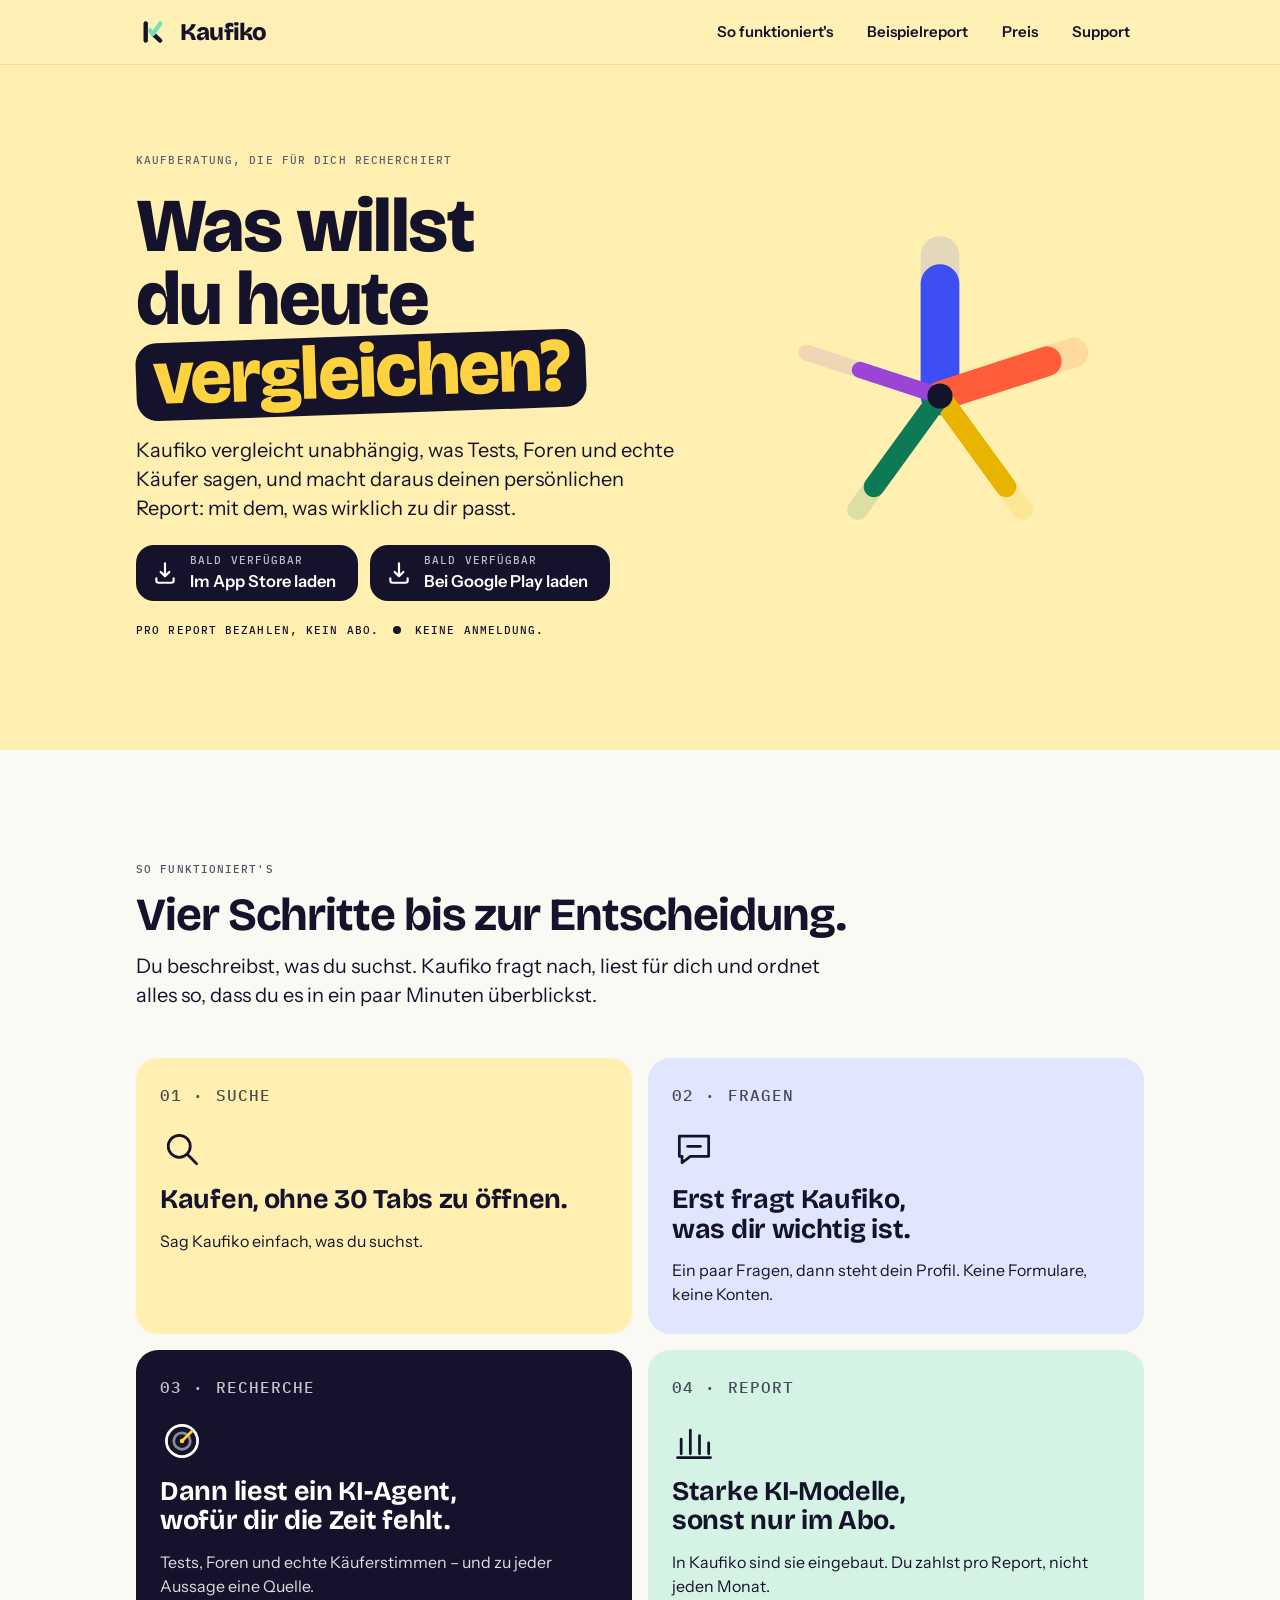
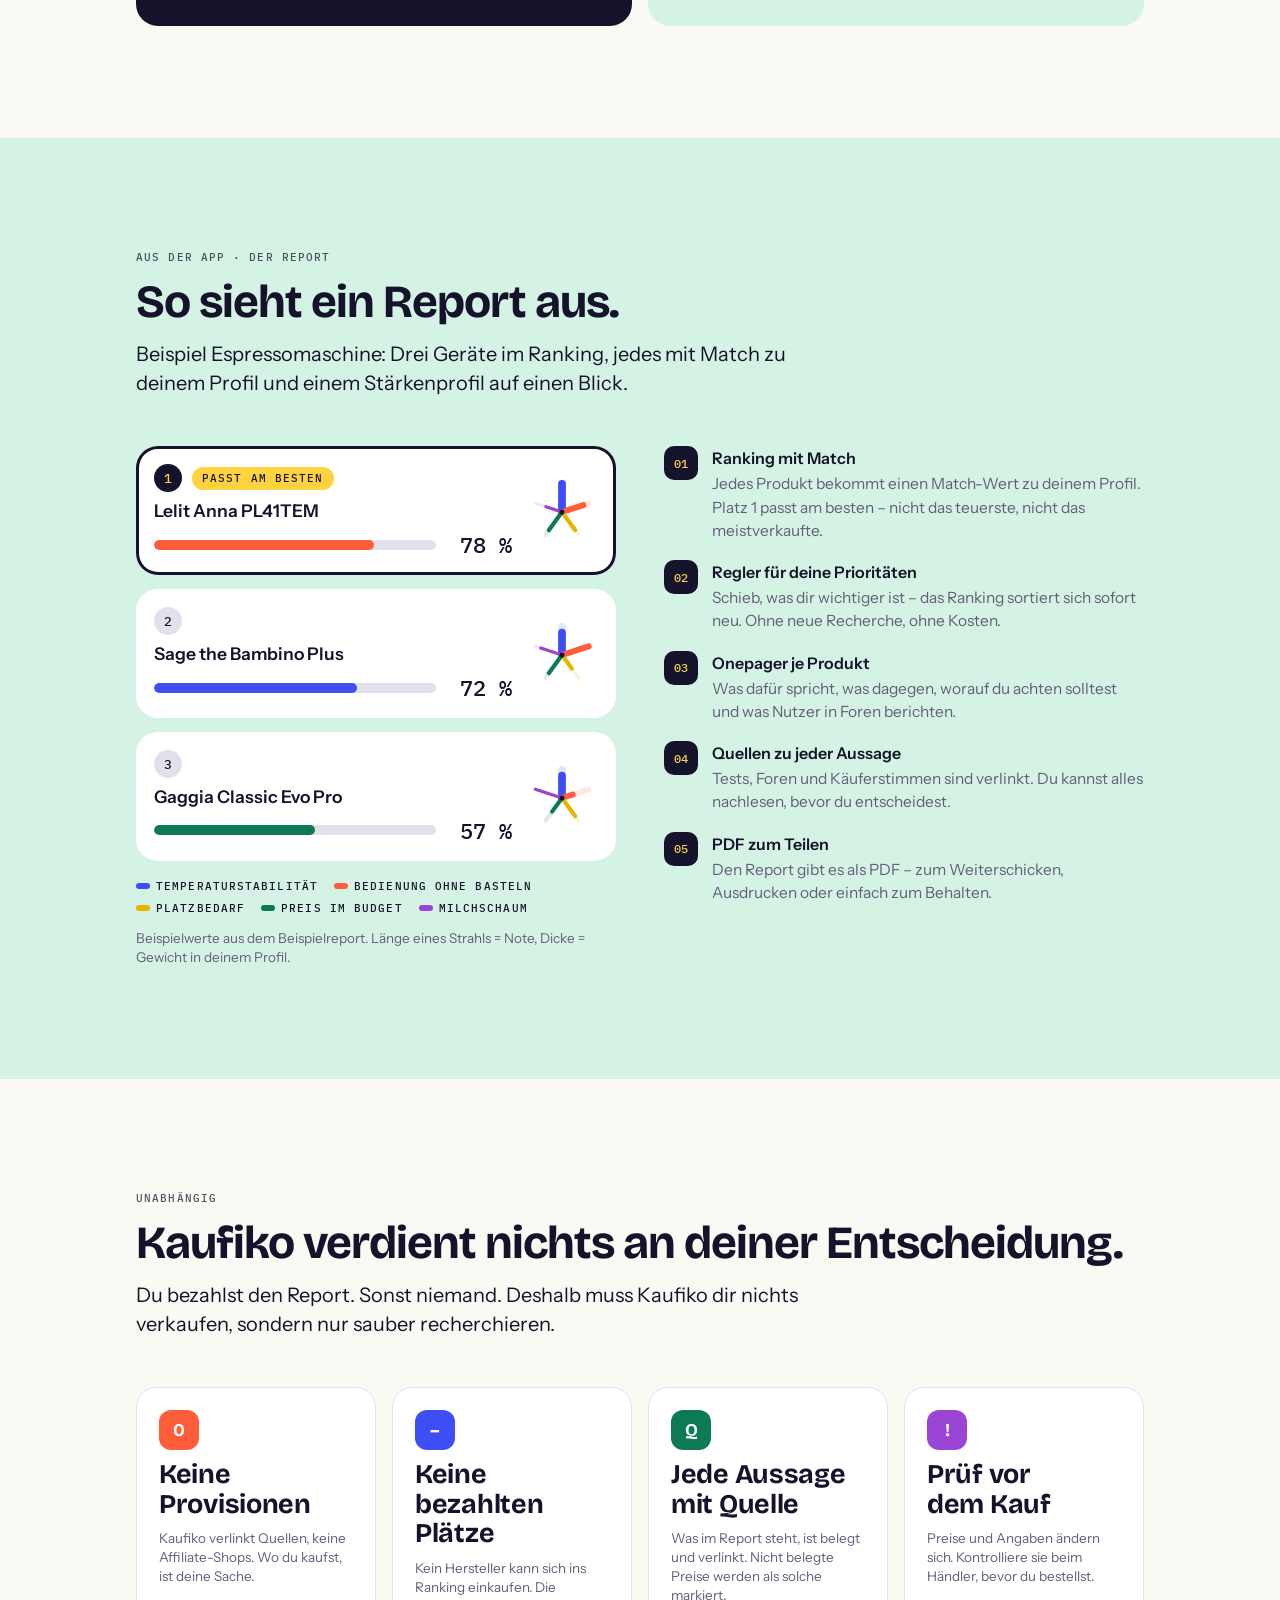
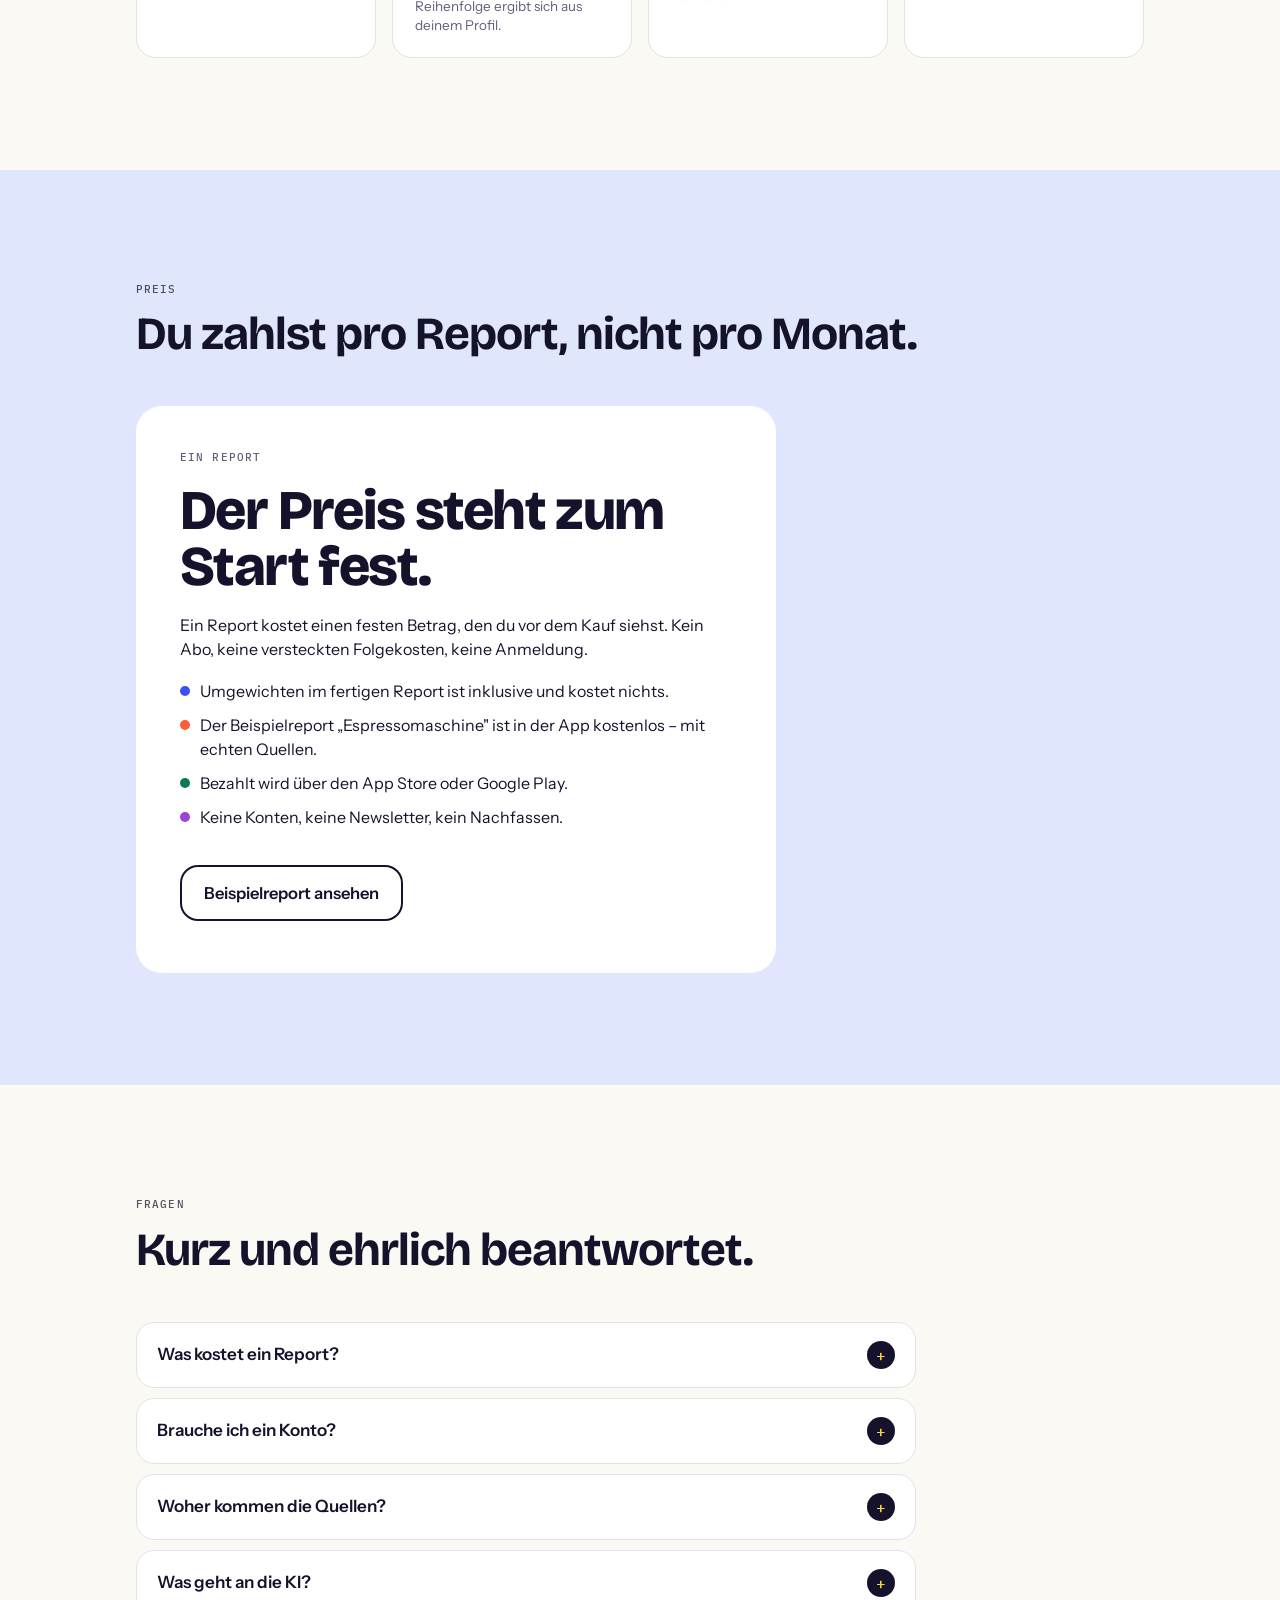
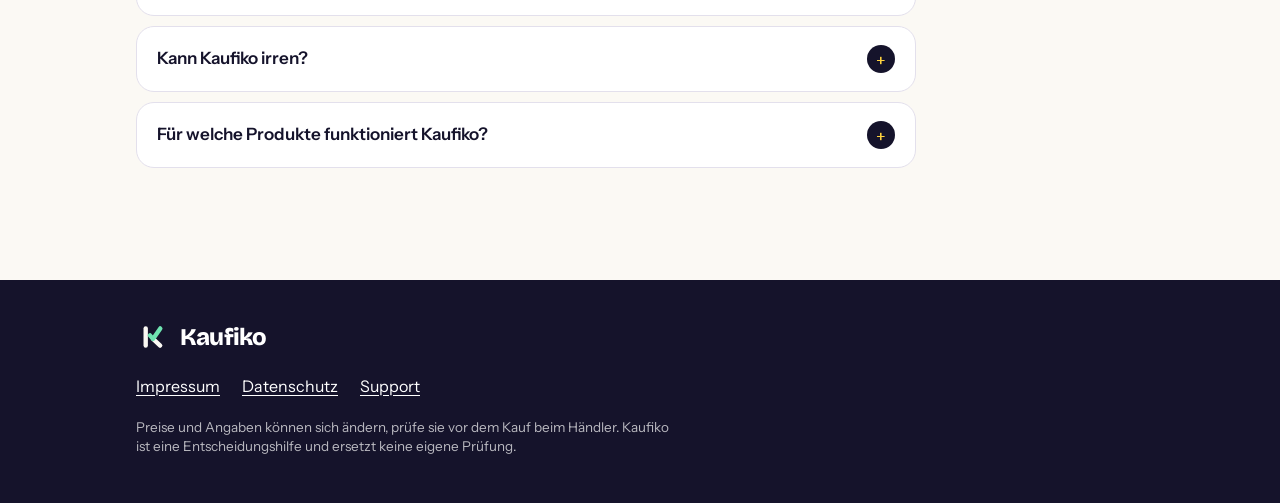
==== index.html @ 5eed5fea "Kaufiko-Website" ====
<!DOCTYPE html>
<html lang="de">
<head>
<meta charset="utf-8">
<meta name="viewport" content="width=device-width, initial-scale=1">
<title>Kaufiko – Dein KI-Kaufberater: Tests, Foren und Käuferstimmen in einem Report</title>
<meta name="description" content="Kaufiko vergleicht unabhängig, was Tests, Foren und echte Käufer sagen, und macht daraus deinen persönlichen Report mit Ranking, Quellen und PDF. Pro Report bezahlen, kein Abo, keine Anmeldung.">
<meta property="og:type" content="website">
<meta property="og:title" content="Kaufiko – Dein KI-Kaufberater">
<meta property="og:description" content="Nenn ein Produkt, beantworte ein paar Fragen, bekomm deinen persönlichen Report mit Ranking, Quellen und PDF. Pro Report bezahlen, kein Abo.">
<meta property="og:locale" content="de_DE">
<meta property="og:site_name" content="Kaufiko">
<meta name="theme-color" content="#FFEFB0">
<link rel="stylesheet" href="styles.css">
</head>
<body>

<header class="nav" data-open="false">
  <div class="wrap">
    <a class="brand" href="index.html" aria-label="Kaufiko Startseite">
      <svg viewBox="0 0 1024 1024" aria-hidden="true" fill="none" stroke-width="132" stroke-linecap="round" stroke-linejoin="round"><path d="M292 254V770" stroke="#15132B"/><path d="M512 570L728 770" stroke="#15132B"/><path d="M420 462L512 570L732 254" stroke="#6FE3B1"/></svg>
      <span>Kaufiko</span>
    </a>
    <nav aria-label="Hauptnavigation">
      <ul class="nav-links">
        <li><a href="#so-funktionierts">So funktioniert's</a></li>
        <li><a href="#beispielreport">Beispielreport</a></li>
        <li><a href="#preis">Preis</a></li>
        <li><a href="support.html">Support</a></li>
      </ul>
    </nav>
    <button class="nav-toggle" type="button" aria-expanded="false" aria-controls="nav-menu" aria-label="Menü öffnen">
      <svg viewBox="0 0 24 24" fill="none" stroke="currentColor" stroke-width="2.4" stroke-linecap="round" aria-hidden="true"><path d="M4 7h16M4 12h16M4 17h16"/></svg>
    </button>
  </div>
  <div class="nav-menu wrap" id="nav-menu">
    <ul>
      <li><a href="#so-funktionierts">So funktioniert's</a></li>
      <li><a href="#beispielreport">Beispielreport</a></li>
      <li><a href="#preis">Preis</a></li>
      <li><a href="support.html">Support</a></li>
    </ul>
  </div>
</header>

<main>

  <!-- Hero -->
  <section class="stage stage-search hero" aria-labelledby="hero-title">
    <div class="wrap">
      <div class="hero-copy">
        <p class="kicker">Kaufberatung, die für dich recherchiert</p>
        <h1 id="hero-title">Was willst du heute <span class="pill-word">vergleichen?</span></h1>
        <p class="lead">Kaufiko vergleicht unabhängig, was Tests, Foren und echte Käufer sagen, und macht daraus deinen persönlichen Report: mit dem, was wirklich zu dir passt.</p>
        <div class="store-row">
          <a class="store" href="#" aria-label="Im App Store laden, bald verfügbar">
            <svg viewBox="0 0 24 24" fill="none" stroke="currentColor" stroke-width="2" stroke-linecap="round" stroke-linejoin="round" aria-hidden="true"><path d="M12 3v12m0 0 4-4m-4 4-4-4"/><path d="M4 17v2a2 2 0 0 0 2 2h12a2 2 0 0 0 2-2v-2"/></svg>
            <span class="store-sub">Bald verfügbar</span>
            <span class="store-main">Im App Store laden</span>
          </a>
          <a class="store" href="#" aria-label="Bei Google Play laden, bald verfügbar">
            <svg viewBox="0 0 24 24" fill="none" stroke="currentColor" stroke-width="2" stroke-linecap="round" stroke-linejoin="round" aria-hidden="true"><path d="M12 3v12m0 0 4-4m-4 4-4-4"/><path d="M4 17v2a2 2 0 0 0 2 2h12a2 2 0 0 0 2-2v-2"/></svg>
            <span class="store-sub">Bald verfügbar</span>
            <span class="store-main">Bei Google Play laden</span>
          </a>
        </div>
        <p class="hero-note"><span class="label" style="color:var(--ink)">Pro Report bezahlen, kein Abo.</span><span class="dot" aria-hidden="true"></span><span class="label" style="color:var(--ink)">Keine Anmeldung.</span></p>
      </div>
      <div class="hero-art">
        <svg class="sig sig-hero" viewBox="0 0 200 200" role="img" aria-label="Stärkenprofil: fünf Kriterien, Länge zeigt die Note, Dicke das Gewicht"><title>Stärkenprofil: fünf Kriterien, Länge zeigt die Note, Dicke das Gewicht</title><line x1="100" y1="100" x2="100.0" y2="22.0" stroke="#3D4EF5" stroke-opacity=".14" stroke-width="21.5" stroke-linecap="round"/><line x1="100" y1="100" x2="174.2" y2="75.9" stroke="#FF5C39" stroke-opacity=".14" stroke-width="16.5" stroke-linecap="round"/><line x1="100" y1="100" x2="145.8" y2="163.1" stroke="#E8B400" stroke-opacity=".14" stroke-width="11.5" stroke-linecap="round"/><line x1="100" y1="100" x2="54.2" y2="163.1" stroke="#0B7A55" stroke-opacity=".14" stroke-width="11.5" stroke-linecap="round"/><line x1="100" y1="100" x2="25.8" y2="75.9" stroke="#9A45D6" stroke-opacity=".14" stroke-width="9.0" stroke-linecap="round"/><line class="ray" x1="100" y1="100" x2="100.0" y2="37.6" stroke="#3D4EF5" stroke-width="21.5" stroke-linecap="round"/><line class="ray" x1="100" y1="100" x2="159.3" y2="80.7" stroke="#FF5C39" stroke-width="16.5" stroke-linecap="round"/><line class="ray" x1="100" y1="100" x2="136.7" y2="150.5" stroke="#E8B400" stroke-width="11.5" stroke-linecap="round"/><line class="ray" x1="100" y1="100" x2="63.3" y2="150.5" stroke="#0B7A55" stroke-width="11.5" stroke-linecap="round"/><line class="ray" x1="100" y1="100" x2="55.5" y2="85.5" stroke="#9A45D6" stroke-width="9.0" stroke-linecap="round"/><circle cx="100" cy="100" r="7" fill="currentColor"/></svg>
      </div>
    </div>
  </section>

  <!-- So funktioniert's -->
  <section class="stage stage-paper" id="so-funktionierts" aria-labelledby="how-title">
    <div class="wrap">
      <div class="section-head reveal">
        <p class="kicker">So funktioniert's</p>
        <h2 id="how-title">Vier Schritte bis zur Entscheidung.</h2>
        <p class="lead">Du beschreibst, was du suchst. Kaufiko fragt nach, liest für dich und ordnet alles so, dass du es in ein paar Minuten überblickst.</p>
      </div>
      <div class="steps">
        <article class="step step-1 reveal">
          <p class="kicker">01 · Suche</p>
          <svg class="step-icon" viewBox="0 0 48 48" fill="none" stroke="currentColor" stroke-width="3" stroke-linecap="round" aria-hidden="true"><circle cx="21" cy="21" r="12"/><path d="M30 30l10 10"/></svg>
          <h3>Kaufen, ohne 30 Tabs zu öffnen.</h3>
          <p>Sag Kaufiko einfach, was du suchst.</p>
        </article>
        <article class="step step-2 reveal">
          <p class="kicker">02 · Fragen</p>
          <svg class="step-icon" viewBox="0 0 48 48" fill="none" stroke="currentColor" stroke-width="3" stroke-linecap="round" stroke-linejoin="round" aria-hidden="true"><path d="M8 10h32v22H20l-9 7v-7H8z"/><path d="M17 21h14"/></svg>
          <h3>Erst fragt Kaufiko, was dir wichtig ist.</h3>
          <p>Ein paar Fragen, dann steht dein Profil. Keine Formulare, keine Konten.</p>
        </article>
        <article class="step step-3 reveal dark">
          <p class="kicker">03 · Recherche</p>
          <svg class="step-icon" viewBox="0 0 48 48" fill="none" stroke="currentColor" stroke-width="3" stroke-linecap="round" aria-hidden="true"><circle cx="24" cy="24" r="17"/><circle cx="24" cy="24" r="9" opacity=".5"/><path d="M24 24l11-11" stroke="#FFD23F"/><circle cx="24" cy="24" r="2.5" fill="#FFD23F" stroke="none"/></svg>
          <h3>Dann liest ein KI-Agent, wofür dir die Zeit fehlt.</h3>
          <p>Tests, Foren und echte Käuferstimmen – und zu jeder Aussage eine Quelle.</p>
        </article>
        <article class="step step-4 reveal">
          <p class="kicker">04 · Report</p>
          <svg class="step-icon" viewBox="0 0 48 48" fill="none" stroke="currentColor" stroke-width="3" stroke-linecap="round" aria-hidden="true"><path d="M10 38V22M20 38V12M30 38V18M40 38V26"/><path d="M6 42h36"/></svg>
          <h3>Starke KI-Modelle, sonst nur im Abo.</h3>
          <p>In Kaufiko sind sie eingebaut. Du zahlst pro Report, nicht jeden Monat.</p>
        </article>
      </div>
    </div>
  </section>

  <!-- Der Report / Aus der App -->
  <section class="stage stage-report" id="beispielreport" aria-labelledby="report-title">
    <div class="wrap">
      <div class="section-head reveal">
        <p class="kicker">Aus der App · Der Report</p>
        <h2 id="report-title">So sieht ein Report aus.</h2>
        <p class="lead">Beispiel Espressomaschine: Drei Geräte im Ranking, jedes mit Match zu deinem Profil und einem Stärkenprofil auf einen Blick.</p>
      </div>
      <div class="report-grid">
        <div class="pcards" aria-label="Beispiel-Ranking Espressomaschine">
          <article class="pcard first reveal" style="--c:#FF5C39;--w:78%">
            <div class="toprow"><span class="rank">1</span><span class="label best">Passt am besten</span></div>
            <p class="name">Lelit Anna PL41TEM</p>
            <div class="matchrow"><div class="bar"><i></i></div><span class="match">78 %</span></div>
            <svg class="sig" viewBox="0 0 200 200" role="img" aria-label="Stärkenprofil von Lelit Anna PL41TEM"><title>Stärkenprofil von Lelit Anna PL41TEM</title><line x1="100" y1="100" x2="100.0" y2="22.0" stroke="#3D4EF5" stroke-opacity=".14" stroke-width="21.5" stroke-linecap="round"/><line x1="100" y1="100" x2="174.2" y2="75.9" stroke="#FF5C39" stroke-opacity=".14" stroke-width="16.5" stroke-linecap="round"/><line x1="100" y1="100" x2="145.8" y2="163.1" stroke="#E8B400" stroke-opacity=".14" stroke-width="11.5" stroke-linecap="round"/><line x1="100" y1="100" x2="54.2" y2="163.1" stroke="#0B7A55" stroke-opacity=".14" stroke-width="11.5" stroke-linecap="round"/><line x1="100" y1="100" x2="25.8" y2="75.9" stroke="#9A45D6" stroke-opacity=".14" stroke-width="9.0" stroke-linecap="round"/><line class="ray" x1="100" y1="100" x2="100.0" y2="22.0" stroke="#3D4EF5" stroke-width="21.5" stroke-linecap="round"/><line class="ray" x1="100" y1="100" x2="159.3" y2="80.7" stroke="#FF5C39" stroke-width="16.5" stroke-linecap="round"/><line class="ray" x1="100" y1="100" x2="136.7" y2="150.5" stroke="#E8B400" stroke-width="11.5" stroke-linecap="round"/><line class="ray" x1="100" y1="100" x2="63.3" y2="150.5" stroke="#0B7A55" stroke-width="11.5" stroke-linecap="round"/><line class="ray" x1="100" y1="100" x2="55.5" y2="85.5" stroke="#9A45D6" stroke-width="9.0" stroke-linecap="round"/><circle cx="100" cy="100" r="7" fill="currentColor"/></svg>
          </article>
          <article class="pcard reveal" style="--c:#3D4EF5;--w:72%">
            <div class="toprow"><span class="rank">2</span></div>
            <p class="name">Sage the Bambino Plus</p>
            <div class="matchrow"><div class="bar"><i></i></div><span class="match">72 %</span></div>
            <svg class="sig" viewBox="0 0 200 200" role="img" aria-label="Stärkenprofil von Sage the Bambino Plus"><title>Stärkenprofil von Sage the Bambino Plus</title><line x1="100" y1="100" x2="100.0" y2="22.0" stroke="#3D4EF5" stroke-opacity=".14" stroke-width="21.5" stroke-linecap="round"/><line x1="100" y1="100" x2="174.2" y2="75.9" stroke="#FF5C39" stroke-opacity=".14" stroke-width="16.5" stroke-linecap="round"/><line x1="100" y1="100" x2="145.8" y2="163.1" stroke="#E8B400" stroke-opacity=".14" stroke-width="11.5" stroke-linecap="round"/><line x1="100" y1="100" x2="54.2" y2="163.1" stroke="#0B7A55" stroke-opacity=".14" stroke-width="11.5" stroke-linecap="round"/><line x1="100" y1="100" x2="25.8" y2="75.9" stroke="#9A45D6" stroke-opacity=".14" stroke-width="9.0" stroke-linecap="round"/><line class="ray" x1="100" y1="100" x2="100.0" y2="37.6" stroke="#3D4EF5" stroke-width="21.5" stroke-linecap="round"/><line class="ray" x1="100" y1="100" x2="174.2" y2="75.9" stroke="#FF5C39" stroke-width="16.5" stroke-linecap="round"/><line class="ray" x1="100" y1="100" x2="127.5" y2="137.9" stroke="#E8B400" stroke-width="11.5" stroke-linecap="round"/><line class="ray" x1="100" y1="100" x2="63.3" y2="150.5" stroke="#0B7A55" stroke-width="11.5" stroke-linecap="round"/><line class="ray" x1="100" y1="100" x2="40.7" y2="80.7" stroke="#9A45D6" stroke-width="9.0" stroke-linecap="round"/><circle cx="100" cy="100" r="7" fill="currentColor"/></svg>
          </article>
          <article class="pcard reveal" style="--c:#0B7A55;--w:57%">
            <div class="toprow"><span class="rank">3</span></div>
            <p class="name">Gaggia Classic Evo Pro</p>
            <div class="matchrow"><div class="bar"><i></i></div><span class="match">57 %</span></div>
            <svg class="sig" viewBox="0 0 200 200" role="img" aria-label="Stärkenprofil von Gaggia Classic Evo Pro"><title>Stärkenprofil von Gaggia Classic Evo Pro</title><line x1="100" y1="100" x2="100.0" y2="22.0" stroke="#3D4EF5" stroke-opacity=".14" stroke-width="21.5" stroke-linecap="round"/><line x1="100" y1="100" x2="174.2" y2="75.9" stroke="#FF5C39" stroke-opacity=".14" stroke-width="16.5" stroke-linecap="round"/><line x1="100" y1="100" x2="145.8" y2="163.1" stroke="#E8B400" stroke-opacity=".14" stroke-width="11.5" stroke-linecap="round"/><line x1="100" y1="100" x2="54.2" y2="163.1" stroke="#0B7A55" stroke-opacity=".14" stroke-width="11.5" stroke-linecap="round"/><line x1="100" y1="100" x2="25.8" y2="75.9" stroke="#9A45D6" stroke-opacity=".14" stroke-width="9.0" stroke-linecap="round"/><line class="ray" x1="100" y1="100" x2="100.0" y2="37.6" stroke="#3D4EF5" stroke-width="21.5" stroke-linecap="round"/><line class="ray" x1="100" y1="100" x2="129.7" y2="90.4" stroke="#FF5C39" stroke-width="16.5" stroke-linecap="round"/><line class="ray" x1="100" y1="100" x2="136.7" y2="150.5" stroke="#E8B400" stroke-width="11.5" stroke-linecap="round"/><line class="ray" x1="100" y1="100" x2="72.5" y2="137.9" stroke="#0B7A55" stroke-width="11.5" stroke-linecap="round"/><line class="ray" x1="100" y1="100" x2="25.8" y2="75.9" stroke="#9A45D6" stroke-width="9.0" stroke-linecap="round"/><circle cx="100" cy="100" r="7" fill="currentColor"/></svg>
          </article>
          <div class="legend reveal" aria-label="Legende Stärkenprofil">
            <span><i style="--c:#3D4EF5"></i>Temperaturstabilität</span>
            <span><i style="--c:#FF5C39"></i>Bedienung ohne Basteln</span>
            <span><i style="--c:#E8B400"></i>Platzbedarf</span>
            <span><i style="--c:#0B7A55"></i>Preis im Budget</span>
            <span><i style="--c:#9A45D6"></i>Milchschaum</span>
          </div>
          <p class="small reveal">Beispielwerte aus dem Beispielreport. Länge eines Strahls = Note, Dicke = Gewicht in deinem Profil.</p>
        </div>
        <ul class="feature-list reveal">
          <li><span class="mark">01</span><div><strong>Ranking mit Match</strong><p>Jedes Produkt bekommt einen Match-Wert zu deinem Profil. Platz 1 passt am besten – nicht das teuerste, nicht das meistverkaufte.</p></div></li>
          <li><span class="mark">02</span><div><strong>Regler für deine Prioritäten</strong><p>Schieb, was dir wichtiger ist – das Ranking sortiert sich sofort neu. Ohne neue Recherche, ohne Kosten.</p></div></li>
          <li><span class="mark">03</span><div><strong>Onepager je Produkt</strong><p>Was dafür spricht, was dagegen, worauf du achten solltest und was Nutzer in Foren berichten.</p></div></li>
          <li><span class="mark">04</span><div><strong>Quellen zu jeder Aussage</strong><p>Tests, Foren und Käuferstimmen sind verlinkt. Du kannst alles nachlesen, bevor du entscheidest.</p></div></li>
          <li><span class="mark">05</span><div><strong>PDF zum Teilen</strong><p>Den Report gibt es als PDF – zum Weiterschicken, Ausdrucken oder einfach zum Behalten.</p></div></li>
        </ul>
      </div>
    </div>
  </section>

  <!-- Unabhängig -->
  <section class="stage stage-paper" id="unabhaengig" aria-labelledby="indep-title">
    <div class="wrap">
      <div class="section-head reveal">
        <p class="kicker">Unabhängig</p>
        <h2 id="indep-title">Kaufiko verdient nichts an deiner Entscheidung.</h2>
        <p class="lead">Du bezahlst den Report. Sonst niemand. Deshalb muss Kaufiko dir nichts verkaufen, sondern nur sauber recherchieren.</p>
      </div>
      <div class="pledge">
        <article class="card reveal"><span class="tag tag-coral" aria-hidden="true">0</span><h3>Keine Provisionen</h3><p class="small">Kaufiko verlinkt Quellen, keine Affiliate-Shops. Wo du kaufst, ist deine Sache.</p></article>
        <article class="card reveal"><span class="tag tag-blue" aria-hidden="true">–</span><h3>Keine bezahlten Plätze</h3><p class="small">Kein Hersteller kann sich ins Ranking einkaufen. Die Reihenfolge ergibt sich aus deinem Profil.</p></article>
        <article class="card reveal"><span class="tag tag-green" aria-hidden="true">Q</span><h3>Jede Aussage mit Quelle</h3><p class="small">Was im Report steht, ist belegt und verlinkt. Nicht belegte Preise werden als solche markiert.</p></article>
        <article class="card reveal"><span class="tag tag-violet" aria-hidden="true">!</span><h3>Prüf vor dem Kauf</h3><p class="small">Preise und Angaben ändern sich. Kontrolliere sie beim Händler, bevor du bestellst.</p></article>
      </div>
    </div>
  </section>

  <!-- Preis -->
  <section class="stage stage-questions" id="preis" aria-labelledby="price-title">
    <div class="wrap">
      <div class="section-head reveal">
        <p class="kicker">Preis</p>
        <h2 id="price-title">Du zahlst pro Report, nicht pro Monat.</h2>
      </div>
      <div class="price-box reveal">
        <p class="label">Ein Report</p>
        <p class="price-big">Der Preis steht zum Start fest.</p>
        <p>Ein Report kostet einen festen Betrag, den du vor dem Kauf siehst. Kein Abo, keine versteckten Folgekosten, keine Anmeldung.</p>
        <ul>
          <li>Umgewichten im fertigen Report ist inklusive und kostet nichts.</li>
          <li>Der Beispielreport „Espressomaschine" ist in der App kostenlos – mit echten Quellen.</li>
          <li>Bezahlt wird über den App Store oder Google Play.</li>
          <li>Keine Konten, keine Newsletter, kein Nachfassen.</li>
        </ul>
        <div class="btn-row">
          <a class="btn ghost" href="#beispielreport">Beispielreport ansehen</a>
        </div>
      </div>
    </div>
  </section>

  <!-- FAQ -->
  <section class="stage stage-paper" id="faq" aria-labelledby="faq-title">
    <div class="wrap">
      <div class="section-head reveal">
        <p class="kicker">Fragen</p>
        <h2 id="faq-title">Kurz und ehrlich beantwortet.</h2>
      </div>
      <div class="faq reveal">
        <details>
          <summary>Was kostet ein Report?</summary>
          <div class="answer"><p>Einen festen Betrag pro Report, den du vor dem Kauf in der App siehst. Der genaue Preis steht zum Start fest. Es gibt kein Abo. Der Beispielreport ist kostenlos.</p></div>
        </details>
        <details>
          <summary>Brauche ich ein Konto?</summary>
          <div class="answer"><p>Nein. Kaufiko braucht weder Name noch E-Mail-Adresse. Die App nutzt nur eine zufällige Gerätekennung, um Missbrauch zu begrenzen. Deine Reports liegen auf deinem Gerät.</p></div>
        </details>
        <details>
          <summary>Woher kommen die Quellen?</summary>
          <div class="answer"><p>Aus öffentlich zugänglichen Tests, Fachartikeln, Foren und Käuferbewertungen. Der KI-Agent recherchiert live im Netz und verlinkt zu jeder Aussage die Fundstelle, damit du sie nachlesen kannst.</p></div>
        </details>
        <details>
          <summary>Was geht an die KI?</summary>
          <div class="answer"><p>Deine Produktsuche, deine Antworten und das, was du in eigenen Worten ergänzt. Diese Angaben gehen an unser Backend und von dort an Anthropic zur KI-Verarbeitung. Kein Name, keine Kontaktdaten, kein Konto. Details stehen in der <a href="datenschutz.html">Datenschutzerklärung</a>.</p></div>
        </details>
        <details>
          <summary>Kann Kaufiko irren?</summary>
          <div class="answer"><p>Ja. Eine KI kann Quellen falsch lesen, Preise können veraltet sein, Modelle werden abgelöst. Deshalb steht zu jeder Aussage eine Quelle, und nicht belegte Preise sind markiert. Kaufiko ist eine Entscheidungshilfe, keine Garantie. Prüf Preise und Angaben vor dem Kauf beim Händler.</p></div>
        </details>
        <details>
          <summary>Für welche Produkte funktioniert Kaufiko?</summary>
          <div class="answer"><p>Für Produkte, zu denen es öffentliche Tests und Erfahrungsberichte gibt: Haushaltsgeräte, Technik, Kinderausstattung, Sport, Werkzeug und vieles mehr. Bei Themen, zu denen Kaufiko nicht beraten kann oder will, sagt die App das vor der Recherche – und du zahlst nichts.</p></div>
        </details>
      </div>
    </div>
  </section>

</main>

<footer>
  <div class="wrap">
    <a class="brand" href="index.html" aria-label="Kaufiko Startseite">
      <svg viewBox="0 0 1024 1024" aria-hidden="true" fill="none" stroke-width="132" stroke-linecap="round" stroke-linejoin="round"><path d="M292 254V770" stroke="#FBF9F4"/><path d="M512 570L728 770" stroke="#FBF9F4"/><path d="M420 462L512 570L732 254" stroke="#6FE3B1"/></svg>
      <span>Kaufiko</span>
    </a>
    <nav aria-label="Rechtliches und Hilfe">
      <ul>
        <li><a href="impressum.html">Impressum</a></li>
        <li><a href="datenschutz.html">Datenschutz</a></li>
        <li><a href="support.html">Support</a></li>
      </ul>
    </nav>
    <p class="small">Preise und Angaben können sich ändern, prüfe sie vor dem Kauf beim Händler. Kaufiko ist eine Entscheidungshilfe und ersetzt keine eigene Prüfung.</p>
  </div>
</footer>

<script src="app.js" defer></script>
</body>
</html>
---- styles.css ----
/* Kaufiko Website. Farben und Typo folgen app/lib/theme.dart und docs/prototyp/template.html. */

@font-face {
  font-family: "Bricolage Grotesque";
  src: url("fonts/BricolageGrotesque-VF.ttf") format("truetype");
  font-weight: 200 800;
  font-display: swap;
}
@font-face {
  font-family: "Instrument Sans";
  src: url("fonts/InstrumentSans-VF.ttf") format("truetype");
  font-weight: 400 700;
  font-display: swap;
}
@font-face {
  font-family: "IBM Plex Mono";
  src: url("fonts/IBMPlexMono-Regular.ttf") format("truetype");
  font-weight: 400;
  font-display: swap;
}
@font-face {
  font-family: "IBM Plex Mono";
  src: url("fonts/IBMPlexMono-Medium.ttf") format("truetype");
  font-weight: 500;
  font-display: swap;
}

:root {
  color-scheme: light;
  --ink: #15132B;
  --paper: #FBF9F4;
  --card: #FFFFFF;
  --muted: #625F7A;
  --line: #E3E0EC;
  --sun: #FFD23F;
  --coral: #FF5C39;
  --blue: #3D4EF5;
  --mint: #6FE3B1;
  --green: #0B7A55;
  --violet: #9A45D6;
  --stage-search: #FFEFB0;
  --stage-questions: #E1E6FF;
  --stage-dark: #15132B;
  --stage-report: #D5F3E4;
  --display: "Bricolage Grotesque", "Arial Narrow", system-ui, sans-serif;
  --sans: "Instrument Sans", system-ui, -apple-system, "Segoe UI", sans-serif;
  --mono: "IBM Plex Mono", ui-monospace, Menlo, monospace;
  --ease: cubic-bezier(.2, .8, .2, 1);
  --spring: cubic-bezier(.34, 1.56, .64, 1);
  --r-card: 20px;
  --r-field: 18px;
  --max: 1040px;
  --gutter: 16px;
}

* { box-sizing: border-box; margin: 0; padding: 0; }
html { scroll-behavior: smooth; -webkit-text-size-adjust: 100%; }
html, body { overflow-x: hidden; }
body {
  background: var(--paper);
  color: var(--ink);
  font: 16px/1.5 var(--sans);
  min-height: 100%;
}
img, svg { display: block; max-width: 100%; }
a { color: inherit; }
button, input { font: inherit; color: inherit; }
:focus-visible { outline: 3px solid var(--blue); outline-offset: 3px; border-radius: 6px; }
.dark :focus-visible { outline-color: var(--sun); }

.wrap { width: 100%; max-width: var(--max); margin: 0 auto; padding-left: var(--gutter); padding-right: var(--gutter); }

/* Typo */
h1, h2, h3, .display { font-family: var(--display); font-weight: 700; letter-spacing: -.5px; text-wrap: balance; }
h1 { font-size: clamp(36px, 8vw, 76px); line-height: .96; font-weight: 800; letter-spacing: -1.6px; }
h2 { font-size: clamp(30px, 5vw, 46px); line-height: 1.02; letter-spacing: -1px; }
h3 { font-size: clamp(22px, 3vw, 27px); line-height: 1.1; letter-spacing: -.3px; }
.lead { font-size: clamp(17px, 2vw, 20px); line-height: 1.45; max-width: 36em; }
p { max-width: 62ch; }
.small { font-size: 13.5px; line-height: 1.4; color: var(--muted); }
.label, .kicker {
  font: 500 11px/1.4 var(--mono);
  letter-spacing: 1.1px;
  text-transform: uppercase;
  color: var(--muted);
}
.num { font-family: var(--mono); font-weight: 500; font-variant-numeric: tabular-nums; }
.dark { color: #fff; }
.dark .label, .dark .kicker, .dark .small { color: rgba(255, 255, 255, .7); }
.dark p { color: rgba(255, 255, 255, .88); }

.pill-word {
  display: inline-block;
  background: var(--ink);
  color: var(--sun);
  padding: 0 .22em .06em;
  border-radius: .28em;
  transform: rotate(-2deg);
  white-space: nowrap;
}

/* Knöpfe */
.btn {
  display: inline-flex;
  align-items: center;
  justify-content: center;
  gap: 10px;
  min-height: 56px;
  padding: 0 24px;
  border-radius: var(--r-field);
  background: var(--ink);
  color: #fff;
  font-weight: 600;
  font-size: 16.5px;
  text-decoration: none;
  border: 0;
  cursor: pointer;
  transition: transform .15s var(--ease), background .15s;
}
.btn:hover { background: #26234a; }
.btn:active { transform: scale(.98); }
.btn.ghost { background: transparent; color: var(--ink); box-shadow: inset 0 0 0 2px var(--ink); }
.btn.ghost:hover { background: rgba(21, 19, 43, .06); }
.dark .btn { background: #fff; color: var(--ink); }
.dark .btn:hover { background: var(--sun); }
.dark .btn.ghost { background: transparent; color: #fff; box-shadow: inset 0 0 0 2px #fff; }
.dark .btn.ghost:hover { background: rgba(255, 255, 255, .1); }

.store {
  display: inline-grid;
  grid-template-columns: auto 1fr;
  align-items: center;
  column-gap: 12px;
  min-height: 56px;
  padding: 8px 22px 8px 16px;
  border-radius: var(--r-field);
  background: var(--ink);
  color: #fff;
  text-decoration: none;
  text-align: left;
  transition: transform .15s var(--ease);
}
.store:hover { background: #26234a; }
.store:active { transform: scale(.98); }
.store svg { width: 26px; height: 26px; grid-row: 1 / span 2; }
.store .store-sub { font: 500 11px/1.2 var(--mono); letter-spacing: 1.1px; text-transform: uppercase; color: rgba(255, 255, 255, .72); }
.store .store-main { font-weight: 600; font-size: 16.5px; line-height: 1.25; }
.store-row { display: flex; flex-wrap: wrap; gap: 12px; }

/* Nav */
.nav {
  position: sticky;
  top: 0;
  z-index: 10;
  background: rgba(255, 239, 176, .92);
  backdrop-filter: blur(10px);
  -webkit-backdrop-filter: blur(10px);
  border-bottom: 1px solid rgba(21, 19, 43, .08);
}
.nav-paper { background: rgba(251, 249, 244, .94); }
.nav .wrap { display: flex; align-items: center; justify-content: space-between; gap: 16px; min-height: 64px; }
.brand { display: inline-flex; align-items: center; gap: 10px; text-decoration: none; font: 800 24px/1 var(--display); letter-spacing: -.8px; }
.brand svg { width: 34px; height: 34px; }
.nav-links { display: none; gap: 6px; list-style: none; }
.nav-links a { display: inline-block; padding: 10px 14px; border-radius: 999px; font-weight: 600; font-size: 15px; text-decoration: none; }
.nav-links a:hover { background: rgba(21, 19, 43, .08); }
.nav-toggle {
  display: inline-grid; place-items: center;
  width: 44px; height: 44px; border-radius: 12px; border: 2px solid var(--ink); background: transparent; cursor: pointer;
}
.nav-toggle svg { width: 22px; height: 22px; }
.nav .nav-menu { display: none; padding: 0 0 14px; }
.nav-menu ul { list-style: none; display: grid; gap: 4px; }
.nav-menu a { display: block; padding: 12px 14px; border-radius: 14px; font-weight: 600; text-decoration: none; }
.nav-menu a:hover { background: rgba(21, 19, 43, .08); }
.nav[data-open="true"] .nav-menu { display: block; }
.nav .nav-menu ul { display: grid; }
@media (min-width: 760px) {
  .nav-links { display: flex; }
  .nav-toggle, .nav-menu { display: none !important; }
}

/* Bühnen */
.stage { padding: clamp(56px, 9vw, 112px) 0; }
.stage-search { background: var(--stage-search); }
.stage-questions { background: var(--stage-questions); }
.stage-dark { background: var(--stage-dark); }
.stage-report { background: var(--stage-report); }
.stage-paper { background: var(--paper); }
.section-head { margin-bottom: clamp(28px, 4vw, 48px); display: grid; gap: 14px; }
.section-head .kicker { color: var(--ink); opacity: .72; }
.dark .section-head .kicker { color: #fff; }

/* Hero */
.hero { padding-top: clamp(40px, 7vw, 88px); }
.hero .wrap { display: grid; gap: 36px; align-items: center; }
.hero-copy { display: grid; gap: 22px; }
.hero-copy .lead { max-width: 32em; }
.hero-art { display: grid; place-items: center; }
.sig-hero { width: min(72vw, 360px); height: auto; color: var(--ink); }
.hero-note { display: flex; flex-wrap: wrap; gap: 8px 14px; align-items: center; }
.hero-note .dot { width: 8px; height: 8px; border-radius: 50%; background: var(--ink); }
@media (min-width: 860px) {
  .hero .wrap { grid-template-columns: 1.15fr .85fr; gap: 48px; }
}

/* Karten */
.card { background: var(--card); border-radius: var(--r-card); padding: 22px; }
.grid-2 { display: grid; gap: 16px; }
.grid-3 { display: grid; gap: 16px; }
@media (min-width: 680px) {
  .grid-2 { grid-template-columns: 1fr 1fr; }
  .grid-3 { grid-template-columns: repeat(3, 1fr); }
}

.steps { display: grid; gap: 16px; counter-reset: step; }
@media (min-width: 680px) { .steps { grid-template-columns: 1fr 1fr; } }
.step {
  border-radius: 22px;
  padding: 26px 24px 28px;
  display: grid;
  gap: 14px;
  align-content: start;
  min-height: 260px;
  position: relative;
}
.step .kicker { color: inherit; opacity: .75; }
.step h3 { max-width: 16em; }
.step p { font-size: 16px; }
.step-1 { background: var(--stage-search); color: var(--ink); }
.step-2 { background: var(--stage-questions); color: var(--ink); }
.step-3 { background: var(--stage-dark); color: #fff; }
.step-3 p { color: rgba(255, 255, 255, .86); }
.step-4 { background: var(--stage-report); color: var(--ink); }
.step-icon { width: 44px; height: 44px; margin-top: 6px; }

/* Report */
.pcards { display: grid; gap: 14px; }
.pcard {
  background: var(--card);
  border-radius: 22px;
  padding: 18px 18px 16px;
  display: grid;
  grid-template-columns: 1fr 72px;
  gap: 8px 14px;
  align-items: center;
}
.pcard.first { box-shadow: inset 0 0 0 3px var(--ink); }
.pcard .rank {
  display: inline-grid; place-items: center;
  width: 28px; height: 28px; border-radius: 50%;
  background: var(--line); font: 500 13px var(--mono);
}
.pcard.first .rank { background: var(--ink); color: var(--sun); }
.pcard .toprow { display: flex; align-items: center; gap: 10px; flex-wrap: wrap; }
.best { background: var(--sun); border-radius: 999px; padding: 4px 10px; color: var(--ink); }
.pcard .name { font-weight: 600; font-size: 17.5px; line-height: 1.25; }
.pcard .sig { width: 72px; height: 72px; grid-column: 2; grid-row: 1 / span 3; color: var(--ink); }
.matchrow { display: flex; align-items: center; gap: 12px; }
.bar { flex: 1; height: 10px; border-radius: 5px; background: var(--line); overflow: hidden; }
.bar i { display: block; height: 100%; border-radius: 5px; background: var(--c, var(--ink)); width: var(--w, 0%); transition: width .9s var(--ease); }
.match { font: 500 22px var(--mono); min-width: 64px; text-align: right; font-variant-numeric: tabular-nums; }
.report-grid { display: grid; gap: 32px; align-items: start; }
@media (min-width: 900px) { .report-grid { grid-template-columns: 1fr 1fr; gap: 48px; } }
.feature-list { list-style: none; display: grid; gap: 18px; }
.feature-list li { display: grid; grid-template-columns: 34px 1fr; gap: 14px; align-items: start; }
.feature-list .mark {
  display: grid; place-items: center; width: 34px; height: 34px; border-radius: 10px;
  background: var(--ink); color: var(--sun); font: 500 12px var(--mono);
}
.feature-list strong { display: block; font-weight: 600; margin-bottom: 2px; }
.feature-list p { font-size: 15.5px; color: var(--muted); }
.legend { display: flex; flex-wrap: wrap; gap: 8px 16px; margin-top: 4px; }
.legend span { display: inline-flex; align-items: center; gap: 6px; font: 500 11px var(--mono); letter-spacing: 1.1px; text-transform: uppercase; }
.legend i { width: 14px; height: 6px; border-radius: 3px; background: var(--c); display: inline-block; }

/* Unabhängig */
.pledge { display: grid; gap: 16px; }
@media (min-width: 680px) { .pledge { grid-template-columns: repeat(2, 1fr); } }
@media (min-width: 980px) { .pledge { grid-template-columns: repeat(4, 1fr); } }
.pledge .card { display: grid; gap: 10px; align-content: start; border: 1px solid var(--line); }
.pledge .tag { display: inline-grid; place-items: center; width: 40px; height: 40px; border-radius: 12px; font: 700 18px var(--display); }
.tag-coral { background: var(--coral); color: #fff; }
.tag-blue { background: var(--blue); color: #fff; }
.tag-green { background: var(--green); color: #fff; }
.tag-violet { background: var(--violet); color: #fff; }

/* Preis */
.price-box {
  background: var(--card);
  border-radius: 26px;
  padding: clamp(26px, 4vw, 44px);
  display: grid;
  gap: 18px;
  max-width: 640px;
}
.price-big { font: 800 clamp(34px, 6vw, 56px)/1 var(--display); letter-spacing: -1.6px; }
.price-box ul { list-style: none; display: grid; gap: 10px; }
.price-box li { display: flex; gap: 10px; align-items: flex-start; }
.price-box li::before { content: ""; flex: none; width: 10px; height: 10px; margin-top: 7px; border-radius: 50%; background: var(--blue); }
.price-box li:nth-child(2)::before { background: var(--coral); }
.price-box li:nth-child(3)::before { background: var(--green); }
.price-box li:nth-child(4)::before { background: var(--violet); }

/* FAQ */
.faq { display: grid; gap: 10px; max-width: 780px; }
.faq details { background: var(--card); border-radius: 18px; border: 1px solid var(--line); }
.faq summary {
  list-style: none; cursor: pointer;
  display: flex; justify-content: space-between; align-items: center; gap: 14px;
  padding: 18px 20px; font-weight: 600; font-size: 17px;
}
.faq summary::-webkit-details-marker { display: none; }
.faq summary::after {
  content: "+"; flex: none; display: grid; place-items: center;
  width: 28px; height: 28px; border-radius: 50%; background: var(--ink); color: var(--sun);
  font: 500 16px var(--mono); transition: transform .2s var(--ease);
}
.faq details[open] summary::after { content: "–"; }
.faq .answer { padding: 0 20px 20px; color: var(--muted); }
.faq .answer p + p { margin-top: 8px; }

/* Footer */
footer { background: var(--ink); color: #fff; padding: 40px 0 48px; }
footer .wrap { display: grid; gap: 20px; }
footer nav ul { list-style: none; display: flex; flex-wrap: wrap; gap: 6px 22px; }
footer a { color: #fff; text-decoration: underline; text-underline-offset: 3px; }
footer a:hover { color: var(--sun); }
footer .small { color: rgba(255, 255, 255, .7); max-width: 60ch; }
footer .brand { color: #fff; }

/* Unterseiten */
.page { padding: clamp(40px, 6vw, 72px) 0 80px; }
.page .wrap { max-width: 760px; }
.prose h1 { font-size: clamp(36px, 6vw, 56px); margin-bottom: 18px; }
.prose h2 { font-size: clamp(24px, 3.4vw, 32px); margin: 44px 0 12px; }
.prose h3 { font-size: 20px; margin: 26px 0 8px; }
.prose p, .prose li { max-width: 68ch; }
.prose p + p { margin-top: 12px; }
.prose ul, .prose ol { padding-left: 1.3em; margin: 10px 0; display: grid; gap: 6px; }
.prose a { text-decoration: underline; text-underline-offset: 3px; text-decoration-thickness: 1.5px; }
.prose a:hover { color: var(--blue); }
.prose .lead { margin-bottom: 12px; }
.prose .kicker { margin-bottom: 10px; }
.placeholder {
  background: var(--sun);
  color: var(--ink);
  border-radius: 6px;
  padding: 0 5px;
  font: 500 .9em var(--mono);
  letter-spacing: .2px;
}
.callout { background: var(--card); border: 1px solid var(--line); border-radius: 18px; padding: 18px 20px; margin: 18px 0; }
.callout.sun { background: var(--stage-search); border-color: transparent; }
.callout.lilac { background: var(--stage-questions); border-color: transparent; }
.callout.mint { background: var(--stage-report); border-color: transparent; }
.callout p { max-width: none; }
.btn-row { display: flex; flex-wrap: wrap; gap: 12px; margin: 18px 0 8px; }
.prose .toc { list-style: none; padding: 0; display: flex; flex-wrap: wrap; gap: 8px; margin: 18px 0 0; }
.toc a { display: inline-block; padding: 8px 14px; border-radius: 999px; background: var(--card); border: 1px solid var(--line); text-decoration: none; font-weight: 600; font-size: 14.5px; }
.toc a:hover { border-color: var(--ink); }
.prose table { border-collapse: collapse; width: 100%; margin: 12px 0; font-size: 15px; }
.prose th, .prose td { text-align: left; padding: 10px 10px; border-bottom: 1px solid var(--line); vertical-align: top; }
.prose th { font: 500 11px var(--mono); letter-spacing: 1.1px; text-transform: uppercase; color: var(--muted); }

/* Einlaufen beim Scrollen */
.reveal { opacity: 0; transform: translateY(18px); transition: opacity .6s var(--ease), transform .6s var(--ease); }
.reveal.in { opacity: 1; transform: none; }
.sig .ray { transform-origin: 100px 100px; }
.js .sig-hero .ray { transform: scale(0); transition: transform .7s var(--spring); }
.js .sig-hero.in .ray { transform: scale(1); }
.js .sig-hero.in .ray:nth-child(8) { transition-delay: .06s; }
.js .sig-hero.in .ray:nth-child(9) { transition-delay: .12s; }
.js .sig-hero.in .ray:nth-child(10) { transition-delay: .18s; }
.js .sig-hero.in .ray:nth-child(11) { transition-delay: .24s; }
.js .bar i { width: 0; }
.js .in .bar i, .js .bar.in i { width: var(--w); }

@media (prefers-reduced-motion: reduce) {
  html { scroll-behavior: auto; }
  .reveal, .js .sig-hero .ray, .js .bar i { transition: none; opacity: 1; transform: none; width: var(--w); }
  .reveal { opacity: 1; }
}
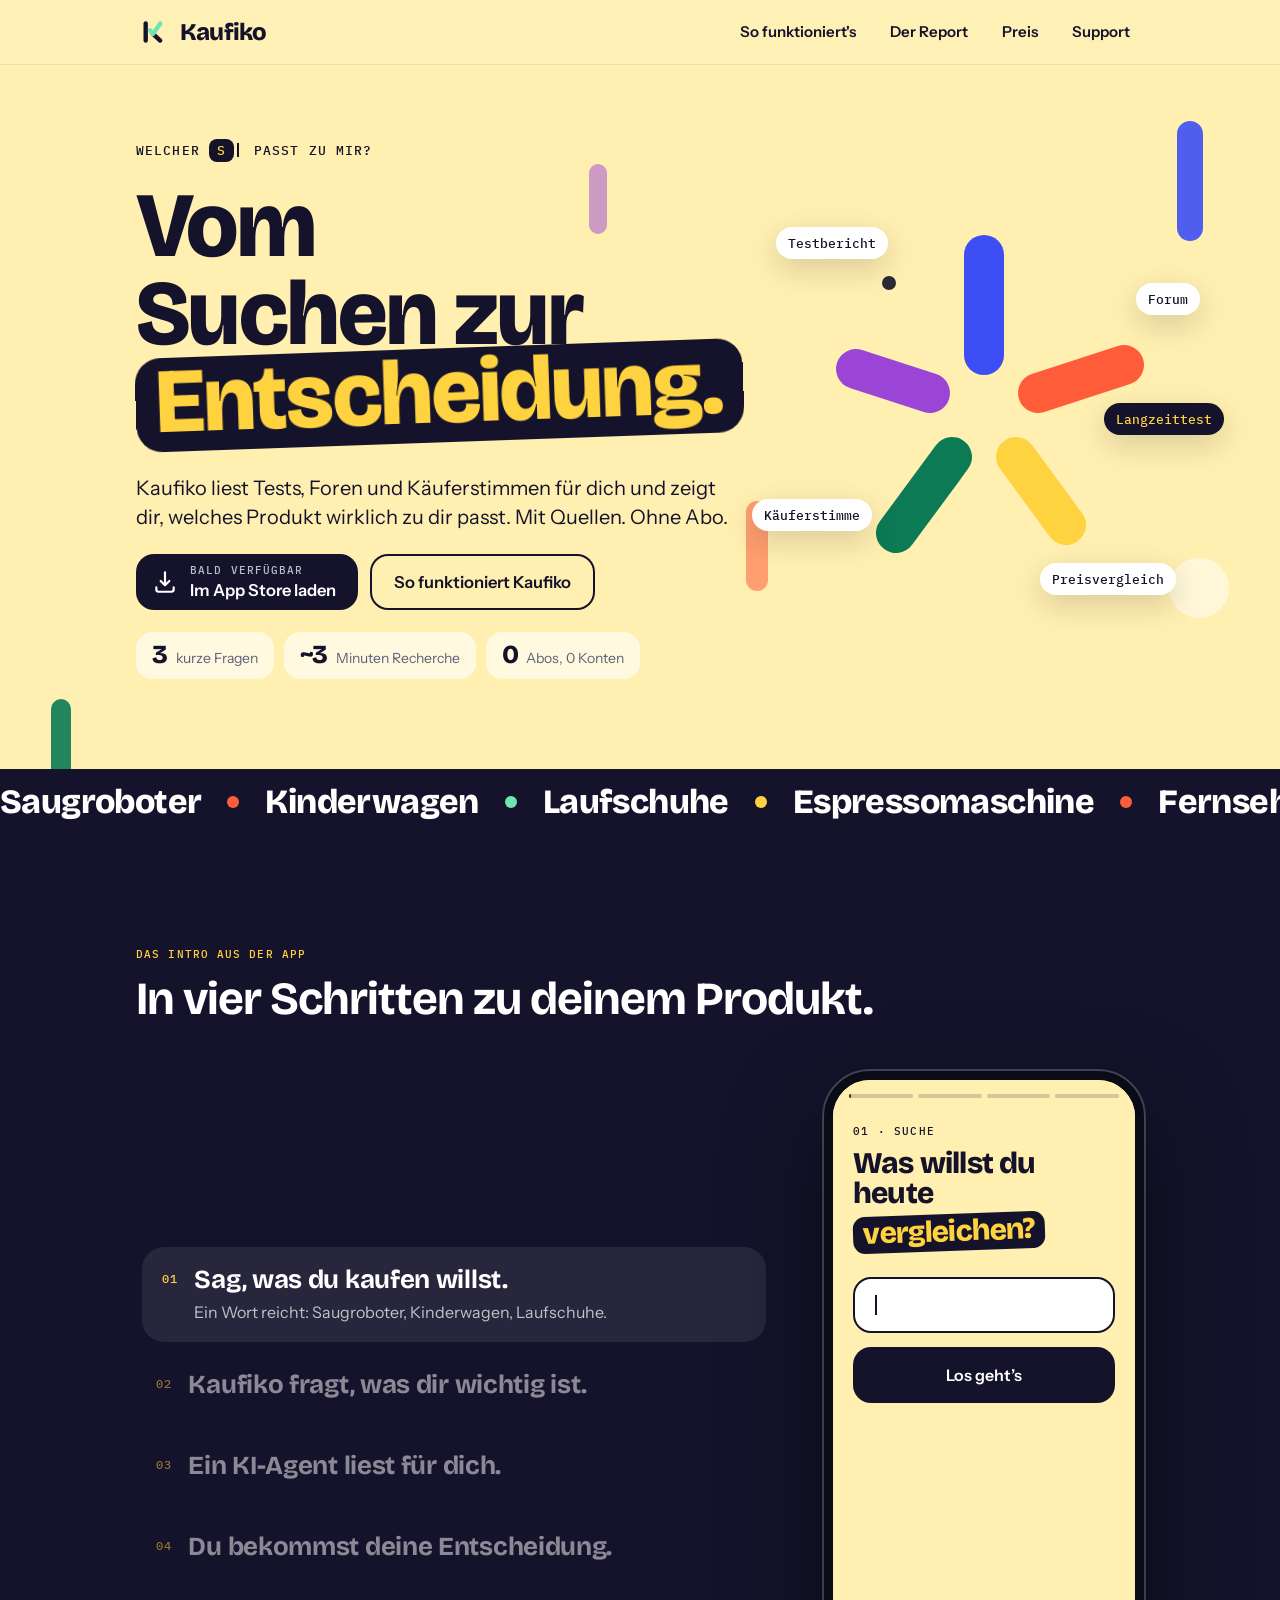
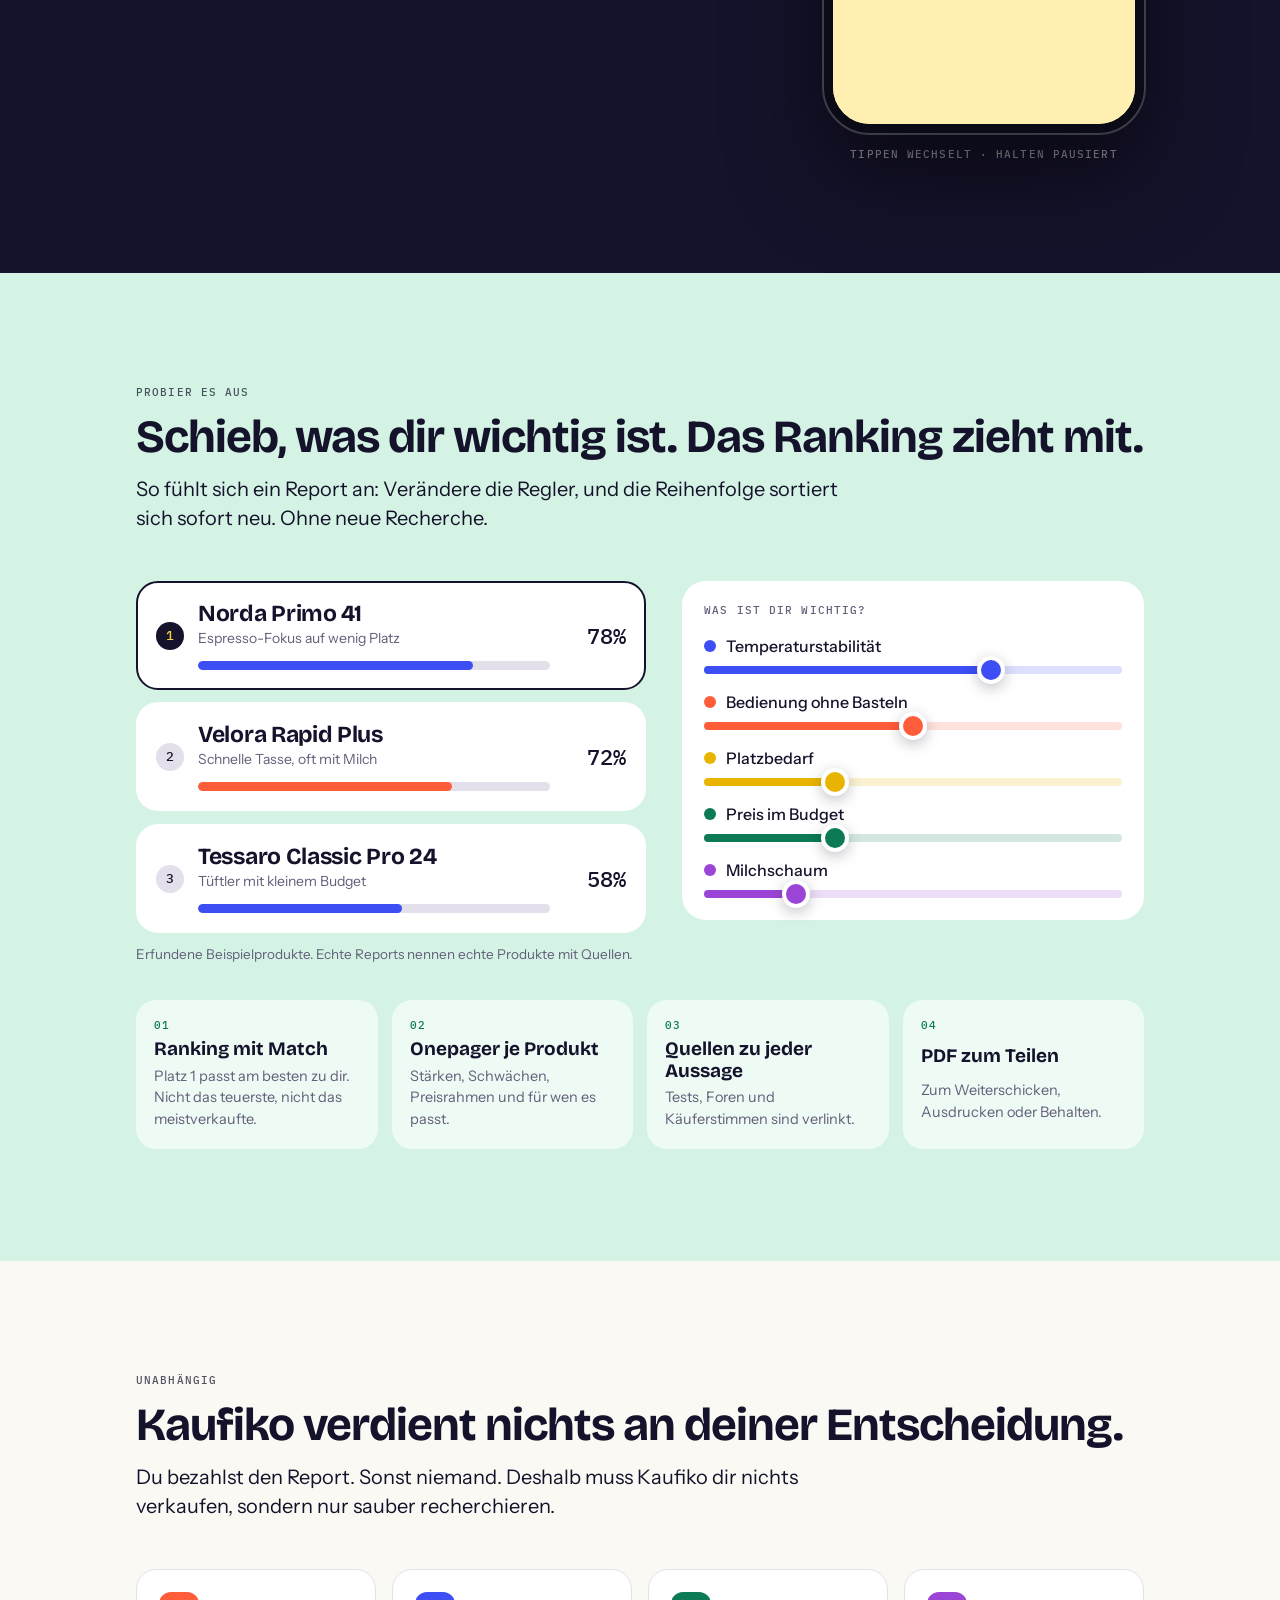
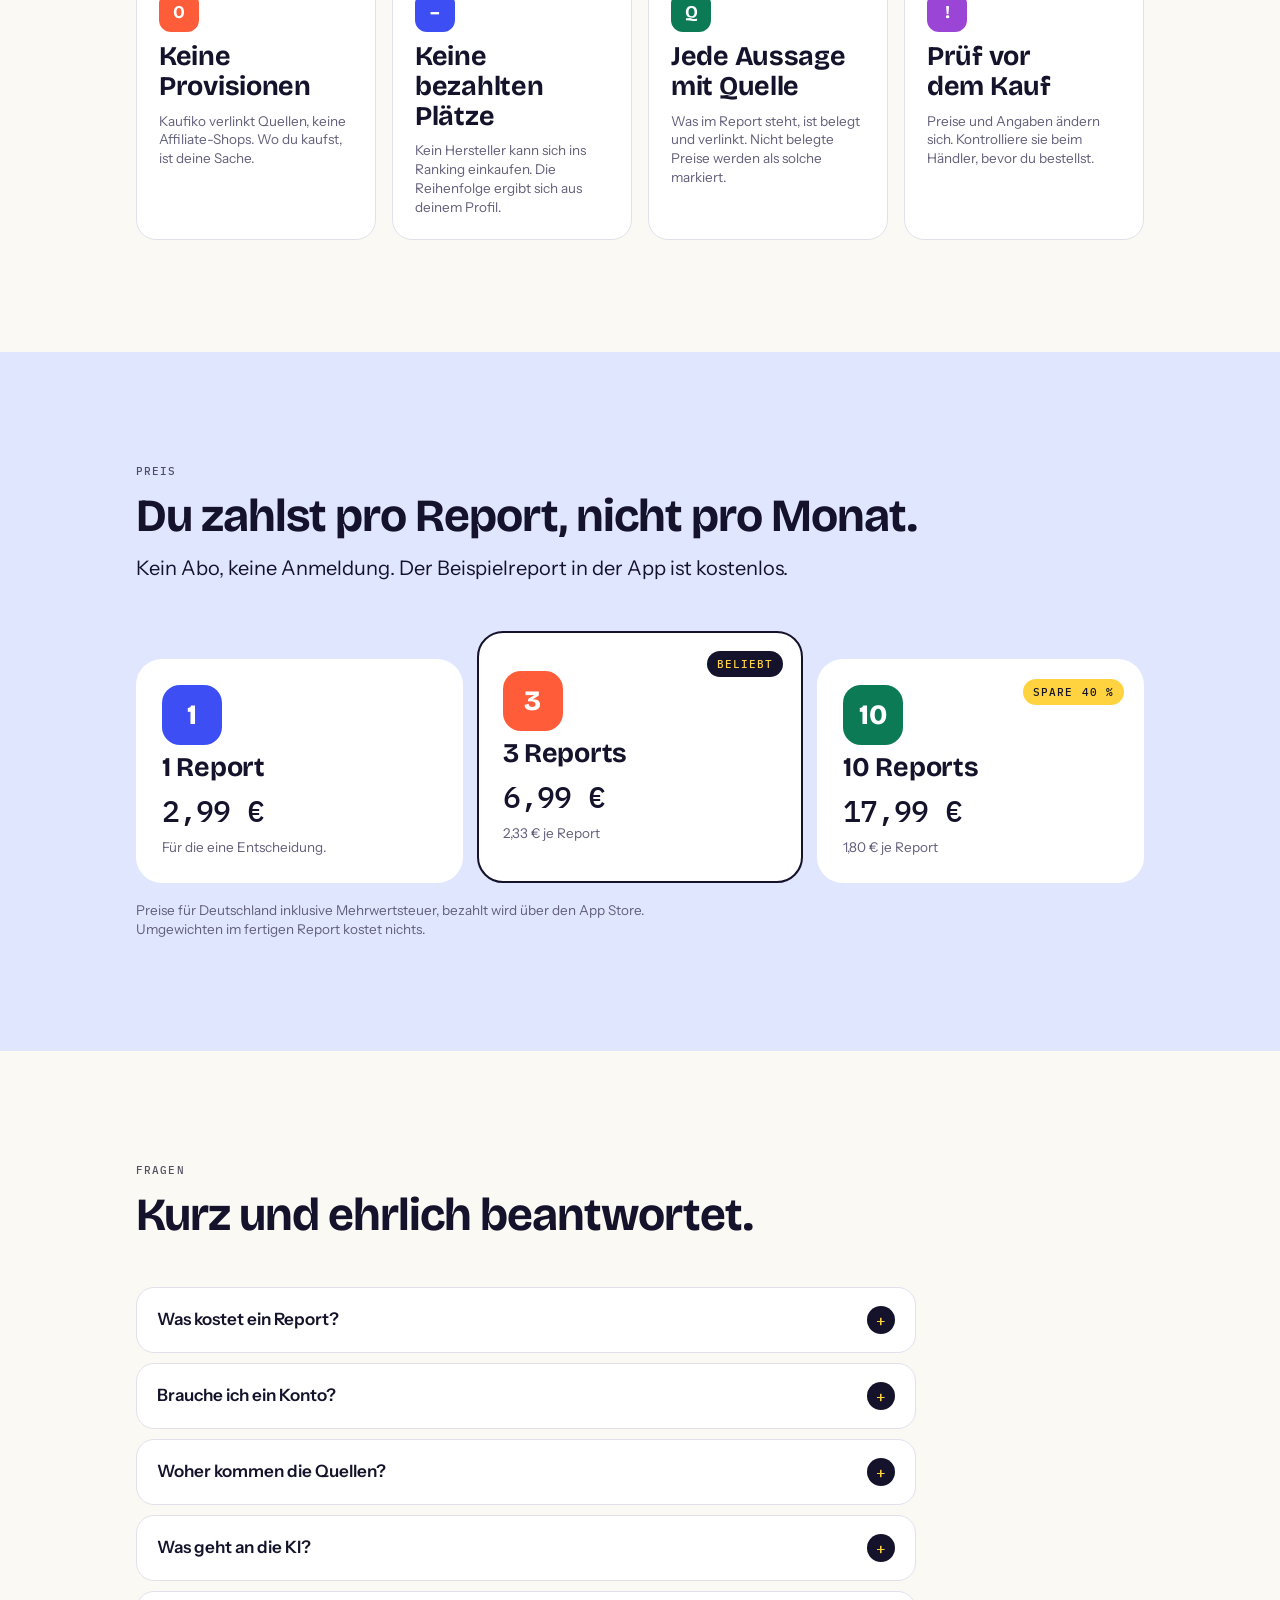
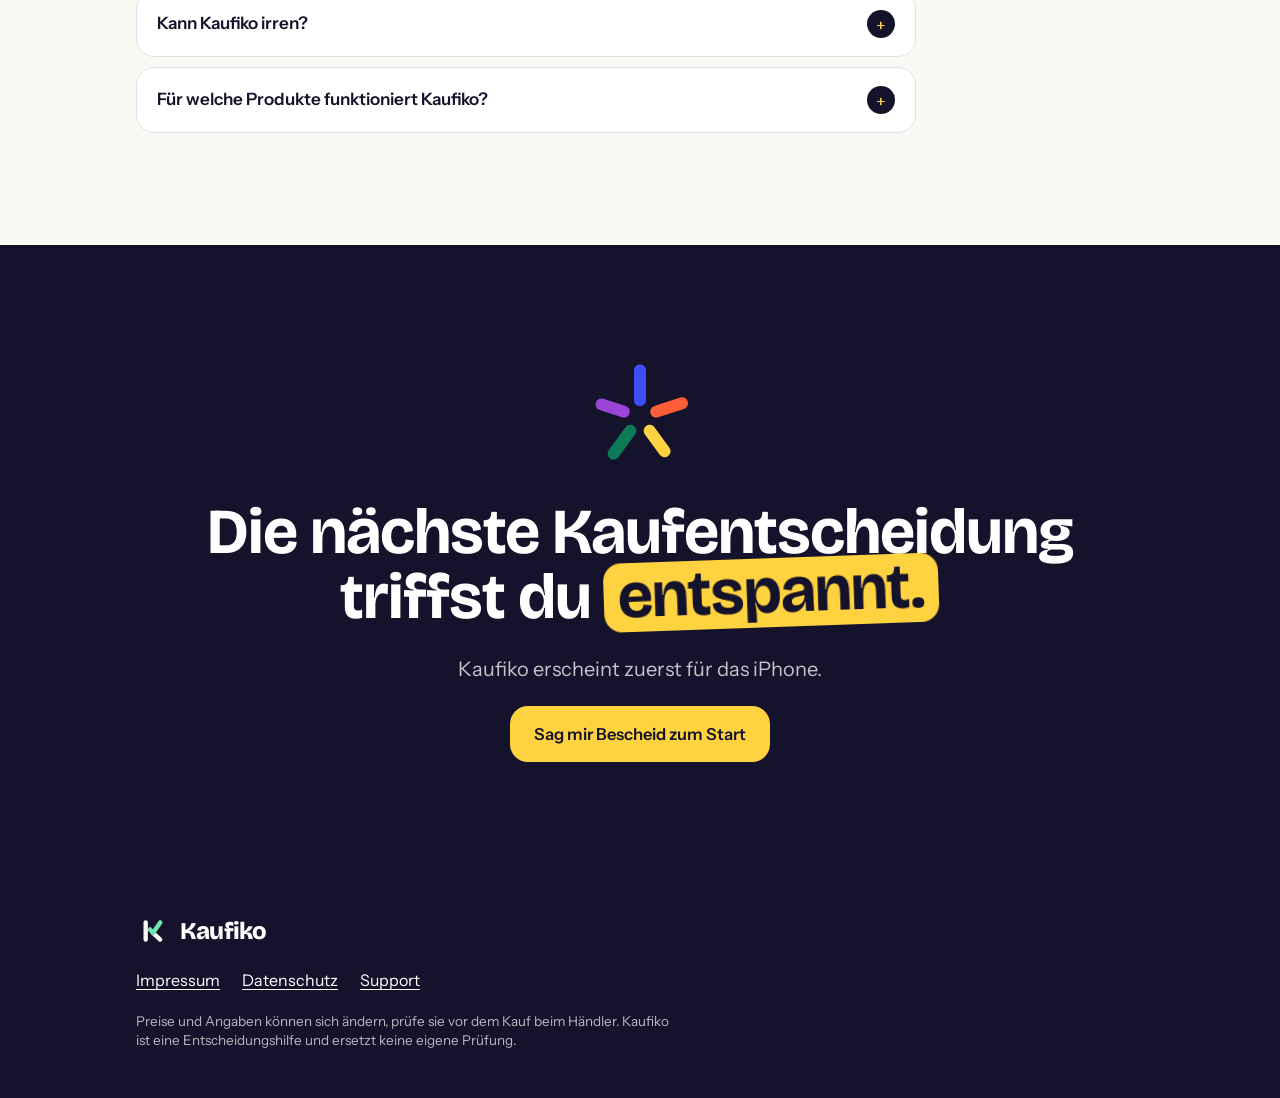
==== commit ddc749d0: "Neue Startseite: Intro-Player, Regler-Demo, Animationen" ====
--- a/index.html
+++ b/index.html
@@ -12,6 +12,7 @@
 <meta property="og:site_name" content="Kaufiko">
 <meta name="theme-color" content="#FFEFB0">
 <link rel="stylesheet" href="styles.css">
+<link rel="stylesheet" href="home.css">
 </head>
 <body>
 
@@ -24,7 +25,7 @@
     <nav aria-label="Hauptnavigation">
       <ul class="nav-links">
         <li><a href="#so-funktionierts">So funktioniert's</a></li>
-        <li><a href="#beispielreport">Beispielreport</a></li>
+        <li><a href="#report">Der Report</a></li>
         <li><a href="#preis">Preis</a></li>
         <li><a href="support.html">Support</a></li>
       </ul>
@@ -36,7 +37,7 @@
   <div class="nav-menu wrap" id="nav-menu">
     <ul>
       <li><a href="#so-funktionierts">So funktioniert's</a></li>
-      <li><a href="#beispielreport">Beispielreport</a></li>
+      <li><a href="#report">Der Report</a></li>
       <li><a href="#preis">Preis</a></li>
       <li><a href="support.html">Support</a></li>
     </ul>
@@ -44,116 +45,130 @@
 </header>
 
 <main>
+<div class="scrollbar" aria-hidden="true"><i></i></div>
 
   <!-- Hero -->
-  <section class="stage stage-search hero" aria-labelledby="hero-title">
-    <div class="wrap">
-      <div class="hero-copy">
-        <p class="kicker">Kaufberatung, die für dich recherchiert</p>
-        <h1 id="hero-title">Was willst du heute <span class="pill-word">vergleichen?</span></h1>
-        <p class="lead">Kaufiko vergleicht unabhängig, was Tests, Foren und echte Käufer sagen, und macht daraus deinen persönlichen Report: mit dem, was wirklich zu dir passt.</p>
-        <div class="store-row">
-          <a class="store" href="#" aria-label="Im App Store laden, bald verfügbar">
+  <section class="stage stage-search h-hero" aria-labelledby="hero-title">
+    <div class="h-float" aria-hidden="true">
+      <span class="fl f1"></span><span class="fl f2"></span><span class="fl f3"></span><span class="fl f4"></span><span class="fl f5"></span><span class="fl f6"></span>
+    </div>
+    <div class="wrap h-hero-grid">
+      <div class="h-copy">
+        <p class="kicker h-ask rise" style="--d:0">Welcher <span class="h-type" data-words="Saugroboter,Kinderwagen,Laufschuh,Fernseher,Akkuschrauber,Kopfhörer">Saugroboter</span><span class="h-caret" aria-hidden="true"></span> passt zu mir?</p>
+        <h1 id="hero-title" class="rise" style="--d:1">Vom Suchen zur <span class="pill-word h-pill">Entscheidung.</span></h1>
+        <p class="lead rise" style="--d:2">Kaufiko liest Tests, Foren und Käuferstimmen für dich und zeigt dir, welches Produkt wirklich zu dir passt. Mit Quellen. Ohne Abo.</p>
+        <div class="store-row rise" style="--d:3">
+          <a class="store" href="#so-funktionierts" aria-label="Im App Store laden, bald verfügbar">
             <svg viewBox="0 0 24 24" fill="none" stroke="currentColor" stroke-width="2" stroke-linecap="round" stroke-linejoin="round" aria-hidden="true"><path d="M12 3v12m0 0 4-4m-4 4-4-4"/><path d="M4 17v2a2 2 0 0 0 2 2h12a2 2 0 0 0 2-2v-2"/></svg>
             <span class="store-sub">Bald verfügbar</span>
             <span class="store-main">Im App Store laden</span>
           </a>
-          <a class="store" href="#" aria-label="Bei Google Play laden, bald verfügbar">
-            <svg viewBox="0 0 24 24" fill="none" stroke="currentColor" stroke-width="2" stroke-linecap="round" stroke-linejoin="round" aria-hidden="true"><path d="M12 3v12m0 0 4-4m-4 4-4-4"/><path d="M4 17v2a2 2 0 0 0 2 2h12a2 2 0 0 0 2-2v-2"/></svg>
-            <span class="store-sub">Bald verfügbar</span>
-            <span class="store-main">Bei Google Play laden</span>
-          </a>
-        </div>
-        <p class="hero-note"><span class="label" style="color:var(--ink)">Pro Report bezahlen, kein Abo.</span><span class="dot" aria-hidden="true"></span><span class="label" style="color:var(--ink)">Keine Anmeldung.</span></p>
-      </div>
-      <div class="hero-art">
-        <svg class="sig sig-hero" viewBox="0 0 200 200" role="img" aria-label="Stärkenprofil: fünf Kriterien, Länge zeigt die Note, Dicke das Gewicht"><title>Stärkenprofil: fünf Kriterien, Länge zeigt die Note, Dicke das Gewicht</title><line x1="100" y1="100" x2="100.0" y2="22.0" stroke="#3D4EF5" stroke-opacity=".14" stroke-width="21.5" stroke-linecap="round"/><line x1="100" y1="100" x2="174.2" y2="75.9" stroke="#FF5C39" stroke-opacity=".14" stroke-width="16.5" stroke-linecap="round"/><line x1="100" y1="100" x2="145.8" y2="163.1" stroke="#E8B400" stroke-opacity=".14" stroke-width="11.5" stroke-linecap="round"/><line x1="100" y1="100" x2="54.2" y2="163.1" stroke="#0B7A55" stroke-opacity=".14" stroke-width="11.5" stroke-linecap="round"/><line x1="100" y1="100" x2="25.8" y2="75.9" stroke="#9A45D6" stroke-opacity=".14" stroke-width="9.0" stroke-linecap="round"/><line class="ray" x1="100" y1="100" x2="100.0" y2="37.6" stroke="#3D4EF5" stroke-width="21.5" stroke-linecap="round"/><line class="ray" x1="100" y1="100" x2="159.3" y2="80.7" stroke="#FF5C39" stroke-width="16.5" stroke-linecap="round"/><line class="ray" x1="100" y1="100" x2="136.7" y2="150.5" stroke="#E8B400" stroke-width="11.5" stroke-linecap="round"/><line class="ray" x1="100" y1="100" x2="63.3" y2="150.5" stroke="#0B7A55" stroke-width="11.5" stroke-linecap="round"/><line class="ray" x1="100" y1="100" x2="55.5" y2="85.5" stroke="#9A45D6" stroke-width="9.0" stroke-linecap="round"/><circle cx="100" cy="100" r="7" fill="currentColor"/></svg>
-      </div>
-    </div>
-  </section>
-
-  <!-- So funktioniert's -->
-  <section class="stage stage-paper" id="so-funktionierts" aria-labelledby="how-title">
-    <div class="wrap">
-      <div class="section-head reveal">
-        <p class="kicker">So funktioniert's</p>
-        <h2 id="how-title">Vier Schritte bis zur Entscheidung.</h2>
-        <p class="lead">Du beschreibst, was du suchst. Kaufiko fragt nach, liest für dich und ordnet alles so, dass du es in ein paar Minuten überblickst.</p>
-      </div>
-      <div class="steps">
-        <article class="step step-1 reveal">
-          <p class="kicker">01 · Suche</p>
-          <svg class="step-icon" viewBox="0 0 48 48" fill="none" stroke="currentColor" stroke-width="3" stroke-linecap="round" aria-hidden="true"><circle cx="21" cy="21" r="12"/><path d="M30 30l10 10"/></svg>
-          <h3>Kaufen, ohne 30 Tabs zu öffnen.</h3>
-          <p>Sag Kaufiko einfach, was du suchst.</p>
-        </article>
-        <article class="step step-2 reveal">
-          <p class="kicker">02 · Fragen</p>
-          <svg class="step-icon" viewBox="0 0 48 48" fill="none" stroke="currentColor" stroke-width="3" stroke-linecap="round" stroke-linejoin="round" aria-hidden="true"><path d="M8 10h32v22H20l-9 7v-7H8z"/><path d="M17 21h14"/></svg>
-          <h3>Erst fragt Kaufiko, was dir wichtig ist.</h3>
-          <p>Ein paar Fragen, dann steht dein Profil. Keine Formulare, keine Konten.</p>
-        </article>
-        <article class="step step-3 reveal dark">
-          <p class="kicker">03 · Recherche</p>
-          <svg class="step-icon" viewBox="0 0 48 48" fill="none" stroke="currentColor" stroke-width="3" stroke-linecap="round" aria-hidden="true"><circle cx="24" cy="24" r="17"/><circle cx="24" cy="24" r="9" opacity=".5"/><path d="M24 24l11-11" stroke="#FFD23F"/><circle cx="24" cy="24" r="2.5" fill="#FFD23F" stroke="none"/></svg>
-          <h3>Dann liest ein KI-Agent, wofür dir die Zeit fehlt.</h3>
-          <p>Tests, Foren und echte Käuferstimmen – und zu jeder Aussage eine Quelle.</p>
-        </article>
-        <article class="step step-4 reveal">
-          <p class="kicker">04 · Report</p>
-          <svg class="step-icon" viewBox="0 0 48 48" fill="none" stroke="currentColor" stroke-width="3" stroke-linecap="round" aria-hidden="true"><path d="M10 38V22M20 38V12M30 38V18M40 38V26"/><path d="M6 42h36"/></svg>
-          <h3>Starke KI-Modelle, sonst nur im Abo.</h3>
-          <p>In Kaufiko sind sie eingebaut. Du zahlst pro Report, nicht jeden Monat.</p>
-        </article>
-      </div>
-    </div>
-  </section>
-
-  <!-- Der Report / Aus der App -->
-  <section class="stage stage-report" id="beispielreport" aria-labelledby="report-title">
-    <div class="wrap">
-      <div class="section-head reveal">
-        <p class="kicker">Aus der App · Der Report</p>
-        <h2 id="report-title">So sieht ein Report aus.</h2>
-        <p class="lead">Beispiel Espressomaschine: Drei Geräte im Ranking, jedes mit Match zu deinem Profil und einem Stärkenprofil auf einen Blick.</p>
-      </div>
-      <div class="report-grid">
-        <div class="pcards" aria-label="Beispiel-Ranking Espressomaschine">
-          <article class="pcard first reveal" style="--c:#FF5C39;--w:78%">
-            <div class="toprow"><span class="rank">1</span><span class="label best">Passt am besten</span></div>
-            <p class="name">Lelit Anna PL41TEM</p>
-            <div class="matchrow"><div class="bar"><i></i></div><span class="match">78 %</span></div>
-            <svg class="sig" viewBox="0 0 200 200" role="img" aria-label="Stärkenprofil von Lelit Anna PL41TEM"><title>Stärkenprofil von Lelit Anna PL41TEM</title><line x1="100" y1="100" x2="100.0" y2="22.0" stroke="#3D4EF5" stroke-opacity=".14" stroke-width="21.5" stroke-linecap="round"/><line x1="100" y1="100" x2="174.2" y2="75.9" stroke="#FF5C39" stroke-opacity=".14" stroke-width="16.5" stroke-linecap="round"/><line x1="100" y1="100" x2="145.8" y2="163.1" stroke="#E8B400" stroke-opacity=".14" stroke-width="11.5" stroke-linecap="round"/><line x1="100" y1="100" x2="54.2" y2="163.1" stroke="#0B7A55" stroke-opacity=".14" stroke-width="11.5" stroke-linecap="round"/><line x1="100" y1="100" x2="25.8" y2="75.9" stroke="#9A45D6" stroke-opacity=".14" stroke-width="9.0" stroke-linecap="round"/><line class="ray" x1="100" y1="100" x2="100.0" y2="22.0" stroke="#3D4EF5" stroke-width="21.5" stroke-linecap="round"/><line class="ray" x1="100" y1="100" x2="159.3" y2="80.7" stroke="#FF5C39" stroke-width="16.5" stroke-linecap="round"/><line class="ray" x1="100" y1="100" x2="136.7" y2="150.5" stroke="#E8B400" stroke-width="11.5" stroke-linecap="round"/><line class="ray" x1="100" y1="100" x2="63.3" y2="150.5" stroke="#0B7A55" stroke-width="11.5" stroke-linecap="round"/><line class="ray" x1="100" y1="100" x2="55.5" y2="85.5" stroke="#9A45D6" stroke-width="9.0" stroke-linecap="round"/><circle cx="100" cy="100" r="7" fill="currentColor"/></svg>
-          </article>
-          <article class="pcard reveal" style="--c:#3D4EF5;--w:72%">
-            <div class="toprow"><span class="rank">2</span></div>
-            <p class="name">Sage the Bambino Plus</p>
-            <div class="matchrow"><div class="bar"><i></i></div><span class="match">72 %</span></div>
-            <svg class="sig" viewBox="0 0 200 200" role="img" aria-label="Stärkenprofil von Sage the Bambino Plus"><title>Stärkenprofil von Sage the Bambino Plus</title><line x1="100" y1="100" x2="100.0" y2="22.0" stroke="#3D4EF5" stroke-opacity=".14" stroke-width="21.5" stroke-linecap="round"/><line x1="100" y1="100" x2="174.2" y2="75.9" stroke="#FF5C39" stroke-opacity=".14" stroke-width="16.5" stroke-linecap="round"/><line x1="100" y1="100" x2="145.8" y2="163.1" stroke="#E8B400" stroke-opacity=".14" stroke-width="11.5" stroke-linecap="round"/><line x1="100" y1="100" x2="54.2" y2="163.1" stroke="#0B7A55" stroke-opacity=".14" stroke-width="11.5" stroke-linecap="round"/><line x1="100" y1="100" x2="25.8" y2="75.9" stroke="#9A45D6" stroke-opacity=".14" stroke-width="9.0" stroke-linecap="round"/><line class="ray" x1="100" y1="100" x2="100.0" y2="37.6" stroke="#3D4EF5" stroke-width="21.5" stroke-linecap="round"/><line class="ray" x1="100" y1="100" x2="174.2" y2="75.9" stroke="#FF5C39" stroke-width="16.5" stroke-linecap="round"/><line class="ray" x1="100" y1="100" x2="127.5" y2="137.9" stroke="#E8B400" stroke-width="11.5" stroke-linecap="round"/><line class="ray" x1="100" y1="100" x2="63.3" y2="150.5" stroke="#0B7A55" stroke-width="11.5" stroke-linecap="round"/><line class="ray" x1="100" y1="100" x2="40.7" y2="80.7" stroke="#9A45D6" stroke-width="9.0" stroke-linecap="round"/><circle cx="100" cy="100" r="7" fill="currentColor"/></svg>
-          </article>
-          <article class="pcard reveal" style="--c:#0B7A55;--w:57%">
-            <div class="toprow"><span class="rank">3</span></div>
-            <p class="name">Gaggia Classic Evo Pro</p>
-            <div class="matchrow"><div class="bar"><i></i></div><span class="match">57 %</span></div>
-            <svg class="sig" viewBox="0 0 200 200" role="img" aria-label="Stärkenprofil von Gaggia Classic Evo Pro"><title>Stärkenprofil von Gaggia Classic Evo Pro</title><line x1="100" y1="100" x2="100.0" y2="22.0" stroke="#3D4EF5" stroke-opacity=".14" stroke-width="21.5" stroke-linecap="round"/><line x1="100" y1="100" x2="174.2" y2="75.9" stroke="#FF5C39" stroke-opacity=".14" stroke-width="16.5" stroke-linecap="round"/><line x1="100" y1="100" x2="145.8" y2="163.1" stroke="#E8B400" stroke-opacity=".14" stroke-width="11.5" stroke-linecap="round"/><line x1="100" y1="100" x2="54.2" y2="163.1" stroke="#0B7A55" stroke-opacity=".14" stroke-width="11.5" stroke-linecap="round"/><line x1="100" y1="100" x2="25.8" y2="75.9" stroke="#9A45D6" stroke-opacity=".14" stroke-width="9.0" stroke-linecap="round"/><line class="ray" x1="100" y1="100" x2="100.0" y2="37.6" stroke="#3D4EF5" stroke-width="21.5" stroke-linecap="round"/><line class="ray" x1="100" y1="100" x2="129.7" y2="90.4" stroke="#FF5C39" stroke-width="16.5" stroke-linecap="round"/><line class="ray" x1="100" y1="100" x2="136.7" y2="150.5" stroke="#E8B400" stroke-width="11.5" stroke-linecap="round"/><line class="ray" x1="100" y1="100" x2="72.5" y2="137.9" stroke="#0B7A55" stroke-width="11.5" stroke-linecap="round"/><line class="ray" x1="100" y1="100" x2="25.8" y2="75.9" stroke="#9A45D6" stroke-width="9.0" stroke-linecap="round"/><circle cx="100" cy="100" r="7" fill="currentColor"/></svg>
-          </article>
-          <div class="legend reveal" aria-label="Legende Stärkenprofil">
-            <span><i style="--c:#3D4EF5"></i>Temperaturstabilität</span>
-            <span><i style="--c:#FF5C39"></i>Bedienung ohne Basteln</span>
-            <span><i style="--c:#E8B400"></i>Platzbedarf</span>
-            <span><i style="--c:#0B7A55"></i>Preis im Budget</span>
-            <span><i style="--c:#9A45D6"></i>Milchschaum</span>
+          <a class="btn ghost h-watch" href="#so-funktionierts">So funktioniert Kaufiko</a>
+        </div>
+        <ul class="h-facts rise" style="--d:4">
+          <li><b data-count="3">3</b><span>kurze Fragen</span></li>
+          <li><b data-count="3" data-prefix="~">~3</b><span>Minuten Recherche</span></li>
+          <li><b data-count="0">0</b><span>Abos, 0 Konten</span></li>
+        </ul>
+      </div>
+      <div class="h-art rise" style="--d:2" aria-hidden="true">
+        <div class="h-orbit">
+          <svg class="burst" viewBox="0 0 200 200" aria-hidden="true"><g stroke-linecap="round" fill="none"><line class="r r1" x1="100" y1="72" x2="100" y2="22" stroke="#3D4EF5" stroke-width="20"/><line class="r r2" x1="127" y1="91" x2="170" y2="77" stroke="#FF5C39" stroke-width="20"/><line class="r r3" x1="116" y1="123" x2="141" y2="157" stroke="#FFD23F" stroke-width="20"/><line class="r r4" x1="84" y1="123" x2="56" y2="161" stroke="#0B7A55" stroke-width="20"/><line class="r r5" x1="73" y1="91" x2="36" y2="79" stroke="#9A45D6" stroke-width="20"/></g></svg>
+          <span class="chip c1">Testbericht</span><span class="chip c2">Forum</span><span class="chip c3">Käuferstimme</span><span class="chip c4">Preisvergleich</span><span class="chip c5">Langzeittest</span>
+        </div>
+      </div>
+    </div>
+  </section>
+
+  <!-- Laufband -->
+  <div class="marquee" aria-hidden="true"><div class="marquee-track">
+    <span>Saugroboter</span><i></i><span>Kinderwagen</span><i></i><span>Laufschuhe</span><i></i><span>Espressomaschine</span><i></i><span>Fernseher</span><i></i><span>Akkuschrauber</span><i></i><span>Babyphone</span><i></i><span>Kopfhörer</span><i></i><span>Matratze</span><i></i><span>E-Bike</span><i></i><span>Waschmaschine</span><i></i><span>Rucksack</span><i></i>
+    <span>Saugroboter</span><i></i><span>Kinderwagen</span><i></i><span>Laufschuhe</span><i></i><span>Espressomaschine</span><i></i><span>Fernseher</span><i></i><span>Akkuschrauber</span><i></i><span>Babyphone</span><i></i><span>Kopfhörer</span><i></i><span>Matratze</span><i></i><span>E-Bike</span><i></i><span>Waschmaschine</span><i></i><span>Rucksack</span><i></i>
+  </div></div>
+
+  <!-- Intro wie in der App -->
+  <section class="stage stage-dark h-intro" id="so-funktionierts" aria-labelledby="how-title">
+    <div class="wrap">
+      <div class="section-head reveal">
+        <p class="kicker">Das Intro aus der App</p>
+        <h2 id="how-title">In vier Schritten zu deinem Produkt.</h2>
+      </div>
+      <div class="intro-grid">
+        <ol class="intro-steps reveal">
+          <li class="on" data-go="0"><span class="num">01</span><div><strong>Sag, was du kaufen willst.</strong><p>Ein Wort reicht: Saugroboter, Kinderwagen, Laufschuhe.</p></div></li>
+          <li data-go="1"><span class="num">02</span><div><strong>Kaufiko fragt, was dir wichtig ist.</strong><p>Drei kurze Fragen. Auch in eigenen Worten.</p></div></li>
+          <li data-go="2"><span class="num">03</span><div><strong>Ein KI-Agent liest für dich.</strong><p>Tests, Foren, Preisvergleiche und Käuferstimmen. Zu jeder Aussage eine Quelle.</p></div></li>
+          <li data-go="3"><span class="num">04</span><div><strong>Du bekommst deine Entscheidung.</strong><p>Ein Ranking mit Match in Prozent, das zu deinen Antworten passt.</p></div></li>
+        </ol>
+        <div class="phone reveal" id="player" role="group" aria-label="Animiertes Intro: Suche, Fragen, Recherche, Report. Tippen wechselt, Halten pausiert.">
+          <div class="phone-screen">
+            <div class="story-bars"><i><b></b></i><i><b></b></i><i><b></b></i><i><b></b></i></div>
+            <div class="scene s1 on">
+              <p class="s-kicker">01 · Suche</p>
+              <p class="s-title">Was willst du heute <span>vergleichen?</span></p>
+              <div class="s-field"><span class="s-typed"></span><span class="s-caret"></span></div>
+              <div class="s-btn">Los geht’s</div>
+            </div>
+            <div class="scene s2">
+              <p class="s-kicker">02 · Fragen</p>
+              <p class="s-title">Was ist dir wichtig?</p>
+              <div class="s-opt o1">Leise im Betrieb</div>
+              <div class="s-opt o2 pick">Wenig Aufwand</div>
+              <div class="s-opt o3">Kleiner Preis</div>
+              <div class="s-chips"><span>bis 400 €</span><span>Wenig Aufwand</span><span>2 Zimmer</span></div>
+            </div>
+            <div class="scene s3">
+              <p class="s-kicker">03 · Recherche</p>
+              <p class="s-title">Suche<em>.</em></p>
+              <div class="radar"><div class="sweep"></div><i class="ring g1"></i><i class="ring g2"></i><i class="ring g3"></i><b class="core"></b>
+                <span class="src a">Testbericht</span><span class="src b">Forum</span><span class="src c">Käuferstimme</span><span class="src d">Preisvergleich</span><span class="src e">Datenblatt</span><span class="src f">Langzeittest</span>
+              </div>
+              <p class="s-count"><b class="s-n">0</b> Quellen gelesen</p>
+            </div>
+            <div class="scene s4">
+              <p class="s-kicker">04 · Report</p>
+              <p class="s-title">Gefunden<em>.</em></p>
+              <div class="rank k1"><span class="pos">1</span><div><strong>Dein Favorit</strong><i><b style="--w:92%;--c:#FF5C39"></b></i></div><span class="pct" data-to="92">0%</span></div>
+              <div class="rank k2"><span class="pos">2</span><div><strong>Starke Alternative</strong><i><b style="--w:84%;--c:#3D4EF5"></b></i></div><span class="pct" data-to="84">0%</span></div>
+              <div class="rank k3"><span class="pos">3</span><div><strong>Solide Wahl</strong><i><b style="--w:71%;--c:#0B7A55"></b></i></div><span class="pct" data-to="71">0%</span></div>
+            </div>
           </div>
-          <p class="small reveal">Beispielwerte aus dem Beispielreport. Länge eines Strahls = Note, Dicke = Gewicht in deinem Profil.</p>
-        </div>
-        <ul class="feature-list reveal">
-          <li><span class="mark">01</span><div><strong>Ranking mit Match</strong><p>Jedes Produkt bekommt einen Match-Wert zu deinem Profil. Platz 1 passt am besten – nicht das teuerste, nicht das meistverkaufte.</p></div></li>
-          <li><span class="mark">02</span><div><strong>Regler für deine Prioritäten</strong><p>Schieb, was dir wichtiger ist – das Ranking sortiert sich sofort neu. Ohne neue Recherche, ohne Kosten.</p></div></li>
-          <li><span class="mark">03</span><div><strong>Onepager je Produkt</strong><p>Was dafür spricht, was dagegen, worauf du achten solltest und was Nutzer in Foren berichten.</p></div></li>
-          <li><span class="mark">04</span><div><strong>Quellen zu jeder Aussage</strong><p>Tests, Foren und Käuferstimmen sind verlinkt. Du kannst alles nachlesen, bevor du entscheidest.</p></div></li>
-          <li><span class="mark">05</span><div><strong>PDF zum Teilen</strong><p>Den Report gibt es als PDF – zum Weiterschicken, Ausdrucken oder einfach zum Behalten.</p></div></li>
-        </ul>
-      </div>
+          <p class="phone-hint">Tippen wechselt · Halten pausiert</p>
+        </div>
+      </div>
+    </div>
+  </section>
+
+  <!-- Report mit Reglern -->
+  <section class="stage stage-report" id="report" aria-labelledby="report-title">
+    <div class="wrap">
+      <div class="section-head reveal">
+        <p class="kicker">Probier es aus</p>
+        <h2 id="report-title">Schieb, was dir wichtig ist. Das Ranking zieht mit.</h2>
+        <p class="lead">So fühlt sich ein Report an: Verändere die Regler, und die Reihenfolge sortiert sich sofort neu. Ohne neue Recherche.</p>
+      </div>
+      <div class="demo reveal">
+        <div class="demo-rank" id="demo-rank" aria-live="polite">
+          <article class="dcard" data-s="5,3,4,4,2"><span class="pos">1</span><div class="dbody"><h3>Norda Primo 41</h3><p>Espresso-Fokus auf wenig Platz</p><div class="dbar"><i></i></div></div><span class="dpct">78%</span></article>
+          <article class="dcard" data-s="1,5,5,5,5"><span class="pos">2</span><div class="dbody"><h3>Velora Rapid Plus</h3><p>Schnelle Tasse, oft mit Milch</p><div class="dbar"><i></i></div></div><span class="dpct">72%</span></article>
+          <article class="dcard" data-s="3,2,3,4,3"><span class="pos">3</span><div class="dbody"><h3>Tessaro Classic Pro 24</h3><p>Tüftler mit kleinem Budget</p><div class="dbar"><i></i></div></div><span class="dpct">58%</span></article>
+          <p class="small">Erfundene Beispielprodukte. Echte Reports nennen echte Produkte mit Quellen.</p>
+        </div>
+        <div class="demo-sliders">
+          <p class="label">Was ist dir wichtig?</p>
+          <label style="--c:#3D4EF5"><span>Temperaturstabilität</span><input type="range" min="0" max="10" value="7" aria-label="Temperaturstabilität"></label>
+          <label style="--c:#FF5C39"><span>Bedienung ohne Basteln</span><input type="range" min="0" max="10" value="5" aria-label="Bedienung ohne Basteln"></label>
+          <label style="--c:#E8B400"><span>Platzbedarf</span><input type="range" min="0" max="10" value="3" aria-label="Platzbedarf"></label>
+          <label style="--c:#0B7A55"><span>Preis im Budget</span><input type="range" min="0" max="10" value="3" aria-label="Preis im Budget"></label>
+          <label style="--c:#9A45D6"><span>Milchschaum</span><input type="range" min="0" max="10" value="2" aria-label="Milchschaum"></label>
+        </div>
+      </div>
+      <ul class="feat">
+        <li class="reveal"><span class="mark">01</span><strong>Ranking mit Match</strong><p>Platz 1 passt am besten zu dir. Nicht das teuerste, nicht das meistverkaufte.</p></li>
+        <li class="reveal"><span class="mark">02</span><strong>Onepager je Produkt</strong><p>Stärken, Schwächen, Preisrahmen und für wen es passt.</p></li>
+        <li class="reveal"><span class="mark">03</span><strong>Quellen zu jeder Aussage</strong><p>Tests, Foren und Käuferstimmen sind verlinkt.</p></li>
+        <li class="reveal"><span class="mark">04</span><strong>PDF zum Teilen</strong><p>Zum Weiterschicken, Ausdrucken oder Behalten.</p></li>
+      </ul>
     </div>
   </section>
 
@@ -166,10 +181,10 @@
         <p class="lead">Du bezahlst den Report. Sonst niemand. Deshalb muss Kaufiko dir nichts verkaufen, sondern nur sauber recherchieren.</p>
       </div>
       <div class="pledge">
-        <article class="card reveal"><span class="tag tag-coral" aria-hidden="true">0</span><h3>Keine Provisionen</h3><p class="small">Kaufiko verlinkt Quellen, keine Affiliate-Shops. Wo du kaufst, ist deine Sache.</p></article>
-        <article class="card reveal"><span class="tag tag-blue" aria-hidden="true">–</span><h3>Keine bezahlten Plätze</h3><p class="small">Kein Hersteller kann sich ins Ranking einkaufen. Die Reihenfolge ergibt sich aus deinem Profil.</p></article>
-        <article class="card reveal"><span class="tag tag-green" aria-hidden="true">Q</span><h3>Jede Aussage mit Quelle</h3><p class="small">Was im Report steht, ist belegt und verlinkt. Nicht belegte Preise werden als solche markiert.</p></article>
-        <article class="card reveal"><span class="tag tag-violet" aria-hidden="true">!</span><h3>Prüf vor dem Kauf</h3><p class="small">Preise und Angaben ändern sich. Kontrolliere sie beim Händler, bevor du bestellst.</p></article>
+        <article class="card reveal tilt"><span class="tag tag-coral" aria-hidden="true">0</span><h3>Keine Provisionen</h3><p class="small">Kaufiko verlinkt Quellen, keine Affiliate-Shops. Wo du kaufst, ist deine Sache.</p></article>
+        <article class="card reveal tilt"><span class="tag tag-blue" aria-hidden="true">–</span><h3>Keine bezahlten Plätze</h3><p class="small">Kein Hersteller kann sich ins Ranking einkaufen. Die Reihenfolge ergibt sich aus deinem Profil.</p></article>
+        <article class="card reveal tilt"><span class="tag tag-green" aria-hidden="true">Q</span><h3>Jede Aussage mit Quelle</h3><p class="small">Was im Report steht, ist belegt und verlinkt. Nicht belegte Preise werden als solche markiert.</p></article>
+        <article class="card reveal tilt"><span class="tag tag-violet" aria-hidden="true">!</span><h3>Prüf vor dem Kauf</h3><p class="small">Preise und Angaben ändern sich. Kontrolliere sie beim Händler, bevor du bestellst.</p></article>
       </div>
     </div>
   </section>
@@ -180,21 +195,14 @@
       <div class="section-head reveal">
         <p class="kicker">Preis</p>
         <h2 id="price-title">Du zahlst pro Report, nicht pro Monat.</h2>
-      </div>
-      <div class="price-box reveal">
-        <p class="label">Ein Report</p>
-        <p class="price-big">Der Preis steht zum Start fest.</p>
-        <p>Ein Report kostet einen festen Betrag, den du vor dem Kauf siehst. Kein Abo, keine versteckten Folgekosten, keine Anmeldung.</p>
-        <ul>
-          <li>Umgewichten im fertigen Report ist inklusive und kostet nichts.</li>
-          <li>Der Beispielreport „Espressomaschine" ist in der App kostenlos – mit echten Quellen.</li>
-          <li>Bezahlt wird über den App Store oder Google Play.</li>
-          <li>Keine Konten, keine Newsletter, kein Nachfassen.</li>
-        </ul>
-        <div class="btn-row">
-          <a class="btn ghost" href="#beispielreport">Beispielreport ansehen</a>
-        </div>
-      </div>
+        <p class="lead">Kein Abo, keine Anmeldung. Der Beispielreport in der App ist kostenlos.</p>
+      </div>
+      <div class="packs">
+        <article class="pack reveal" style="--c:#3D4EF5"><span class="n">1</span><h3>1 Report</h3><p class="price">2,99 €</p><p class="small">Für die eine Entscheidung.</p></article>
+        <article class="pack hot reveal" style="--c:#FF5C39"><span class="badge">Beliebt</span><span class="n">3</span><h3>3 Reports</h3><p class="price">6,99 €</p><p class="small">2,33 € je Report</p></article>
+        <article class="pack reveal" style="--c:#0B7A55"><span class="badge sun">Spare 40 %</span><span class="n">10</span><h3>10 Reports</h3><p class="price">17,99 €</p><p class="small">1,80 € je Report</p></article>
+      </div>
+      <p class="small reveal" style="margin-top:18px">Preise für Deutschland inklusive Mehrwertsteuer, bezahlt wird über den App Store. Umgewichten im fertigen Report kostet nichts.</p>
     </div>
   </section>
 
@@ -208,7 +216,7 @@
       <div class="faq reveal">
         <details>
           <summary>Was kostet ein Report?</summary>
-          <div class="answer"><p>Einen festen Betrag pro Report, den du vor dem Kauf in der App siehst. Der genaue Preis steht zum Start fest. Es gibt kein Abo. Der Beispielreport ist kostenlos.</p></div>
+          <div class="answer"><p>In Deutschland 2,99 € für einen Report, 6,99 € für drei und 17,99 € für zehn. Den Preis siehst du vor dem Kauf in der App. Es gibt kein Abo. Der Beispielreport ist kostenlos.</p></div>
         </details>
         <details>
           <summary>Brauche ich ein Konto?</summary>
@@ -231,6 +239,17 @@
           <div class="answer"><p>Für Produkte, zu denen es öffentliche Tests und Erfahrungsberichte gibt: Haushaltsgeräte, Technik, Kinderausstattung, Sport, Werkzeug und vieles mehr. Bei Themen, zu denen Kaufiko nicht beraten kann oder will, sagt die App das vor der Recherche – und du zahlst nichts.</p></div>
         </details>
       </div>
+    </div>
+  </section>
+
+
+  <!-- Abschluss -->
+  <section class="stage stage-dark h-end" aria-labelledby="end-title">
+    <div class="wrap">
+      <svg class="burst" viewBox="0 0 200 200" aria-hidden="true"><g stroke-linecap="round" fill="none"><line class="r r1" x1="100" y1="72" x2="100" y2="22" stroke="#3D4EF5" stroke-width="20"/><line class="r r2" x1="127" y1="91" x2="170" y2="77" stroke="#FF5C39" stroke-width="20"/><line class="r r3" x1="116" y1="123" x2="141" y2="157" stroke="#FFD23F" stroke-width="20"/><line class="r r4" x1="84" y1="123" x2="56" y2="161" stroke="#0B7A55" stroke-width="20"/><line class="r r5" x1="73" y1="91" x2="36" y2="79" stroke="#9A45D6" stroke-width="20"/></g></svg>
+      <h2 id="end-title" class="reveal">Die nächste Kaufentscheidung triffst du <span class="pill-word h-pill sun">entspannt.</span></h2>
+      <p class="lead reveal">Kaufiko erscheint zuerst für das iPhone.</p>
+      <a class="btn sunbtn reveal" href="mailto:service@kaufiko.de?subject=Kaufiko%3A%20Bescheid%20zum%20Start">Sag mir Bescheid zum Start</a>
     </div>
   </section>
 
@@ -254,5 +273,6 @@
 </footer>
 
 <script src="app.js" defer></script>
+<script src="home.js" defer></script>
 </body>
 </html>
--- a/home.css
+++ b/home.css
@@ -0,0 +1,202 @@
+/* Kaufiko Startseite: Bewegung und die Bausteine der Homepage. */
+html { scroll-behavior: smooth; }
+.scrollbar { position: fixed; inset: 0 0 auto 0; height: 4px; z-index: 60; pointer-events: none; }
+.scrollbar i { display: block; height: 100%; width: 100%; transform-origin: 0 50%; transform: scaleX(0);
+  background: linear-gradient(90deg, var(--blue), var(--coral), var(--sun), var(--green), var(--violet)); }
+
+/* Einlaufen: gestaffelt, mit Feder */
+.rise { opacity: 0; transform: translateY(26px); animation: rise .9s var(--ease) forwards; animation-delay: calc(var(--d, 0) * 110ms + 120ms); }
+@keyframes rise { to { opacity: 1; transform: none; } }
+.reveal { opacity: 0; transform: translateY(34px) scale(.985); transition: opacity .8s var(--ease), transform .8s var(--ease); transition-delay: calc(var(--i, 0) * 90ms); }
+.reveal.in { opacity: 1; transform: none; }
+
+/* ---------- Hero ---------- */
+.h-hero { position: relative; overflow: hidden; padding-top: clamp(36px, 6vw, 80px); padding-bottom: clamp(48px, 7vw, 96px); }
+.h-hero-grid { position: relative; display: grid; gap: 28px; align-items: center; }
+@media (min-width: 900px) { .h-hero-grid { grid-template-columns: 1.15fr .85fr; gap: 40px; } }
+.h-copy { display: grid; gap: 22px; }
+.h-ask { font-size: 13px; color: var(--ink); opacity: 1; }
+.h-type { background: var(--ink); color: var(--sun); padding: 3px 8px; border-radius: 8px; }
+.h-caret { display: inline-block; width: 2px; height: 1.1em; background: var(--ink); margin: 0 6px 0 3px; vertical-align: -2px; animation: blink 1s steps(2) infinite; }
+@keyframes blink { 50% { opacity: 0; } }
+.h-hero h1 { font-size: clamp(44px, 8.6vw, 92px); }
+.h-pill { display: inline-block; animation: pillIn 1s var(--spring) both; animation-delay: .55s; transform-origin: 0 60%; }
+@keyframes pillIn { from { transform: rotate(-9deg) scale(.6); opacity: 0; } to { transform: rotate(-2deg) scale(1); opacity: 1; } }
+.h-pill.sun { background: var(--sun); color: var(--ink); }
+.h-watch { align-self: center; }
+.h-facts { list-style: none; display: flex; flex-wrap: wrap; gap: 10px; }
+.h-facts li { background: rgba(255,255,255,.6); border-radius: 16px; padding: 10px 16px; display: flex; align-items: baseline; gap: 8px; backdrop-filter: blur(6px); }
+.h-facts b { font: 800 26px/1 var(--display); letter-spacing: -.5px; }
+.h-facts span { font-size: 14px; color: var(--muted); }
+
+.h-float { position: absolute; inset: 0; pointer-events: none; }
+.fl { position: absolute; border-radius: 999px; opacity: .9; animation: drift 14s ease-in-out infinite alternate; will-change: transform; }
+.f1 { width: 26px; height: 120px; background: var(--blue); top: 8%; right: 6%; --r: 18deg; animation-duration: 11s; }
+.f2 { width: 22px; height: 90px; background: var(--coral); top: 62%; right: 40%; --r: 64deg; animation-duration: 16s; opacity: .55; }
+.f3 { width: 20px; height: 100px; background: var(--green); bottom: -30px; left: 4%; --r: -32deg; animation-duration: 13s; }
+.f4 { width: 18px; height: 70px; background: var(--violet); top: 14%; left: 46%; --r: -70deg; animation-duration: 18s; opacity: .5; }
+.f5 { width: 60px; height: 60px; background: #fff; top: 70%; right: 4%; opacity: .5; animation-duration: 20s; }
+.f6 { width: 14px; height: 14px; background: var(--ink); top: 30%; right: 30%; animation-duration: 9s; }
+@keyframes drift { from { transform: translate3d(0,0,0) rotate(var(--r, 0deg)); } to { transform: translate3d(calc(var(--mx, 0px) + 18px), calc(var(--my, 0px) - 34px), 0) rotate(calc(var(--r, 0deg) + 22deg)); } }
+
+.h-art { display: grid; place-items: center; }
+.h-orbit { position: relative; width: min(78vw, 400px); aspect-ratio: 1; }
+.burst { width: 100%; height: 100%; animation: spin 46s linear infinite; }
+@keyframes spin { to { transform: rotate(360deg); } }
+.burst .r { transform-box: fill-box; transform-origin: 50% 50%; animation: breathe 3.6s ease-in-out infinite; }
+.burst .r2 { animation-delay: -.7s; } .burst .r3 { animation-delay: -1.4s; } .burst .r4 { animation-delay: -2.1s; } .burst .r5 { animation-delay: -2.8s; }
+@keyframes breathe { 0%, 100% { transform: scale(1); } 50% { transform: scale(.78); } }
+.chip { position: absolute; background: #fff; color: var(--ink); font: 500 12.5px var(--mono); padding: 8px 12px; border-radius: 999px; box-shadow: 0 10px 30px rgba(21,19,43,.16); animation: bob 5s ease-in-out infinite; white-space: nowrap; }
+.chip.c1 { top: 4%; left: -2%; } .chip.c2 { top: 18%; right: -4%; animation-delay: -1s; } .chip.c3 { bottom: 20%; left: -8%; animation-delay: -2s; }
+.chip.c4 { bottom: 4%; right: 2%; animation-delay: -3s; } .chip.c5 { top: 48%; right: -10%; animation-delay: -4s; background: var(--ink); color: var(--sun); }
+@keyframes bob { 0%, 100% { transform: translateY(0) rotate(-2deg); } 50% { transform: translateY(-14px) rotate(2deg); } }
+
+/* ---------- Laufband ---------- */
+.marquee { background: var(--ink); color: #fff; overflow: hidden; padding: 16px 0; }
+.marquee-track { display: flex; align-items: center; gap: 26px; width: max-content; animation: marquee 38s linear infinite; }
+.marquee span { font: 800 clamp(22px, 3.4vw, 34px)/1 var(--display); letter-spacing: -.6px; white-space: nowrap; }
+.marquee i { width: 12px; height: 12px; border-radius: 50%; background: var(--sun); flex: none; }
+.marquee i:nth-of-type(3n+1) { background: var(--coral); } .marquee i:nth-of-type(3n+2) { background: var(--mint); }
+@keyframes marquee { to { transform: translateX(-50%); } }
+
+/* ---------- Intro-Player ---------- */
+.h-intro { color: #fff; position: relative; overflow: hidden; }
+.h-intro .section-head .kicker { color: var(--sun); opacity: 1; }
+.intro-grid { display: grid; gap: 36px; align-items: center; }
+@media (min-width: 900px) { .intro-grid { grid-template-columns: 1fr auto; gap: 64px; } }
+.intro-steps { list-style: none; display: grid; gap: 10px; }
+.intro-steps li { display: flex; gap: 16px; padding: 18px 20px; border-radius: 22px; cursor: pointer; opacity: .5; transition: opacity .4s var(--ease), background .4s var(--ease), transform .4s var(--ease); }
+.intro-steps li:hover { opacity: .8; }
+.intro-steps li.on { opacity: 1; background: rgba(255,255,255,.08); transform: translateX(6px); }
+.intro-steps .num { font: 500 12px var(--mono); letter-spacing: 1.2px; color: var(--sun); padding-top: 6px; }
+.intro-steps strong { font: 700 clamp(20px, 2.6vw, 26px)/1.12 var(--display); letter-spacing: -.3px; display: block; }
+.intro-steps p { color: rgba(255,255,255,.72); margin-top: 6px; max-height: 0; overflow: hidden; opacity: 0; transition: max-height .5s var(--ease), opacity .4s var(--ease); }
+.intro-steps li.on p { max-height: 90px; opacity: 1; }
+
+.phone { justify-self: center; width: min(86vw, 320px); user-select: none; -webkit-user-select: none; touch-action: pan-y; cursor: pointer; }
+.phone-screen { position: relative; aspect-ratio: 9 / 18.6; border-radius: 46px; overflow: hidden; border: 9px solid #0B0A17; outline: 2px solid rgba(255,255,255,.18);
+  box-shadow: 0 40px 90px rgba(0,0,0,.55), 0 0 0 1px rgba(255,255,255,.05); background: var(--stage-search); }
+.phone-hint { text-align: center; margin-top: 14px; font: 500 11px var(--mono); letter-spacing: 1.1px; text-transform: uppercase; color: rgba(255,255,255,.55); }
+.story-bars { position: absolute; z-index: 5; top: 14px; left: 16px; right: 16px; display: flex; gap: 5px; }
+.story-bars i { flex: 1; height: 4px; border-radius: 4px; background: rgba(21,19,43,.18); overflow: hidden; }
+.story-bars b { display: block; height: 100%; background: var(--ink); transform-origin: 0 50%; transform: scaleX(0); }
+.phone[data-scene="2"] .story-bars i { background: rgba(255,255,255,.22); } .phone[data-scene="2"] .story-bars b { background: #fff; }
+.scene { position: absolute; inset: 0; padding: 44px 20px 20px; display: flex; flex-direction: column; opacity: 0; visibility: hidden; transition: opacity .45s var(--ease), visibility 0s .45s; color: var(--ink); }
+.scene.on { opacity: 1; visibility: visible; transition: opacity .45s var(--ease); }
+.s1 { background: var(--stage-search); } .s2 { background: var(--stage-questions); } .s3 { background: var(--ink); color: #fff; } .s4 { background: var(--stage-report); }
+.s-kicker { font: 500 10.5px var(--mono); letter-spacing: 1.2px; text-transform: uppercase; opacity: .65; }
+.s-title { font: 800 30px/1 var(--display); letter-spacing: -.8px; margin-top: 10px; }
+.s-title span { display: inline-block; background: var(--ink); color: var(--sun); padding: 2px 10px 5px; border-radius: 12px; transform: rotate(-2deg); margin-top: 6px; }
+.s-title em { font-style: normal; color: var(--coral); } .s3 .s-title em { color: var(--sun); }
+.scene.on > * { animation: sceneIn .7s var(--ease) both; }
+.scene.on > *:nth-child(2) { animation-delay: .08s; } .scene.on > *:nth-child(3) { animation-delay: .18s; } .scene.on > *:nth-child(4) { animation-delay: .28s; }
+.scene.on > *:nth-child(5) { animation-delay: .38s; } .scene.on > *:nth-child(6) { animation-delay: .48s; }
+@keyframes sceneIn { from { opacity: 0; transform: translateY(18px); } to { opacity: 1; transform: none; } }
+.phone.paused * { animation-play-state: paused !important; }
+
+.s-field { margin-top: 26px; background: #fff; border-radius: 18px; padding: 16px 18px; font-size: 17px; min-height: 56px; display: flex; align-items: center; border: 2px solid var(--ink); }
+.s-caret { width: 2px; height: 20px; background: var(--ink); margin-left: 2px; animation: blink 1s steps(2) infinite !important; }
+.s-btn { margin-top: 14px; background: var(--ink); color: #fff; border-radius: 18px; padding: 16px; text-align: center; font-weight: 600; }
+.s1.on .s-btn { animation: sceneIn .7s var(--ease) .28s both, pulse 1.3s var(--ease) 3.1s 2; }
+@keyframes pulse { 0%, 100% { transform: scale(1); } 50% { transform: scale(1.05); box-shadow: 0 12px 30px rgba(21,19,43,.3); } }
+
+.s-opt { margin-top: 10px; background: #fff; border-radius: 16px; padding: 14px 16px; font-size: 15.5px; font-weight: 500; position: relative; }
+.s-opt::after { content: ""; position: absolute; right: 14px; top: 50%; width: 20px; height: 20px; margin-top: -10px; border-radius: 50%; border: 2px solid var(--line); }
+.s2.on .s-opt.pick { animation: sceneIn .7s var(--ease) .28s both, pick .5s var(--spring) 1.9s forwards; }
+@keyframes pick { to { background: var(--ink); color: #fff; transform: scale(1.03); } }
+.s2 .o1 { margin-top: 22px; }
+.s-chips { margin-top: auto; display: flex; flex-wrap: wrap; gap: 6px; }
+.s-chips span { background: var(--ink); color: #fff; font-size: 12.5px; padding: 7px 11px; border-radius: 999px; opacity: 0; transform: scale(.5); }
+.s2.on .s-chips { animation: none; }
+.s2.on .s-chips span { animation: pop .5s var(--spring) forwards; animation-delay: 2.5s; }
+.s2.on .s-chips span:nth-child(2) { animation-delay: 2.9s; } .s2.on .s-chips span:nth-child(3) { animation-delay: 3.3s; }
+@keyframes pop { to { opacity: 1; transform: scale(1); } }
+
+.radar { position: relative; margin: 18px auto 0; width: 100%; max-width: 236px; aspect-ratio: 1; }
+.ring { position: absolute; border-radius: 50%; border: 1.5px solid rgba(255,255,255,.16); inset: 0; }
+.ring.g2 { inset: 17%; } .ring.g3 { inset: 34%; }
+.core { position: absolute; inset: 41%; border-radius: 50%; background: var(--sun); animation: corePulse 1.6s ease-in-out infinite; }
+@keyframes corePulse { 50% { transform: scale(1.18); box-shadow: 0 0 0 14px rgba(255,210,63,.14); } }
+.sweep { position: absolute; inset: 0; border-radius: 50%; background: conic-gradient(from 0deg, rgba(255,210,63,0) 0deg, rgba(255,210,63,0) 290deg, rgba(255,210,63,.55) 360deg); animation: spin 2.6s linear infinite; }
+.src { position: absolute; background: #fff; color: var(--ink); font: 500 10.5px var(--mono); padding: 5px 8px; border-radius: 999px; white-space: nowrap; opacity: 0; transform: scale(.4); }
+.s3.on .radar { animation: sceneIn .7s var(--ease) .18s both; }
+.s3.on .src { animation: pop .55s var(--spring) forwards; }
+.src.a { top: 6%; left: 30%; animation-delay: .9s !important; } .src.b { top: 30%; right: -6%; animation-delay: 1.5s !important; }
+.src.c { bottom: 22%; right: -2%; animation-delay: 2.1s !important; } .src.d { bottom: 2%; left: 22%; animation-delay: 2.7s !important; }
+.src.e { top: 54%; left: -8%; animation-delay: 3.3s !important; } .src.f { top: 22%; left: -6%; animation-delay: 3.9s !important; }
+.s-count { margin-top: auto; font: 500 12px var(--mono); letter-spacing: .6px; color: rgba(255,255,255,.75); }
+.s-count b { color: var(--sun); font-size: 22px; font-weight: 500; }
+
+.rank { margin-top: 10px; background: #fff; border-radius: 18px; padding: 12px 14px; display: flex; align-items: center; gap: 10px; }
+.rank.k1 { margin-top: 22px; border: 2.5px solid var(--ink); }
+.rank .pos, .dcard .pos { flex: none; width: 28px; height: 28px; border-radius: 50%; background: var(--ink); color: var(--sun); display: grid; place-items: center; font: 500 13px var(--mono); }
+.rank.k2 .pos, .rank.k3 .pos { background: var(--line); color: var(--ink); }
+.rank div { flex: 1; min-width: 0; } .rank strong { font: 700 15px/1.1 var(--display); display: block; }
+.rank i { display: block; height: 7px; border-radius: 7px; background: var(--line); margin-top: 8px; overflow: hidden; }
+.rank i b { display: block; height: 100%; width: var(--w); background: var(--c); border-radius: 7px; transform-origin: 0 50%; transform: scaleX(0); }
+.s4.on .rank i b { animation: grow 1.1s var(--ease) .9s forwards; }
+.s4.on .k2 i b { animation-delay: 1.15s; } .s4.on .k3 i b { animation-delay: 1.4s; }
+@keyframes grow { to { transform: scaleX(1); } }
+.rank .pct { font: 500 15px var(--mono); min-width: 42px; text-align: right; }
+
+/* ---------- Regler-Demo ---------- */
+.demo { display: grid; gap: 22px; }
+@media (min-width: 900px) { .demo { grid-template-columns: 1.05fr .95fr; gap: 36px; align-items: start; } }
+.demo-rank { display: grid; gap: 12px; position: relative; }
+.dcard { background: #fff; border-radius: 22px; padding: 18px; display: flex; align-items: center; gap: 14px; will-change: transform; border: 2.5px solid transparent; transition: border-color .3s; }
+.dcard.top { border-color: var(--ink); }
+.dcard .pos { background: var(--line); color: var(--ink); } .dcard.top .pos { background: var(--ink); color: var(--sun); }
+.dbody { flex: 1; min-width: 0; } .dbody h3 { font-size: clamp(19px, 2.4vw, 23px); } .dbody p { font-size: 14px; color: var(--muted); margin-top: 2px; }
+.dbar { height: 9px; border-radius: 9px; background: var(--line); margin-top: 12px; overflow: hidden; }
+.dbar i { display: block; height: 100%; width: 0; border-radius: 9px; background: var(--coral); transition: width .6s var(--ease), background .4s; }
+.dpct { font: 500 22px var(--mono); min-width: 62px; text-align: right; }
+.demo-sliders { background: #fff; border-radius: 24px; padding: 22px; display: grid; gap: 16px; }
+.demo-sliders label { display: grid; gap: 8px; }
+.demo-sliders label span { display: flex; align-items: center; gap: 10px; font-weight: 500; }
+.demo-sliders label span::before { content: ""; width: 12px; height: 12px; border-radius: 50%; background: var(--c); }
+.demo-sliders input { -webkit-appearance: none; appearance: none; width: 100%; height: 8px; border-radius: 8px; outline-offset: 6px;
+  background: linear-gradient(90deg, var(--c) var(--p, 50%), color-mix(in srgb, var(--c) 18%, #fff) var(--p, 50%)); }
+.demo-sliders input::-webkit-slider-thumb { -webkit-appearance: none; width: 28px; height: 28px; border-radius: 50%; background: var(--c); border: 4px solid #fff; box-shadow: 0 4px 14px rgba(21,19,43,.25); cursor: grab; transition: transform .2s var(--spring); }
+.demo-sliders input::-webkit-slider-thumb:active { transform: scale(1.2); cursor: grabbing; }
+.demo-sliders input::-moz-range-thumb { width: 22px; height: 22px; border-radius: 50%; background: var(--c); border: 4px solid #fff; box-shadow: 0 4px 14px rgba(21,19,43,.25); }
+.feat { list-style: none; display: grid; gap: 14px; margin-top: 36px; }
+@media (min-width: 680px) { .feat { grid-template-columns: repeat(2, 1fr); } } @media (min-width: 980px) { .feat { grid-template-columns: repeat(4, 1fr); } }
+.feat li { background: rgba(255,255,255,.6); border-radius: 20px; padding: 18px; display: grid; gap: 6px; }
+.feat .mark { font: 500 11px var(--mono); letter-spacing: 1.1px; color: var(--green); } .feat strong { font: 700 19px/1.15 var(--display); } .feat p { font-size: 14.5px; color: var(--muted); }
+
+.tilt { transition: transform .35s var(--ease), box-shadow .35s var(--ease); }
+.tilt:hover { transform: translateY(-6px) rotate(-1deg); box-shadow: 0 22px 44px rgba(21,19,43,.12); }
+
+/* ---------- Preise ---------- */
+.packs { display: grid; gap: 14px; }
+@media (min-width: 760px) { .packs { grid-template-columns: repeat(3, 1fr); align-items: end; } }
+.pack { position: relative; background: #fff; border-radius: 26px; padding: 24px; display: grid; gap: 8px; border: 2.5px solid transparent; transition: transform .35s var(--spring), box-shadow .35s var(--ease); }
+.pack:hover { transform: translateY(-8px); box-shadow: 0 26px 50px rgba(21,19,43,.14); }
+.pack.hot { border-color: var(--ink); } @media (min-width: 760px) { .pack.hot { padding-top: 38px; padding-bottom: 38px; } }
+.pack .n { width: 60px; height: 60px; border-radius: 18px; background: var(--c); color: #fff; display: grid; place-items: center; font: 800 28px var(--display); }
+.pack .price { font: 500 30px var(--mono); letter-spacing: -1px; }
+.pack .badge { position: absolute; top: 18px; right: 18px; background: var(--ink); color: var(--sun); font: 500 11px var(--mono); letter-spacing: 1.1px; text-transform: uppercase; padding: 6px 10px; border-radius: 999px; }
+.pack .badge.sun { background: var(--sun); color: var(--ink); }
+
+/* ---------- Abschluss ---------- */
+.h-end { color: #fff; text-align: center; position: relative; overflow: hidden; }
+.h-end .wrap { display: grid; gap: 22px; justify-items: center; }
+.h-end .burst { width: 120px; height: 120px; animation-duration: 14s; }
+.h-end h2 { font-size: clamp(34px, 6vw, 64px); max-width: 16em; } .h-end .lead { color: rgba(255,255,255,.75); }
+.sunbtn { background: var(--sun); color: var(--ink); } .sunbtn:hover { background: #ffdf70; }
+
+/* Wer weniger Bewegung wünscht: keine Dauerschleifen, Inhalte sofort sichtbar. Der Player bleibt bedienbar. */
+@media (prefers-reduced-motion: reduce) {
+  html { scroll-behavior: auto; }
+  .rise, .reveal { opacity: 1; transform: none; animation: none; transition: none; }
+  .fl, .burst, .burst .r, .chip, .marquee-track, .h-pill, .core, .sweep { animation: none; }
+  .h-pill { transform: rotate(-2deg); }
+}
+
+/* Handy: weniger Formen, nichts liegt über dem Text. */
+.h-hero-grid { z-index: 1; }
+@media (max-width: 899px) {
+  .f2, .f4, .f6 { display: none; }
+  .f1 { top: auto; bottom: 30%; right: -8px; opacity: .45; }
+  .f5 { top: auto; bottom: 6%; }
+}
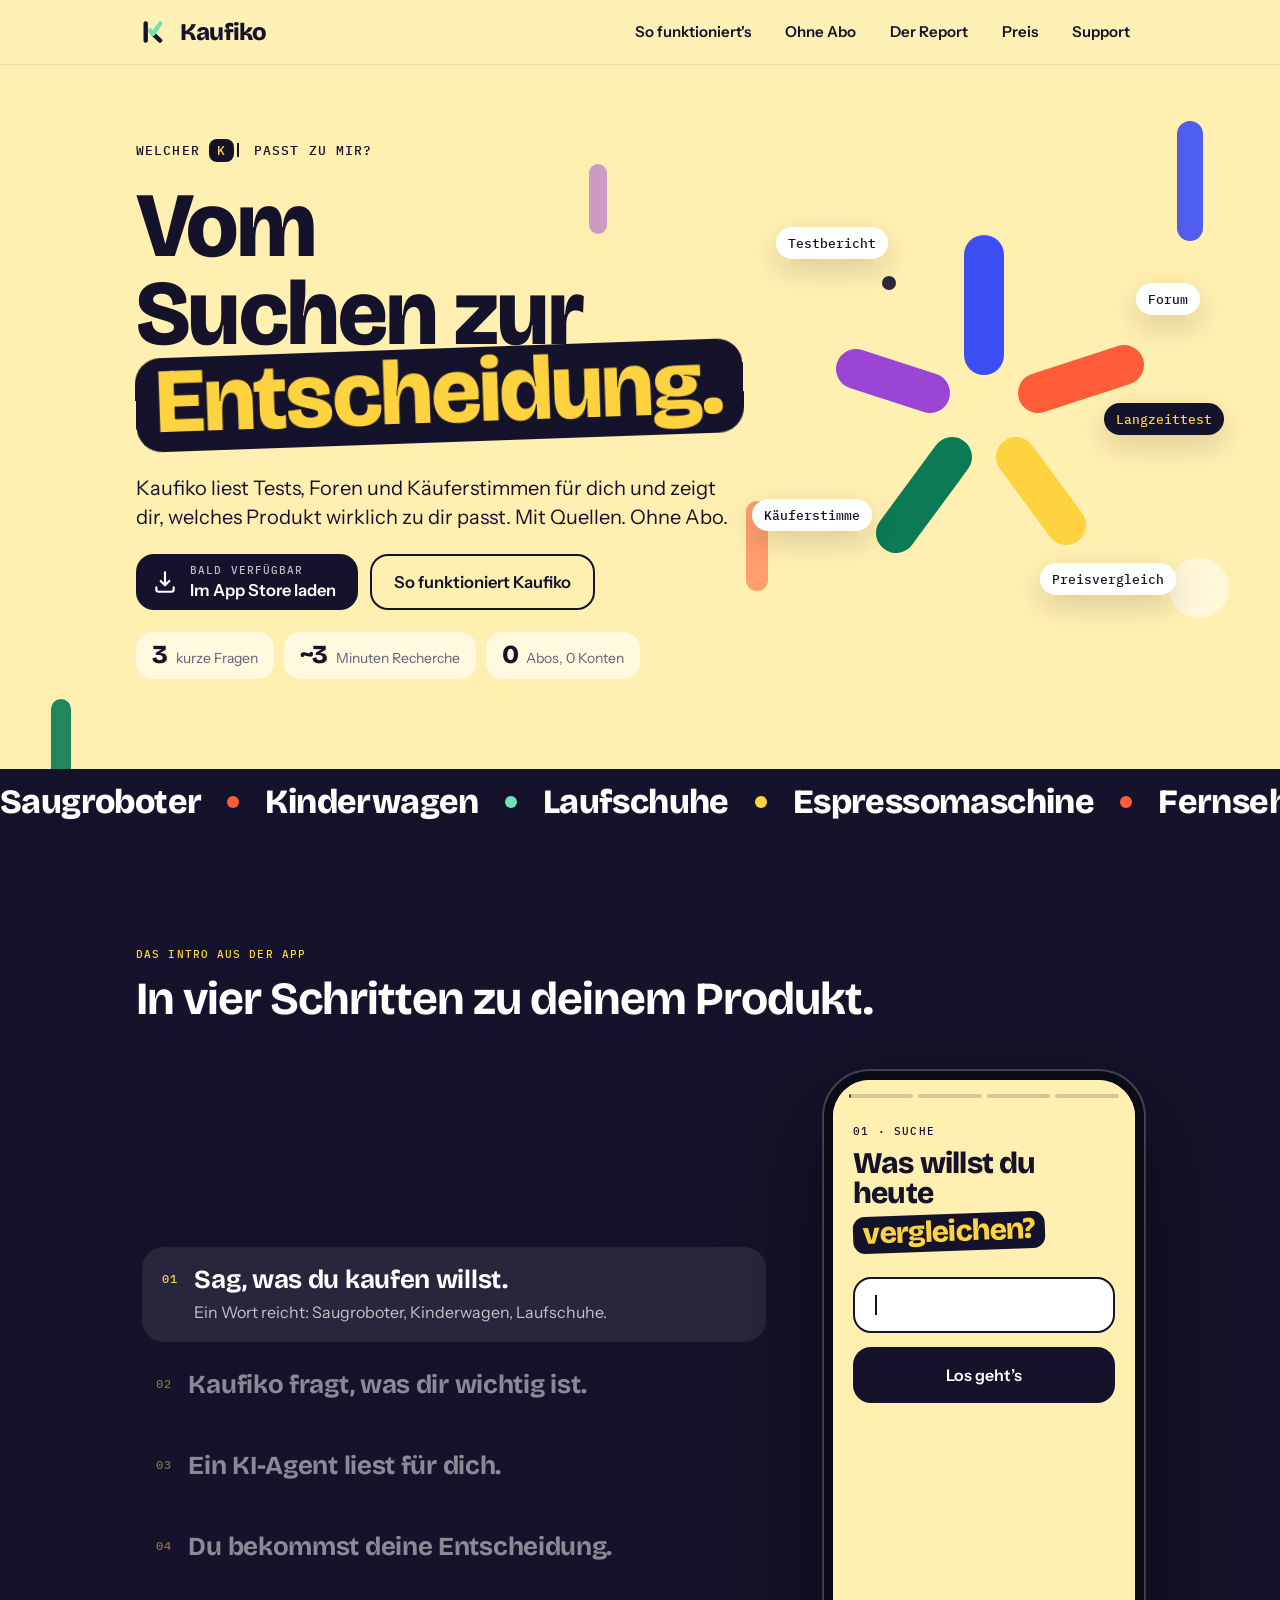
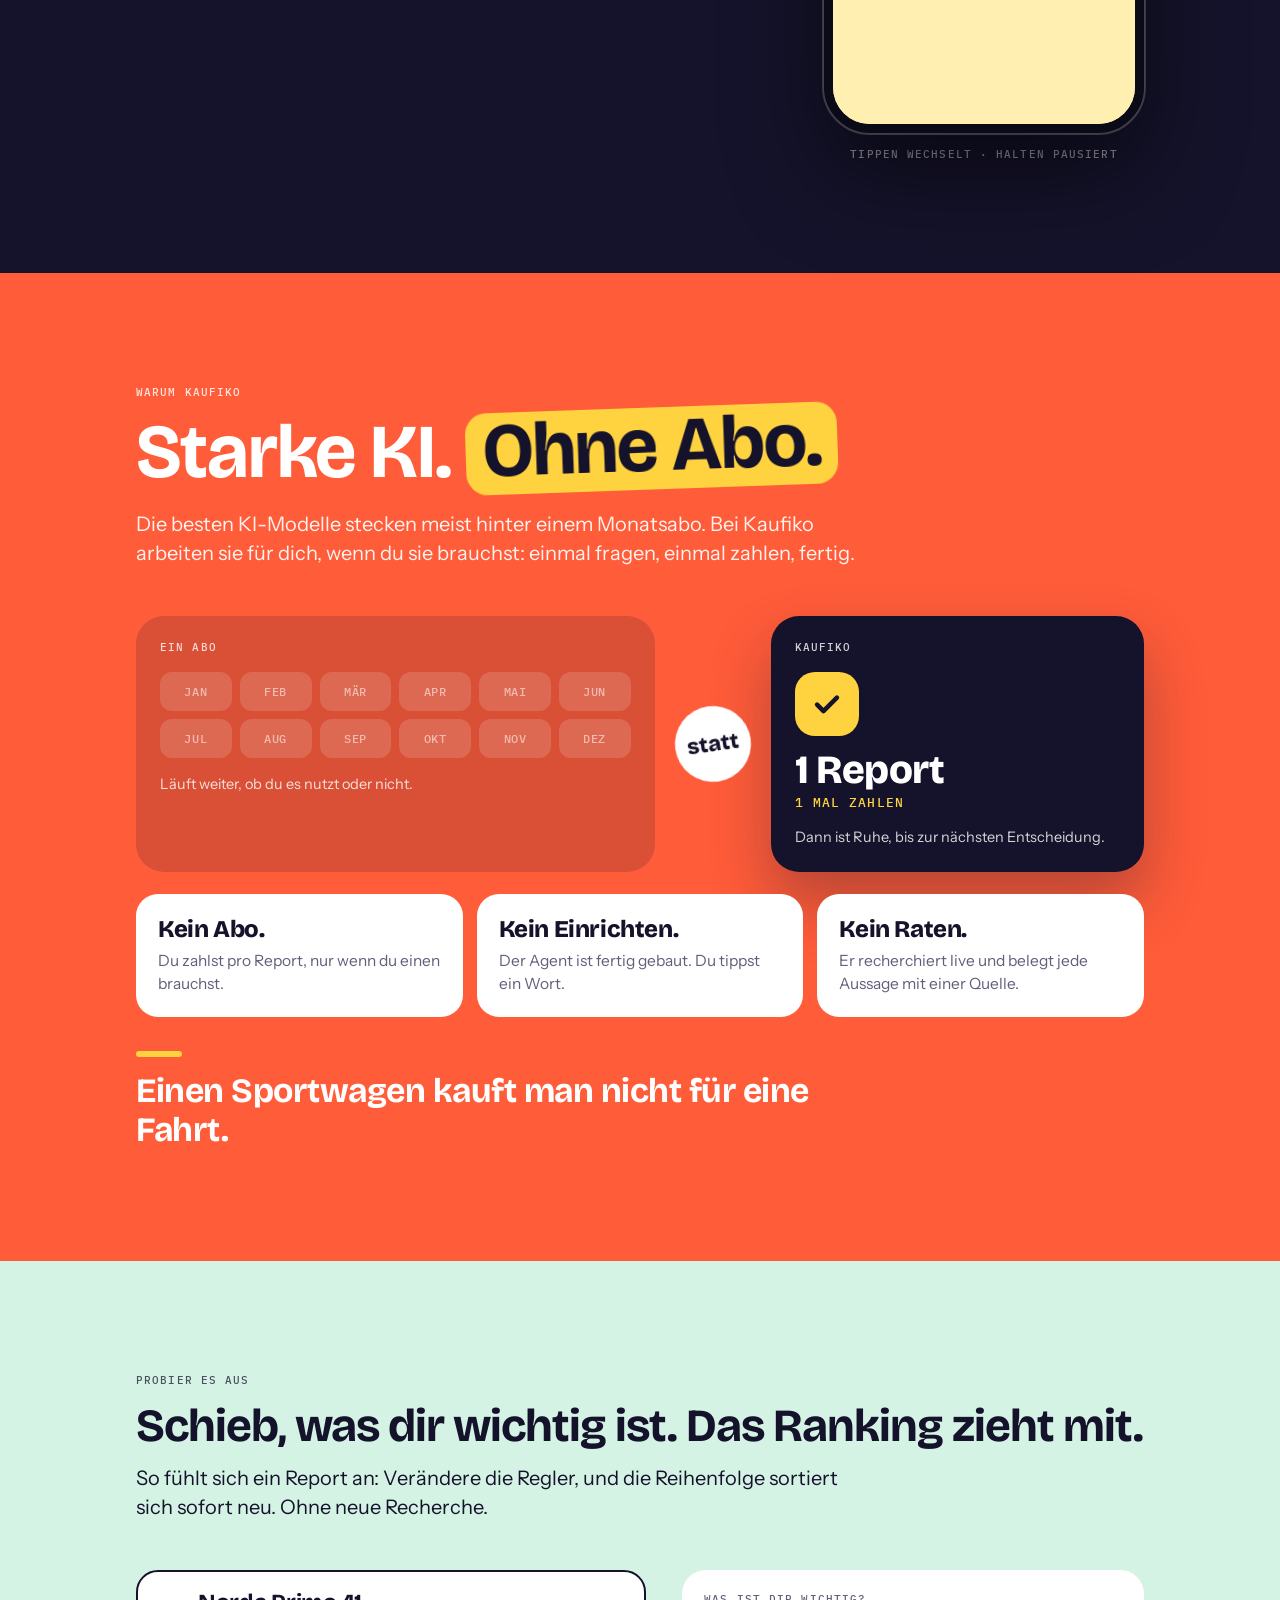
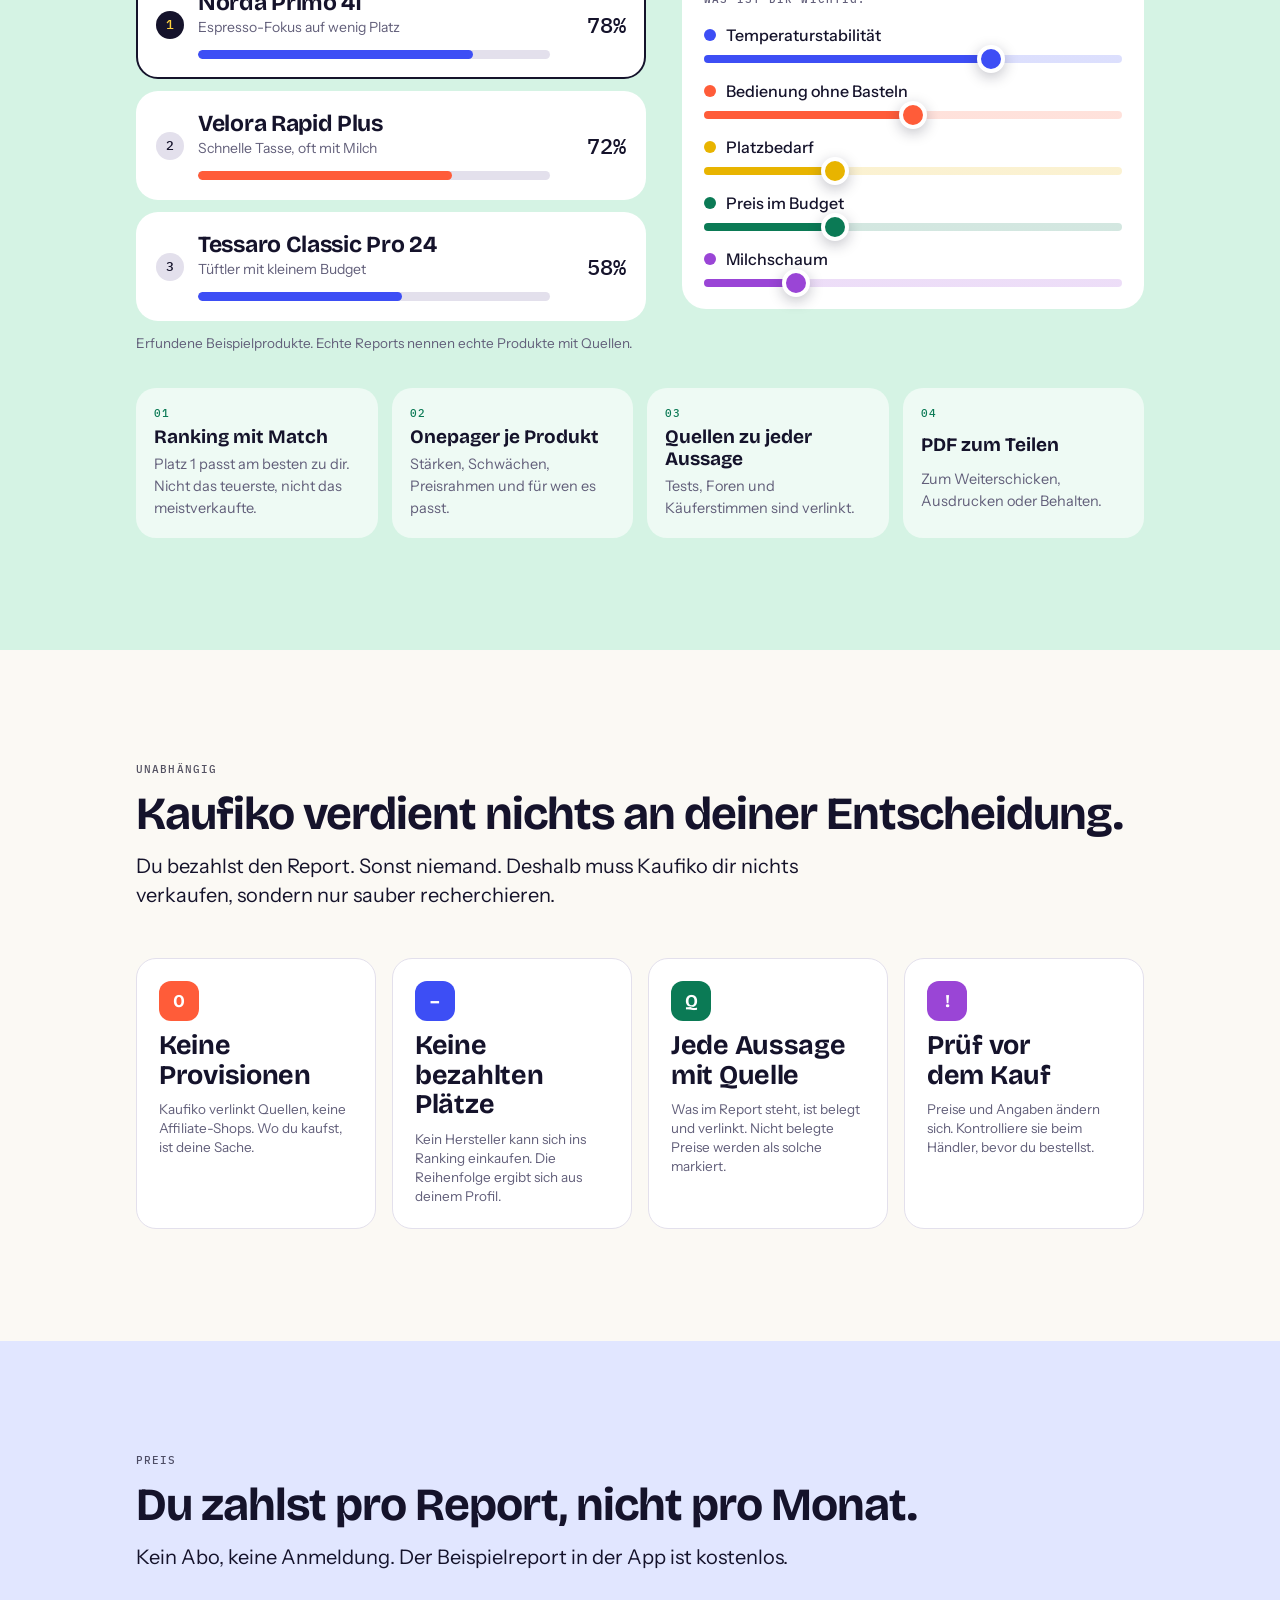
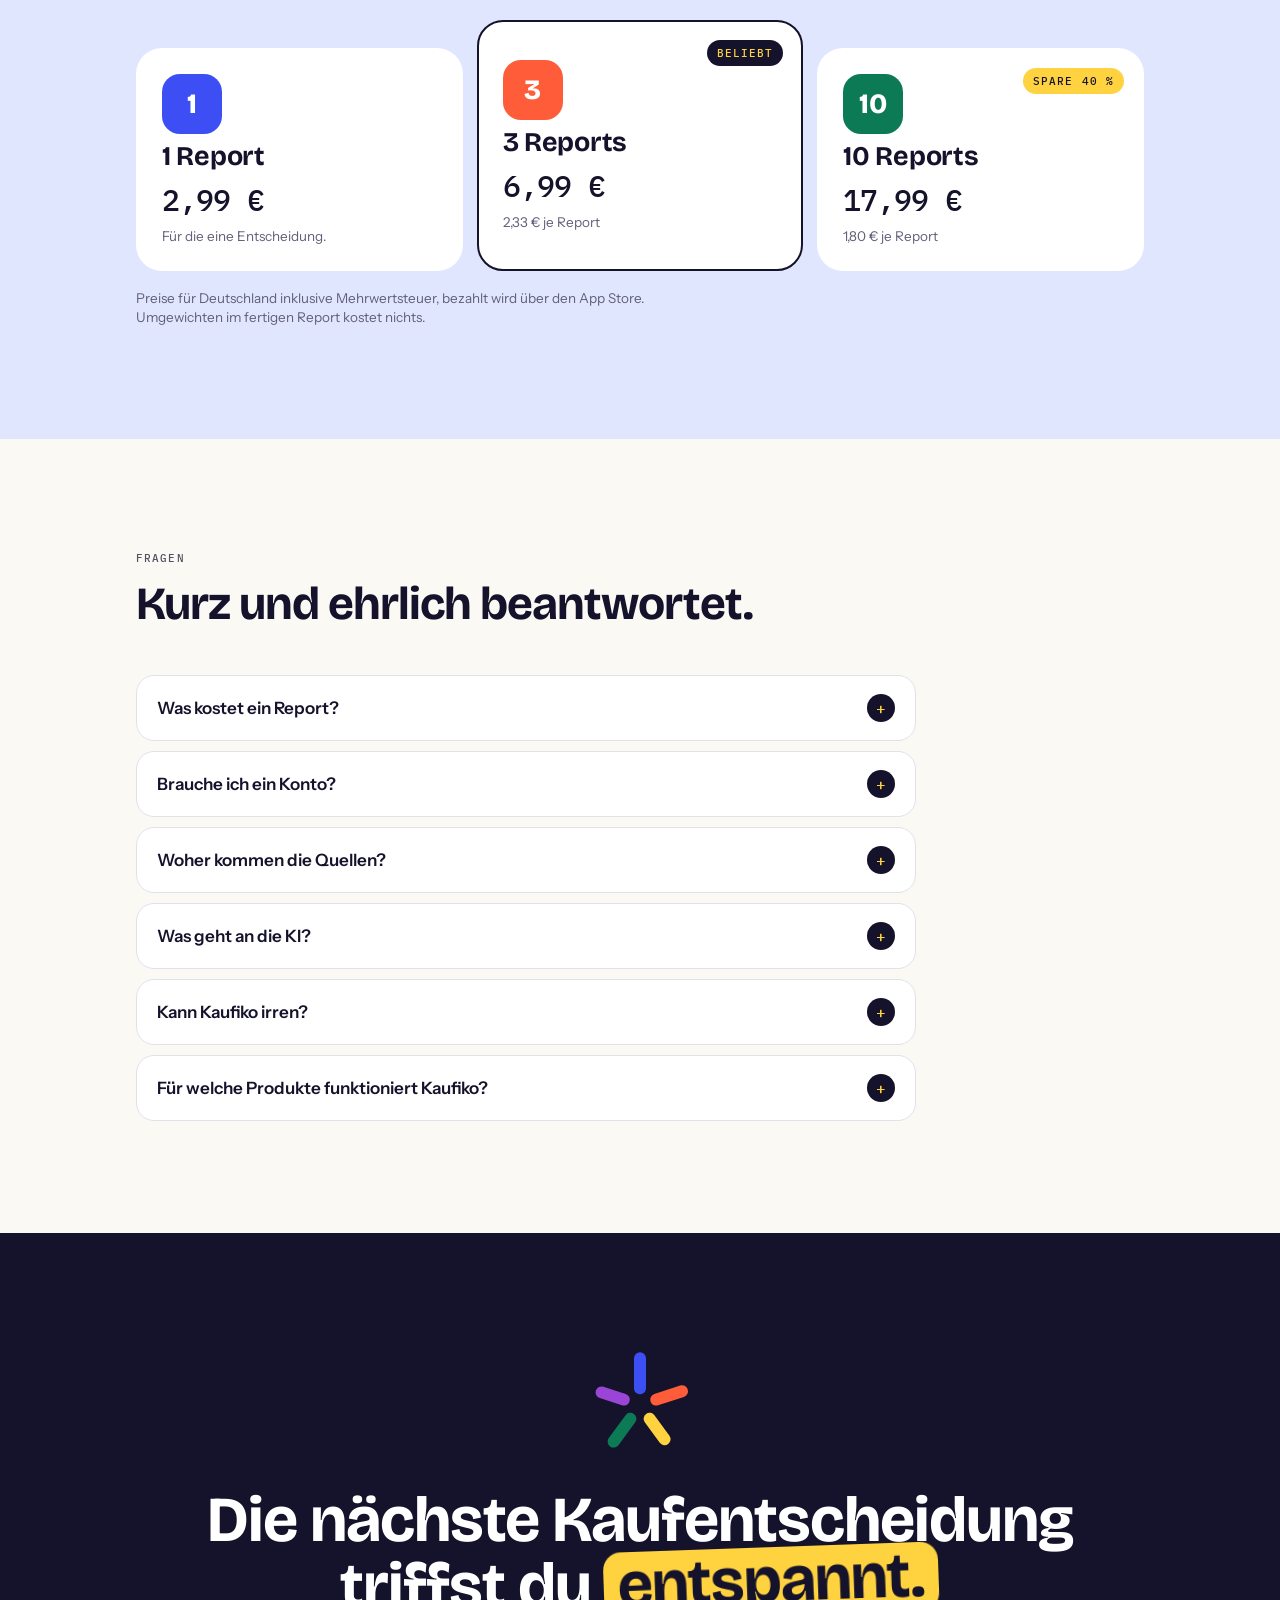
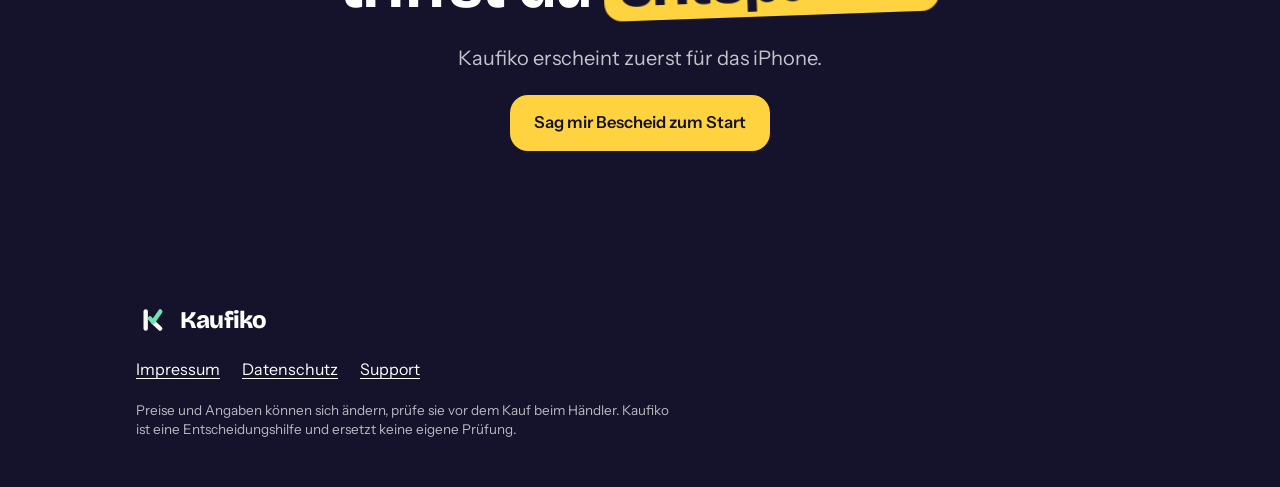
==== commit 96ba58a5: "Block Starke KI ohne Abo" ====
--- a/index.html
+++ b/index.html
@@ -25,6 +25,7 @@
     <nav aria-label="Hauptnavigation">
       <ul class="nav-links">
         <li><a href="#so-funktionierts">So funktioniert's</a></li>
+        <li><a href="#ohne-abo">Ohne Abo</a></li>
         <li><a href="#report">Der Report</a></li>
         <li><a href="#preis">Preis</a></li>
         <li><a href="support.html">Support</a></li>
@@ -139,6 +140,36 @@
     </div>
   </section>
 
+  <!-- Starke KI ohne Abo -->
+  <section class="stage h-noabo" id="ohne-abo" aria-labelledby="noabo-title">
+    <div class="wrap">
+      <div class="section-head reveal">
+        <p class="kicker">Warum Kaufiko</p>
+        <h2 id="noabo-title">Starke KI. <span class="pill-word h-pill sun">Ohne Abo.</span></h2>
+        <p class="lead">Die besten KI-Modelle stecken meist hinter einem Monatsabo. Bei Kaufiko arbeiten sie für dich, wenn du sie brauchst: einmal fragen, einmal zahlen, fertig.</p>
+      </div>
+      <div class="versus reveal" aria-hidden="true">
+        <div class="vs-card vs-abo">
+          <p class="label">Ein Abo</p>
+          <div class="months"><span style="--k:0">Jan</span><span style="--k:1">Feb</span><span style="--k:2">Mär</span><span style="--k:3">Apr</span><span style="--k:4">Mai</span><span style="--k:5">Jun</span><span style="--k:6">Jul</span><span style="--k:7">Aug</span><span style="--k:8">Sep</span><span style="--k:9">Okt</span><span style="--k:10">Nov</span><span style="--k:11">Dez</span></div>
+          <p class="vs-note">Läuft weiter, ob du es nutzt oder nicht.</p>
+        </div>
+        <div class="vs-mid">statt</div>
+        <div class="vs-card vs-kaufiko">
+          <p class="label">Kaufiko</p>
+          <div class="once"><span class="tick"><svg viewBox="0 0 24 24" fill="none" stroke="currentColor" stroke-width="3.2" stroke-linecap="round" stroke-linejoin="round"><path d="M5 12.5l4.5 4.5L19 7.5"/></svg></span><strong>1 Report</strong><em>1 Mal zahlen</em></div>
+          <p class="vs-note">Dann ist Ruhe, bis zur nächsten Entscheidung.</p>
+        </div>
+      </div>
+      <ul class="noabo-cards">
+        <li class="reveal tilt"><strong>Kein Abo.</strong><p>Du zahlst pro Report, nur wenn du einen brauchst.</p></li>
+        <li class="reveal tilt"><strong>Kein Einrichten.</strong><p>Der Agent ist fertig gebaut. Du tippst ein Wort.</p></li>
+        <li class="reveal tilt"><strong>Kein Raten.</strong><p>Er recherchiert live und belegt jede Aussage mit einer Quelle.</p></li>
+      </ul>
+      <p class="noabo-quote reveal">Einen Sportwagen kauft man nicht für eine Fahrt.</p>
+    </div>
+  </section>
+
   <!-- Report mit Reglern -->
   <section class="stage stage-report" id="report" aria-labelledby="report-title">
     <div class="wrap">
--- a/home.css
+++ b/home.css
@@ -200,3 +200,43 @@
   .f1 { top: auto; bottom: 30%; right: -8px; opacity: .45; }
   .f5 { top: auto; bottom: 6%; }
 }
+
+
+/* ---------- Starke KI ohne Abo ---------- */
+.h-noabo { background: var(--coral); color: #fff; position: relative; overflow: hidden; }
+.h-noabo .section-head .kicker { color: #fff; opacity: .85; }
+.h-noabo h2 { font-size: clamp(40px, 7vw, 76px); }
+.h-noabo .lead { color: rgba(255,255,255,.92); }
+.versus { display: grid; gap: 14px; align-items: stretch; }
+@media (min-width: 860px) { .versus { grid-template-columns: 1.25fr auto .9fr; gap: 20px; } }
+.vs-card { border-radius: 28px; padding: 24px; display: grid; gap: 16px; align-content: start; }
+.vs-abo { background: rgba(21,19,43,.16); }
+.vs-kaufiko { background: var(--ink); box-shadow: 0 30px 60px rgba(21,19,43,.3); }
+.vs-card .label { color: rgba(255,255,255,.8); }
+.vs-mid { align-self: center; justify-self: center; font: 800 22px var(--display); background: #fff; color: var(--ink); width: 76px; height: 76px; border-radius: 50%; display: grid; place-items: center; transform: rotate(-8deg); }
+.months { display: grid; grid-template-columns: repeat(4, 1fr); gap: 8px; }
+@media (min-width: 520px) { .months { grid-template-columns: repeat(6, 1fr); } }
+.months span { font: 500 12px var(--mono); letter-spacing: .6px; text-transform: uppercase; text-align: center; padding: 12px 0; border-radius: 12px; background: rgba(255,255,255,.14); color: rgba(255,255,255,.55);
+  animation: monthOn 7s linear infinite; animation-delay: calc(var(--k) * .42s); }
+@keyframes monthOn { 0%, 4% { background: rgba(255,255,255,.14); color: rgba(255,255,255,.55); transform: scale(1); }
+  7% { background: #fff; color: #15132B; transform: scale(1.12); } 12%, 80% { background: #fff; color: #15132B; transform: scale(1); }
+  92%, 100% { background: rgba(255,255,255,.14); color: rgba(255,255,255,.55); } }
+.vs-note { font-size: 14.5px; color: rgba(255,255,255,.82); }
+.once { display: grid; justify-items: start; gap: 4px; }
+.once .tick { width: 64px; height: 64px; border-radius: 20px; background: var(--sun); color: var(--ink); display: grid; place-items: center; margin-bottom: 10px; animation: tickPop 7s var(--spring) infinite; }
+.once .tick svg { width: 34px; height: 34px; stroke-dasharray: 30; animation: tickDraw 7s ease infinite; }
+@keyframes tickPop { 0%, 6% { transform: scale(.4) rotate(-20deg); opacity: 0; } 12%, 88% { transform: scale(1) rotate(0); opacity: 1; } 96%, 100% { transform: scale(.4); opacity: 0; } }
+@keyframes tickDraw { 0%, 10% { stroke-dashoffset: 30; } 18%, 100% { stroke-dashoffset: 0; } }
+.once strong { font: 800 clamp(30px, 4vw, 40px)/1 var(--display); letter-spacing: -.8px; }
+.once em { font: 500 13px var(--mono); font-style: normal; letter-spacing: 1.1px; text-transform: uppercase; color: var(--sun); }
+.noabo-cards { list-style: none; display: grid; gap: 14px; margin-top: 22px; }
+@media (min-width: 760px) { .noabo-cards { grid-template-columns: repeat(3, 1fr); } }
+.noabo-cards li { background: #fff; color: var(--ink); border-radius: 22px; padding: 22px; display: grid; gap: 6px; }
+.noabo-cards strong { font: 800 24px/1.1 var(--display); letter-spacing: -.4px; }
+.noabo-cards p { color: var(--muted); font-size: 15.5px; }
+.noabo-quote { margin-top: 34px; font: 700 clamp(22px, 3.4vw, 34px)/1.15 var(--display); letter-spacing: -.5px; max-width: 20em; }
+.noabo-quote::before { content: ""; display: block; width: 46px; height: 6px; border-radius: 6px; background: var(--sun); margin-bottom: 14px; }
+@media (prefers-reduced-motion: reduce) {
+  .months span, .once .tick, .once .tick svg { animation: none; }
+  .months span { background: #fff; color: #15132B; }
+}
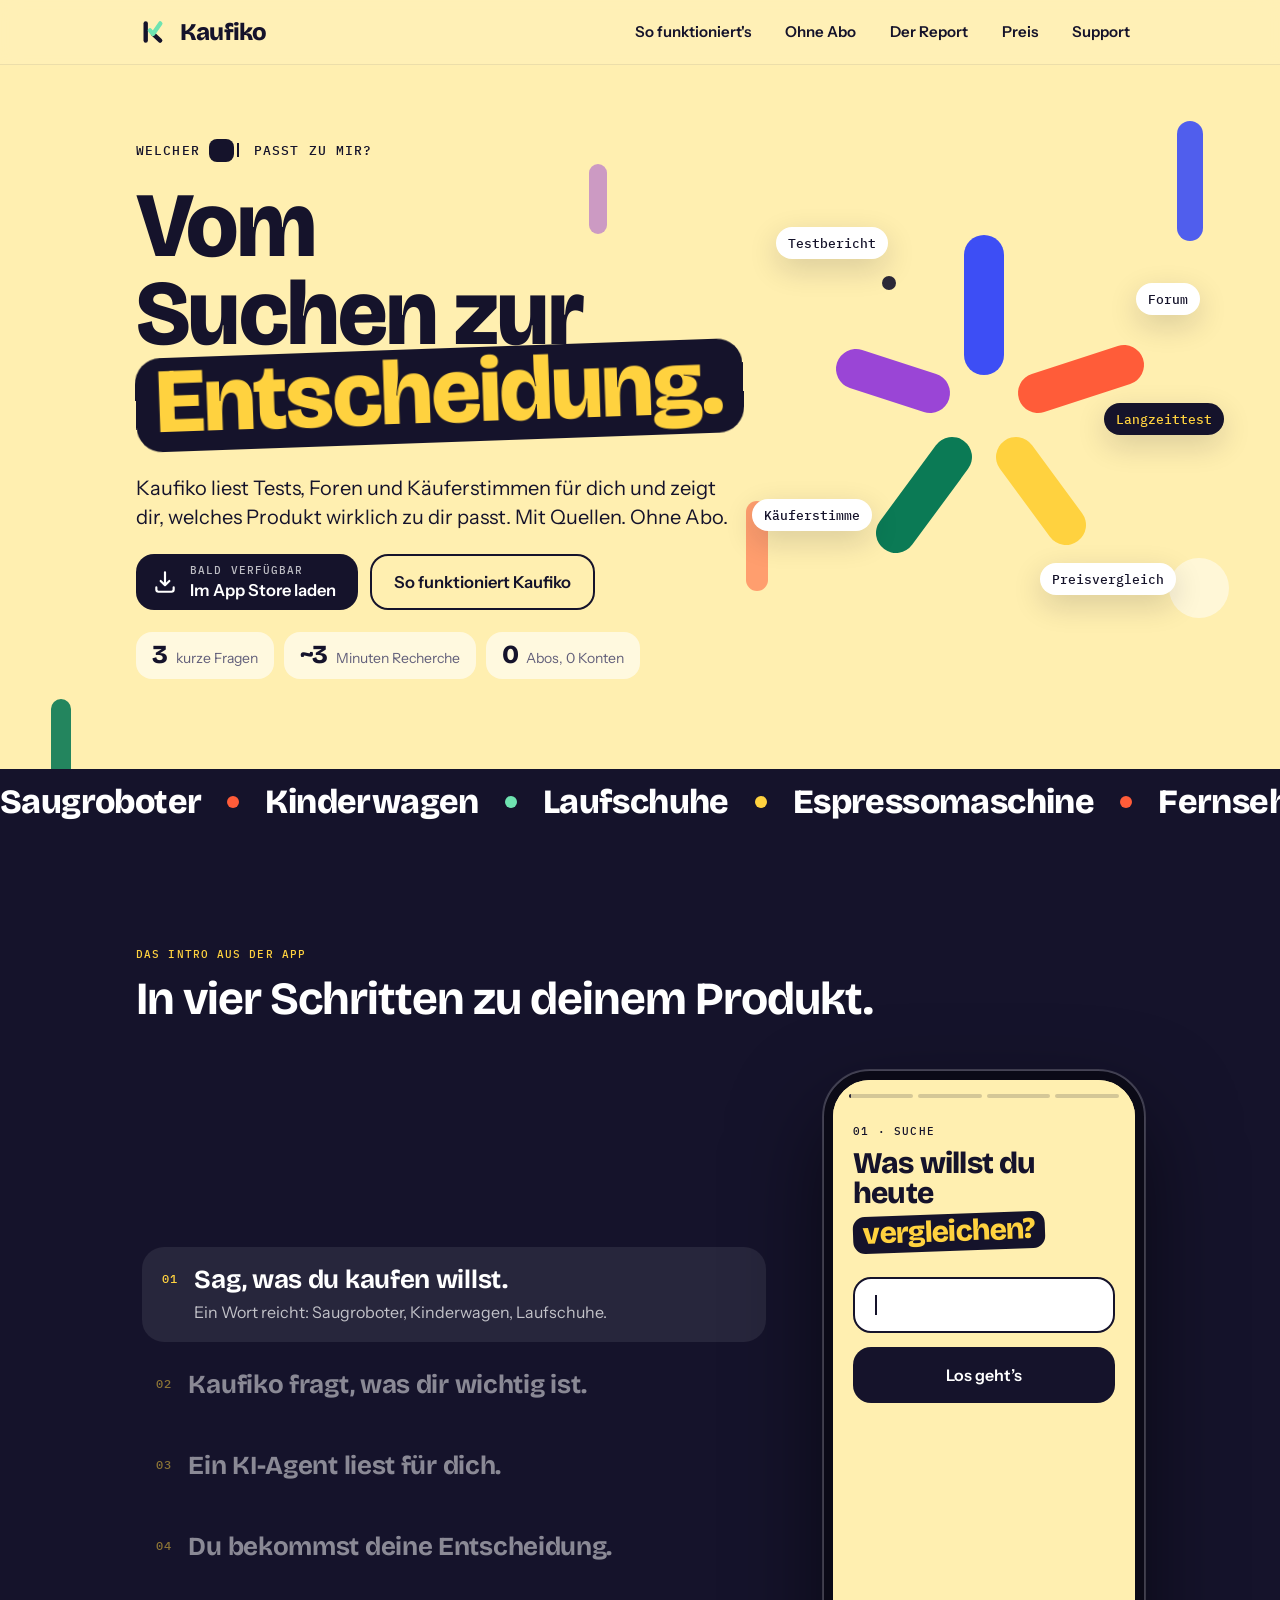
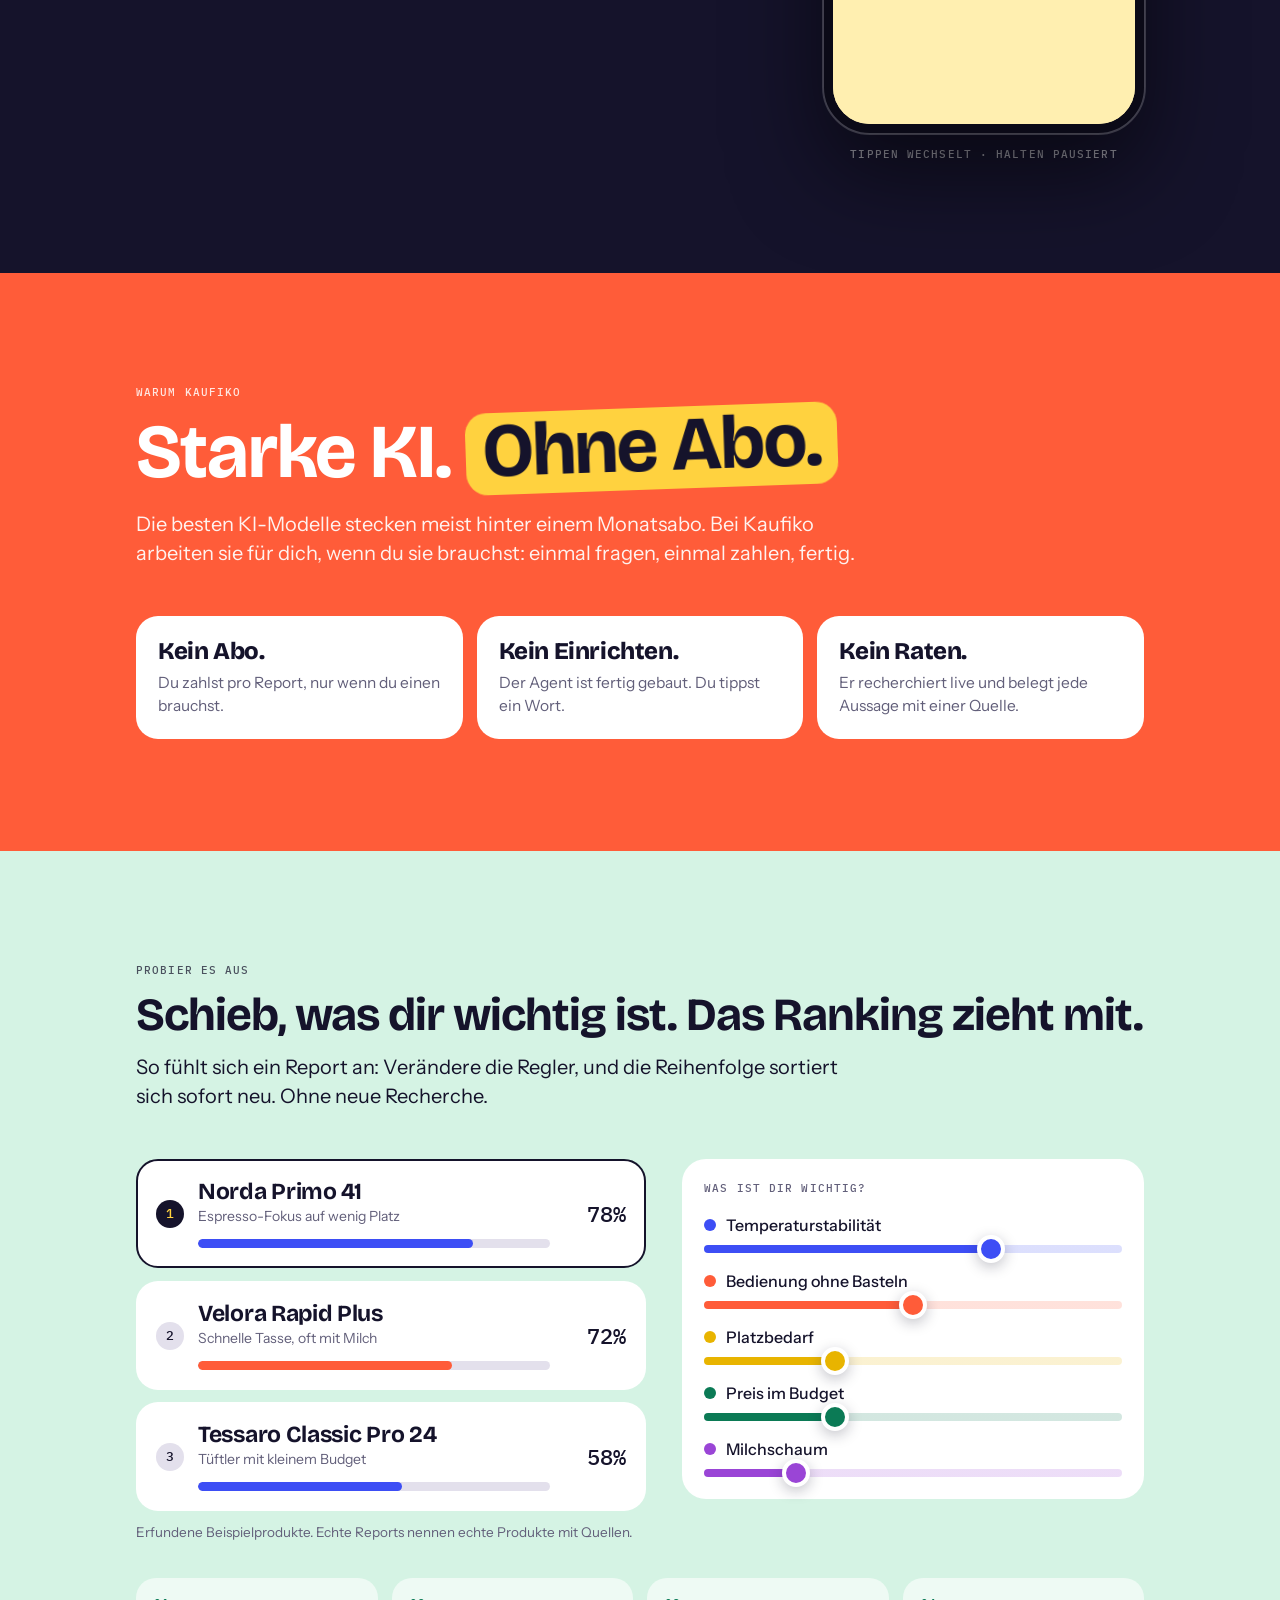
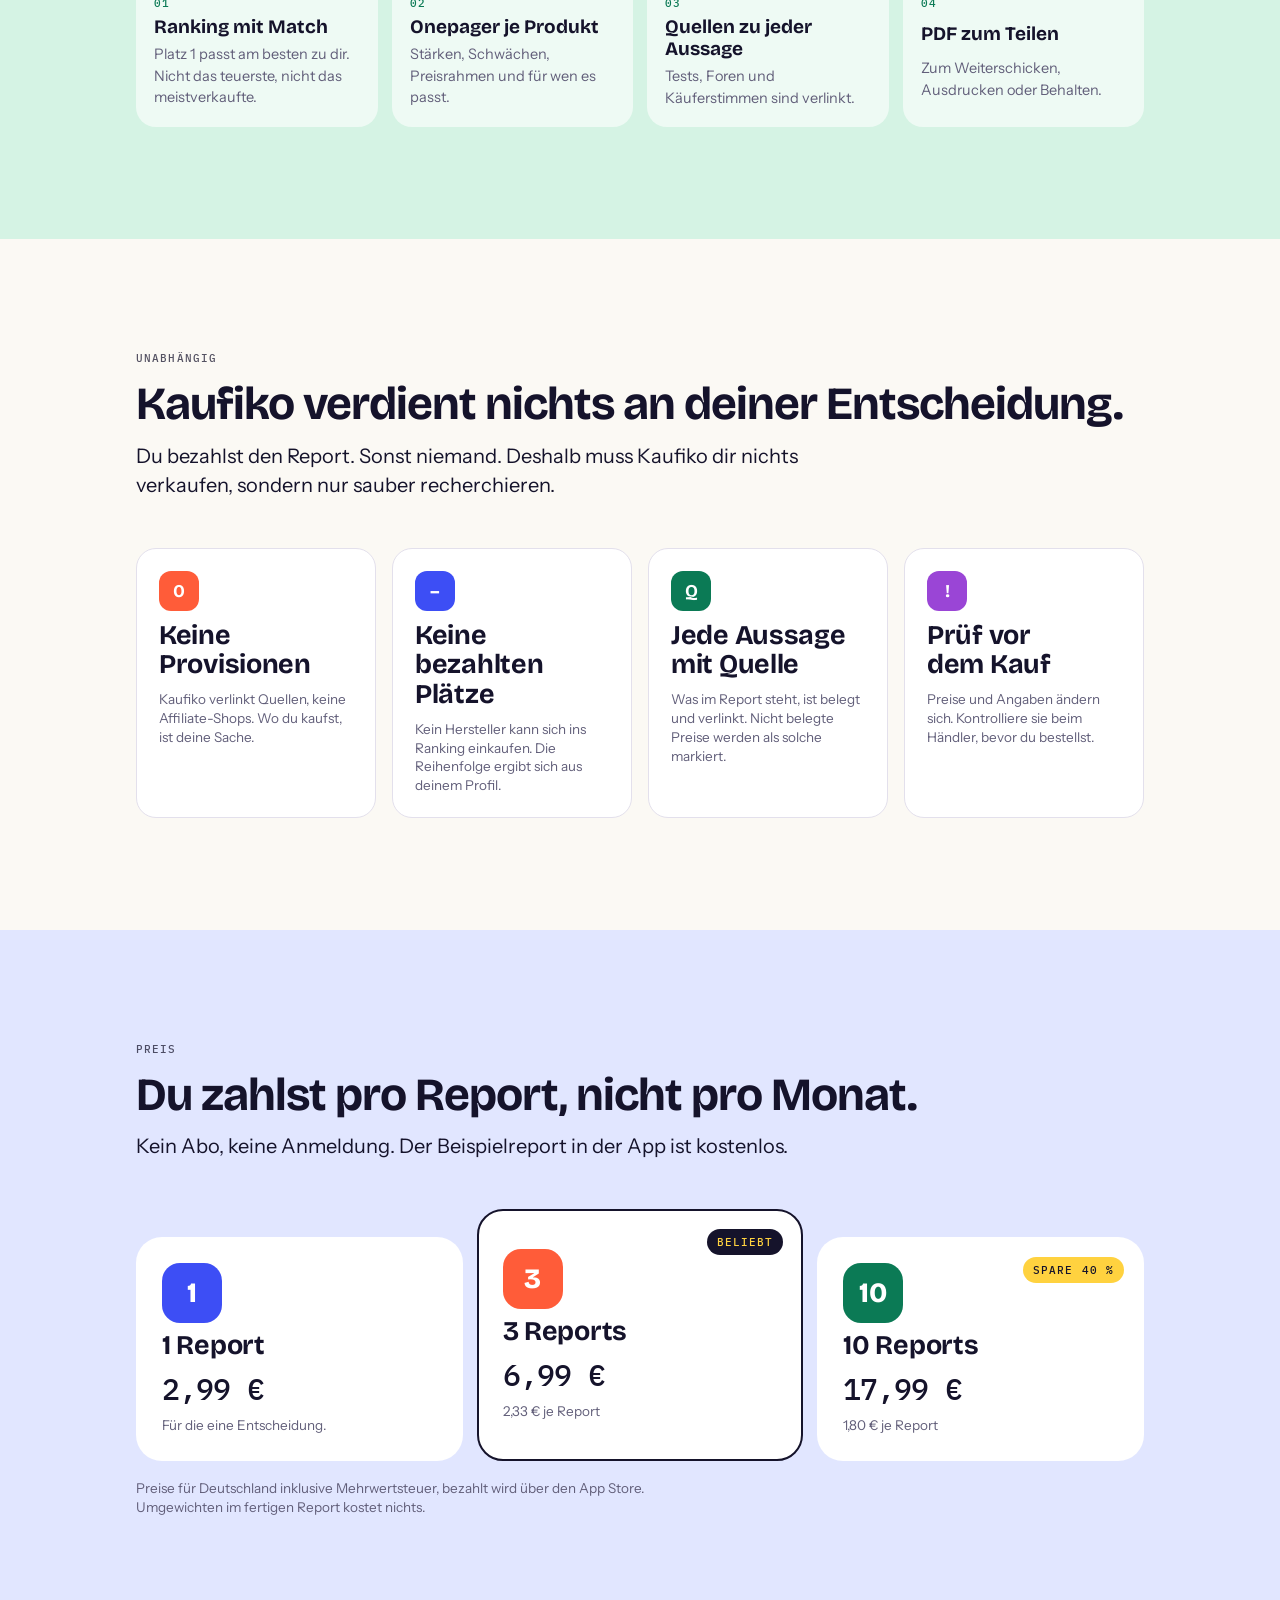
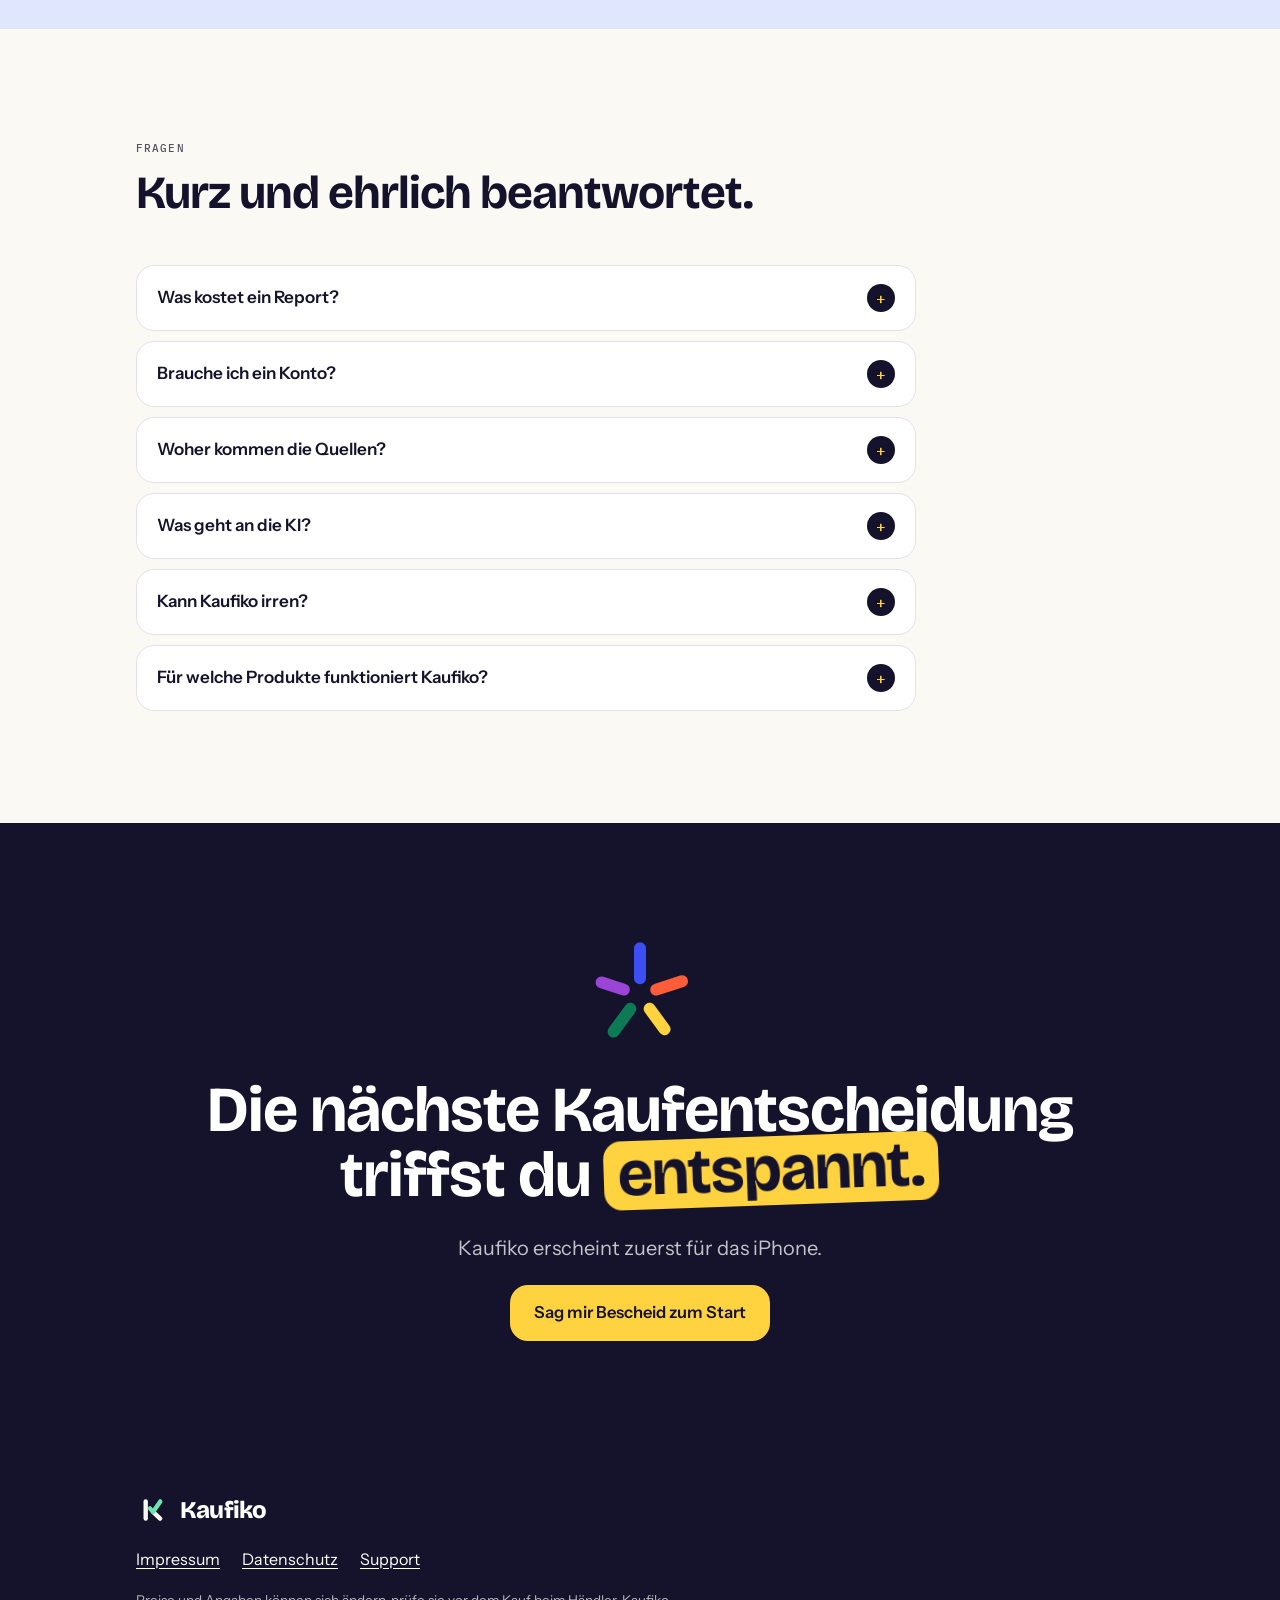
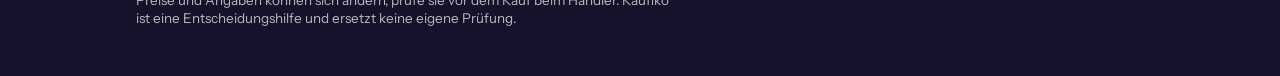
==== commit 7f4a4323: "Ohne-Abo-Block gekuerzt" ====
--- a/index.html
+++ b/index.html
@@ -148,25 +148,11 @@
         <h2 id="noabo-title">Starke KI. <span class="pill-word h-pill sun">Ohne Abo.</span></h2>
         <p class="lead">Die besten KI-Modelle stecken meist hinter einem Monatsabo. Bei Kaufiko arbeiten sie für dich, wenn du sie brauchst: einmal fragen, einmal zahlen, fertig.</p>
       </div>
-      <div class="versus reveal" aria-hidden="true">
-        <div class="vs-card vs-abo">
-          <p class="label">Ein Abo</p>
-          <div class="months"><span style="--k:0">Jan</span><span style="--k:1">Feb</span><span style="--k:2">Mär</span><span style="--k:3">Apr</span><span style="--k:4">Mai</span><span style="--k:5">Jun</span><span style="--k:6">Jul</span><span style="--k:7">Aug</span><span style="--k:8">Sep</span><span style="--k:9">Okt</span><span style="--k:10">Nov</span><span style="--k:11">Dez</span></div>
-          <p class="vs-note">Läuft weiter, ob du es nutzt oder nicht.</p>
-        </div>
-        <div class="vs-mid">statt</div>
-        <div class="vs-card vs-kaufiko">
-          <p class="label">Kaufiko</p>
-          <div class="once"><span class="tick"><svg viewBox="0 0 24 24" fill="none" stroke="currentColor" stroke-width="3.2" stroke-linecap="round" stroke-linejoin="round"><path d="M5 12.5l4.5 4.5L19 7.5"/></svg></span><strong>1 Report</strong><em>1 Mal zahlen</em></div>
-          <p class="vs-note">Dann ist Ruhe, bis zur nächsten Entscheidung.</p>
-        </div>
-      </div>
       <ul class="noabo-cards">
         <li class="reveal tilt"><strong>Kein Abo.</strong><p>Du zahlst pro Report, nur wenn du einen brauchst.</p></li>
         <li class="reveal tilt"><strong>Kein Einrichten.</strong><p>Der Agent ist fertig gebaut. Du tippst ein Wort.</p></li>
         <li class="reveal tilt"><strong>Kein Raten.</strong><p>Er recherchiert live und belegt jede Aussage mit einer Quelle.</p></li>
       </ul>
-      <p class="noabo-quote reveal">Einen Sportwagen kauft man nicht für eine Fahrt.</p>
     </div>
   </section>
 
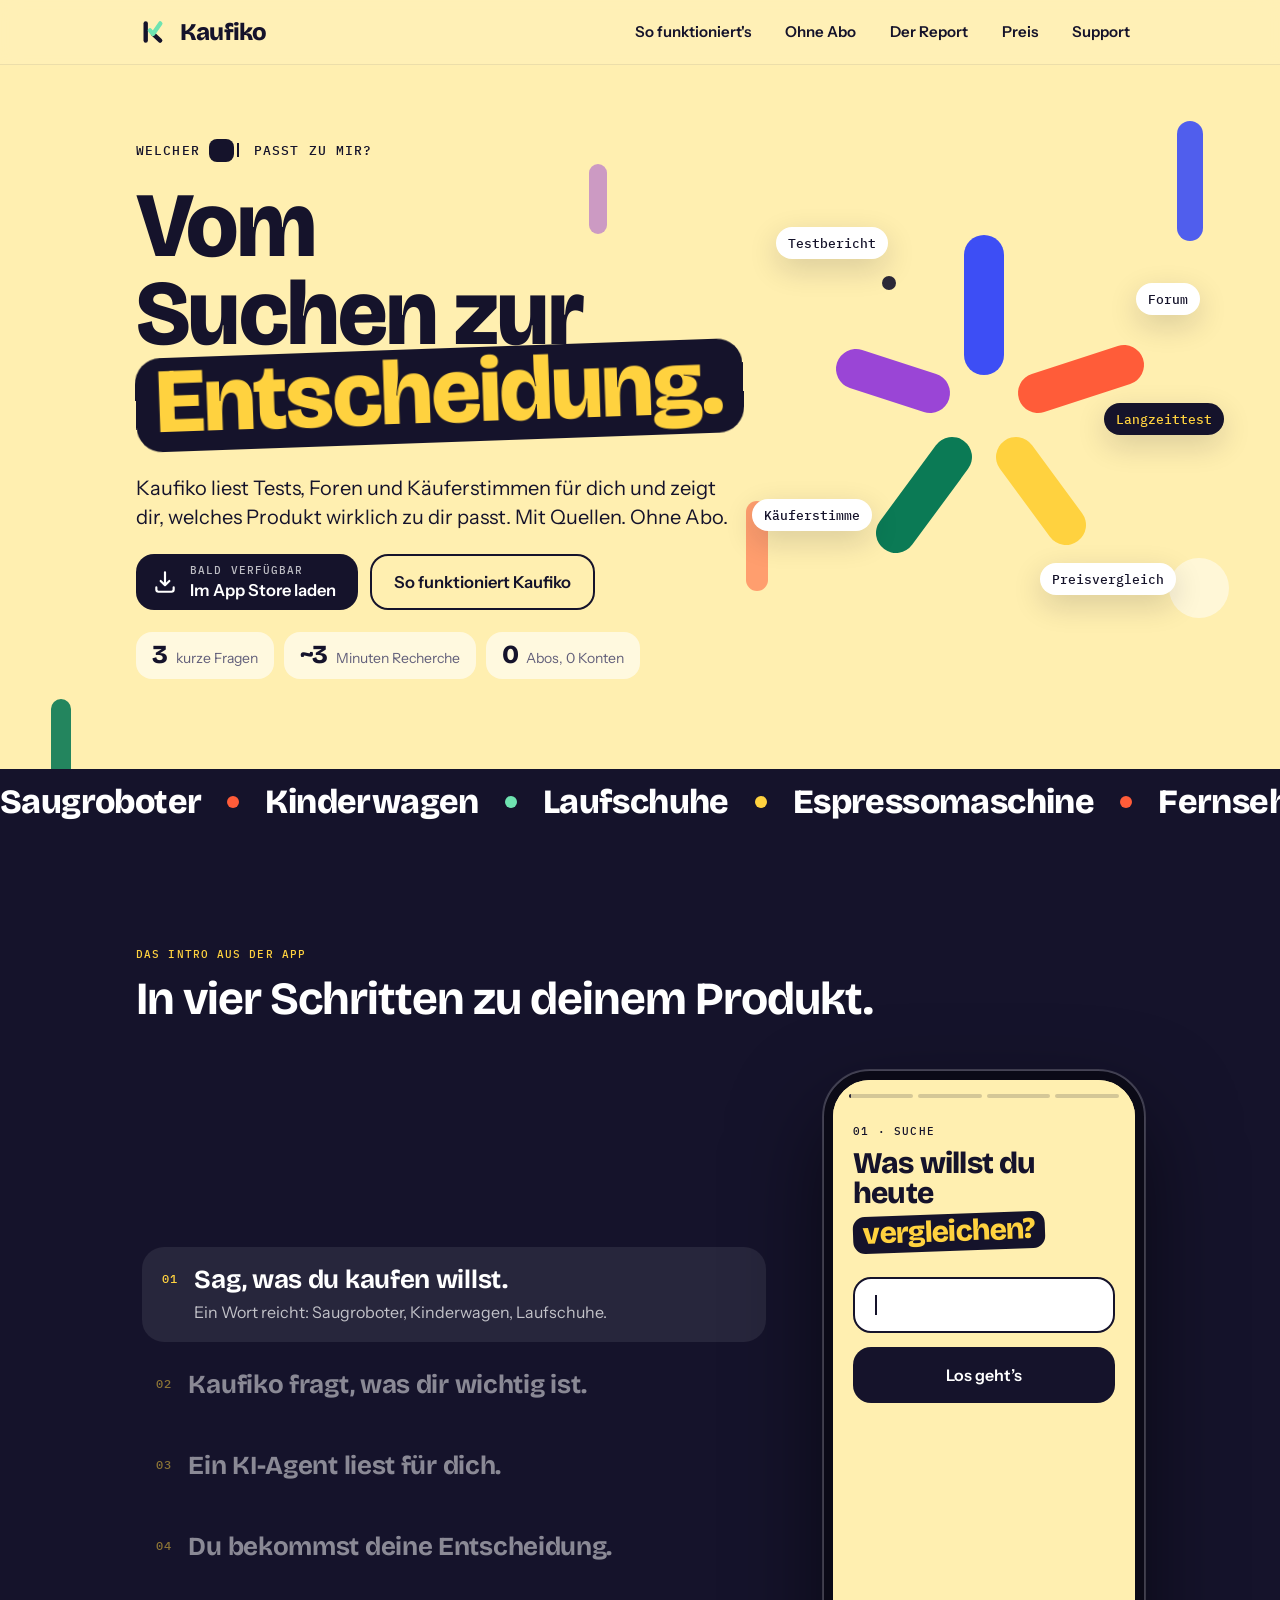
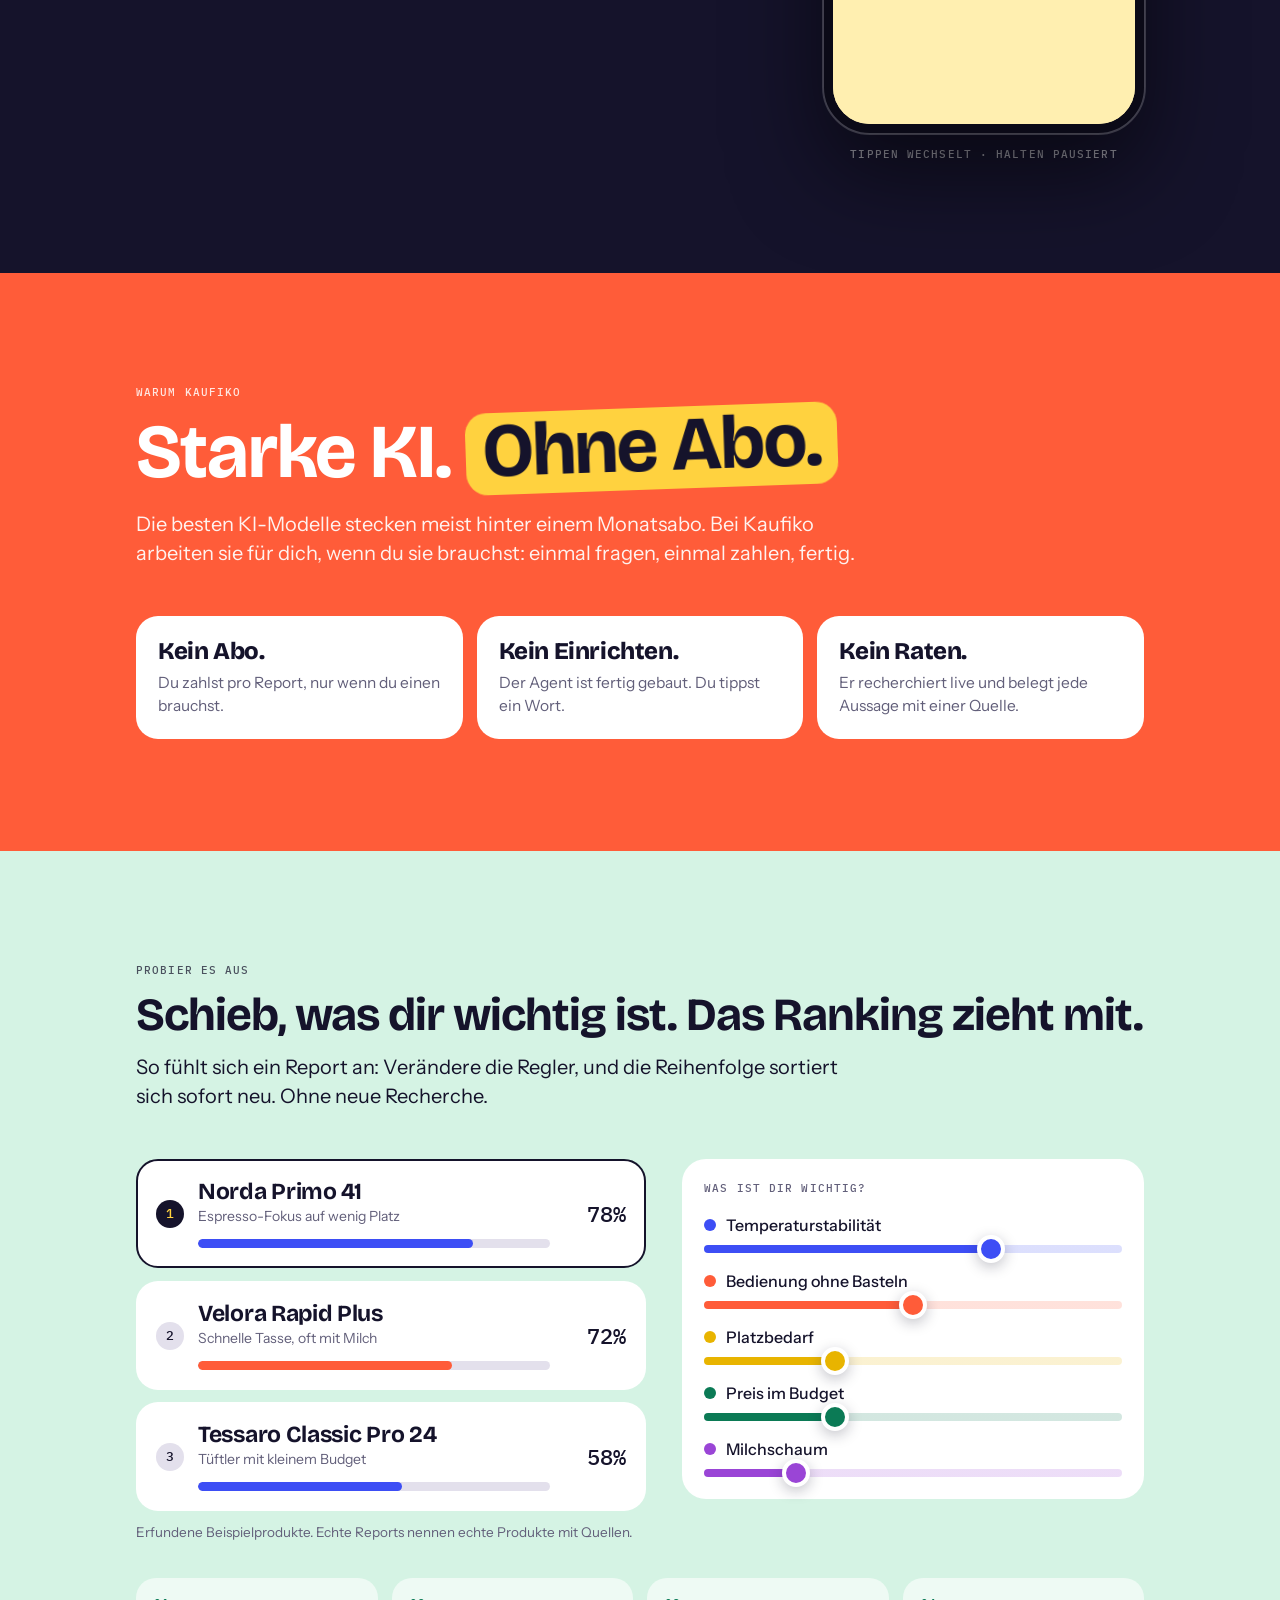
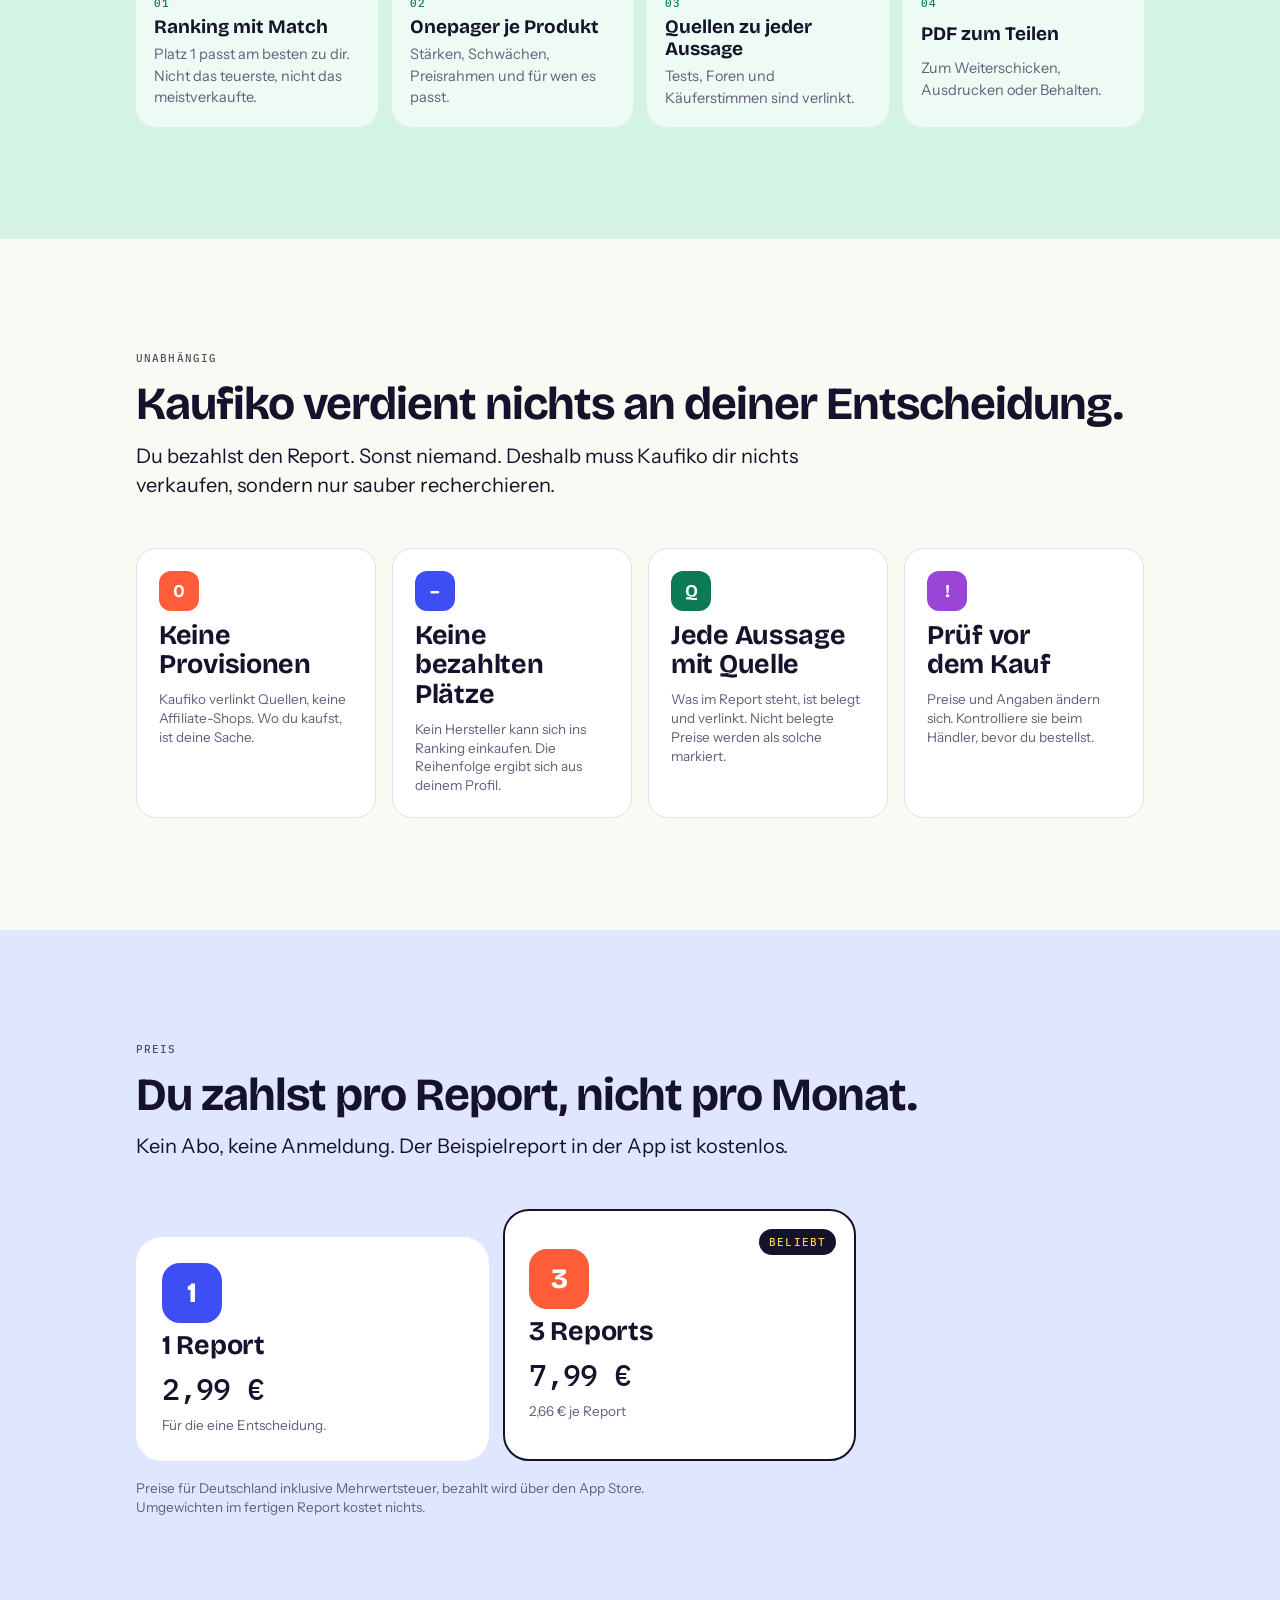
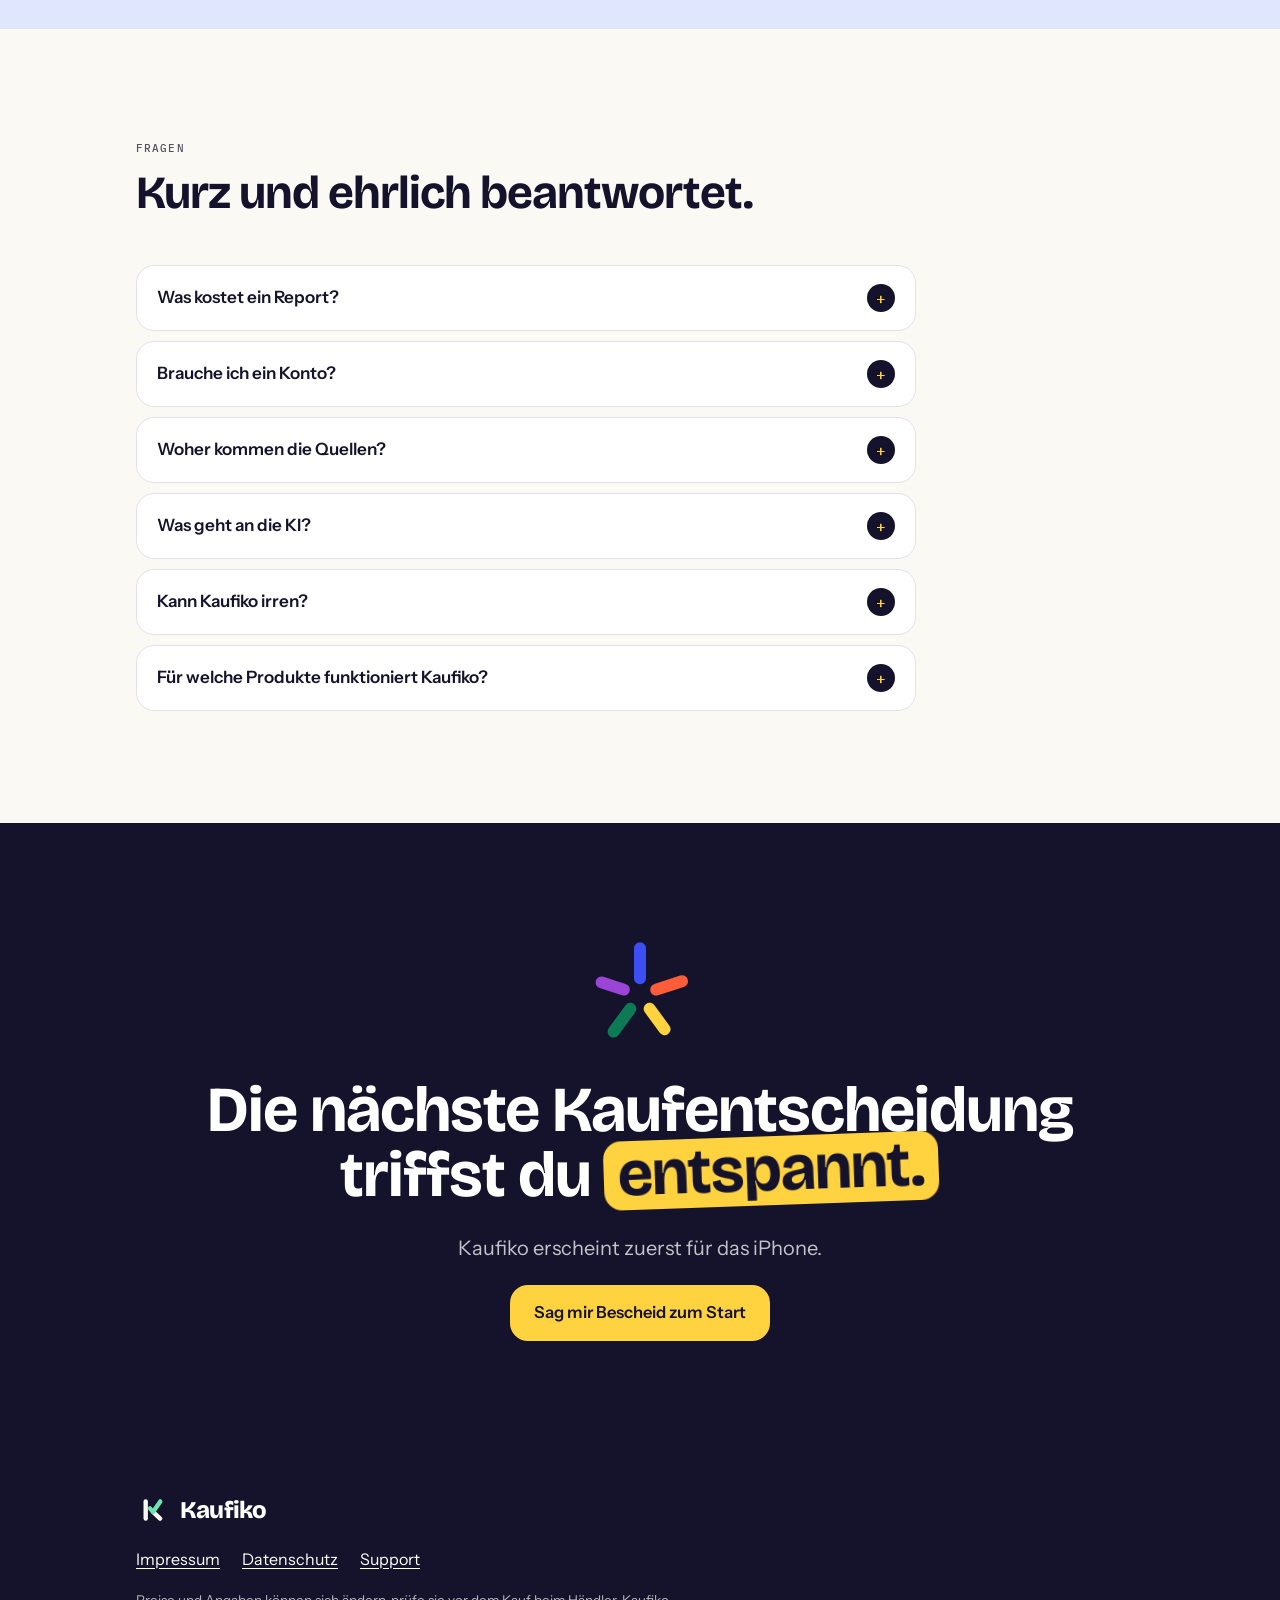
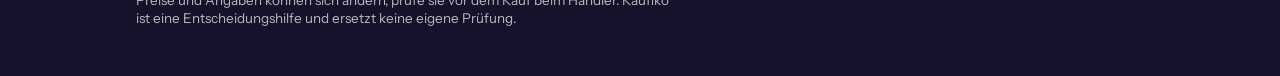
==== commit 3a359274: "Preise: zwei Pakete, 3 Reports für 7,99 € Das Zehnerpaket entfällt zum Start, der Einzelreport bleib" ====
--- a/index.html
+++ b/index.html
@@ -216,8 +216,7 @@
       </div>
       <div class="packs">
         <article class="pack reveal" style="--c:#3D4EF5"><span class="n">1</span><h3>1 Report</h3><p class="price">2,99 €</p><p class="small">Für die eine Entscheidung.</p></article>
-        <article class="pack hot reveal" style="--c:#FF5C39"><span class="badge">Beliebt</span><span class="n">3</span><h3>3 Reports</h3><p class="price">6,99 €</p><p class="small">2,33 € je Report</p></article>
-        <article class="pack reveal" style="--c:#0B7A55"><span class="badge sun">Spare 40 %</span><span class="n">10</span><h3>10 Reports</h3><p class="price">17,99 €</p><p class="small">1,80 € je Report</p></article>
+        <article class="pack hot reveal" style="--c:#FF5C39"><span class="badge">Beliebt</span><span class="n">3</span><h3>3 Reports</h3><p class="price">7,99 €</p><p class="small">2,66 € je Report</p></article>
       </div>
       <p class="small reveal" style="margin-top:18px">Preise für Deutschland inklusive Mehrwertsteuer, bezahlt wird über den App Store. Umgewichten im fertigen Report kostet nichts.</p>
     </div>
@@ -233,7 +232,7 @@
       <div class="faq reveal">
         <details>
           <summary>Was kostet ein Report?</summary>
-          <div class="answer"><p>In Deutschland 2,99 € für einen Report, 6,99 € für drei und 17,99 € für zehn. Den Preis siehst du vor dem Kauf in der App. Es gibt kein Abo. Der Beispielreport ist kostenlos.</p></div>
+          <div class="answer"><p>In Deutschland 2,99 € für einen Report und 7,99 € für drei. Den Preis siehst du vor dem Kauf in der App. Es gibt kein Abo. Der Beispielreport ist kostenlos.</p></div>
         </details>
         <details>
           <summary>Brauche ich ein Konto?</summary>
--- a/home.css
+++ b/home.css
@@ -169,7 +169,7 @@
 
 /* ---------- Preise ---------- */
 .packs { display: grid; gap: 14px; }
-@media (min-width: 760px) { .packs { grid-template-columns: repeat(3, 1fr); align-items: end; } }
+@media (min-width: 760px) { .packs { grid-template-columns: repeat(2, 1fr); max-width: 720px; align-items: end; } }
 .pack { position: relative; background: #fff; border-radius: 26px; padding: 24px; display: grid; gap: 8px; border: 2.5px solid transparent; transition: transform .35s var(--spring), box-shadow .35s var(--ease); }
 .pack:hover { transform: translateY(-8px); box-shadow: 0 26px 50px rgba(21,19,43,.14); }
 .pack.hot { border-color: var(--ink); } @media (min-width: 760px) { .pack.hot { padding-top: 38px; padding-bottom: 38px; } }
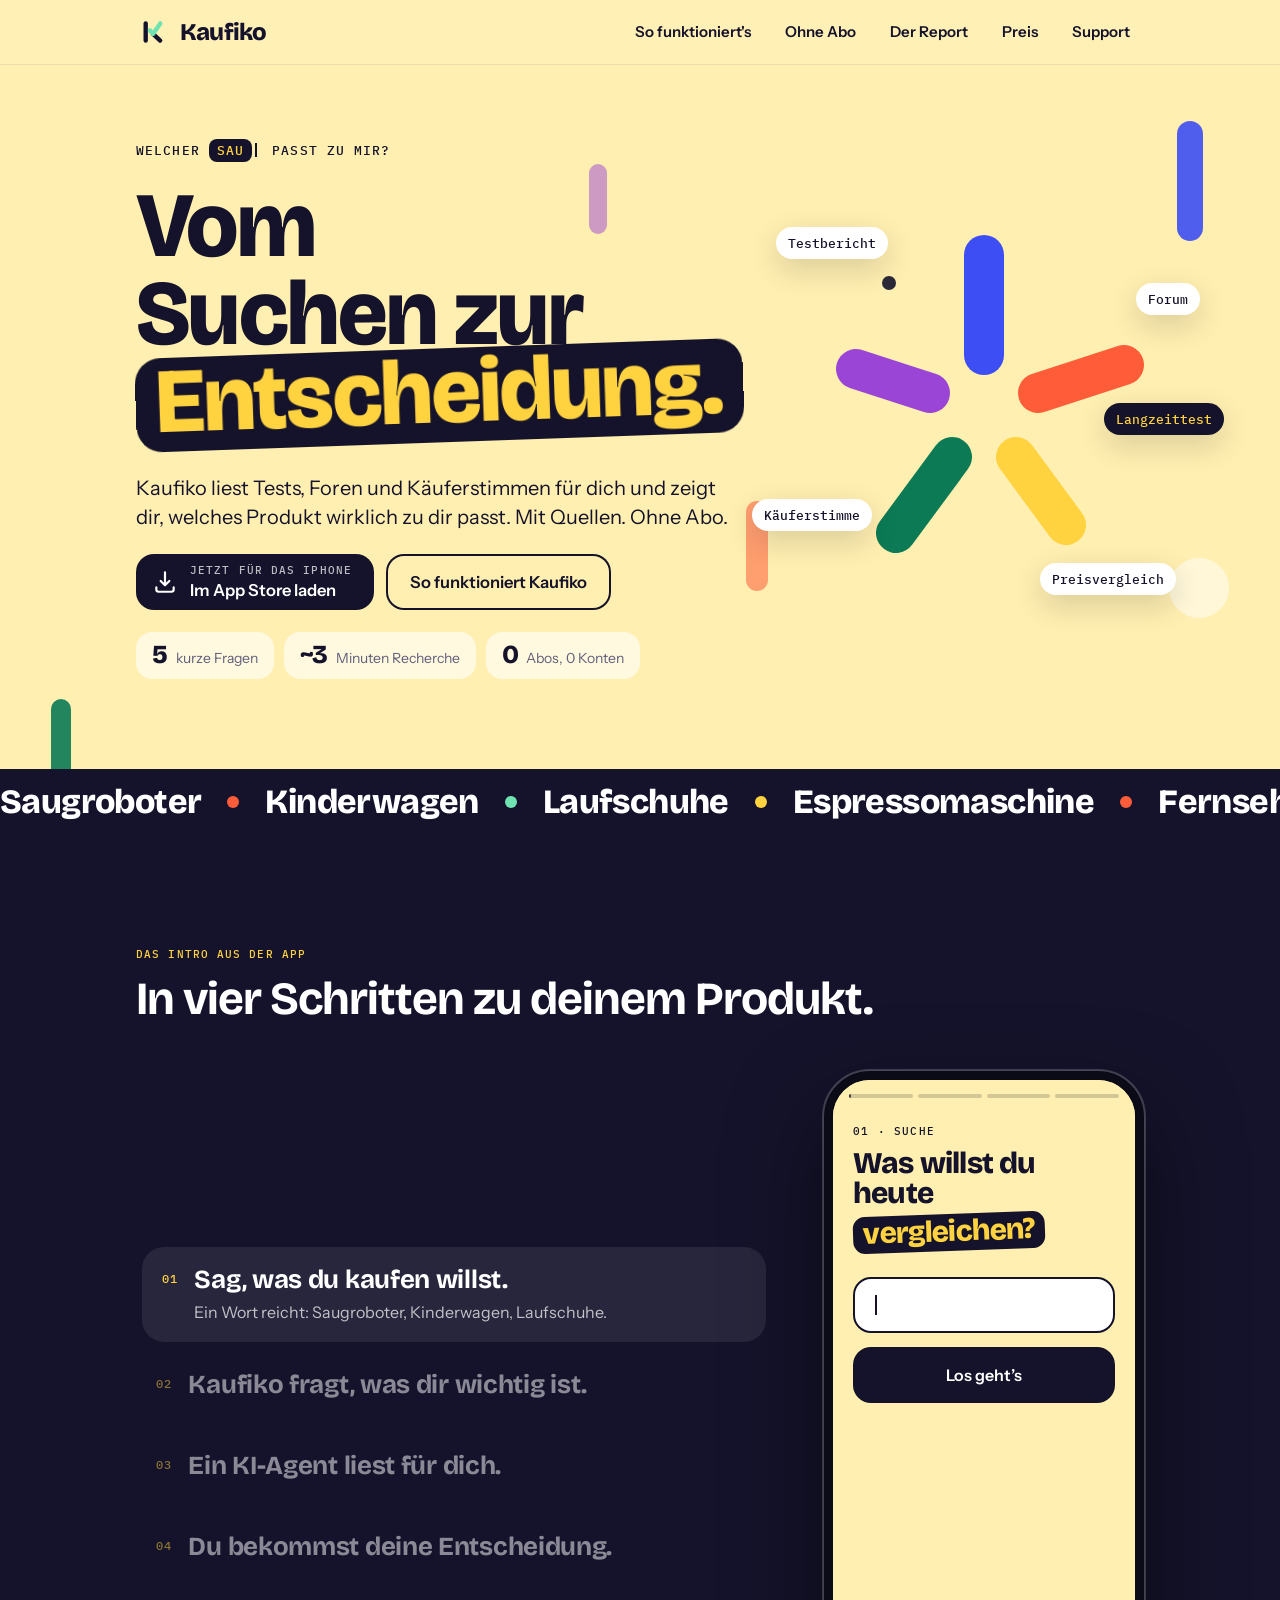
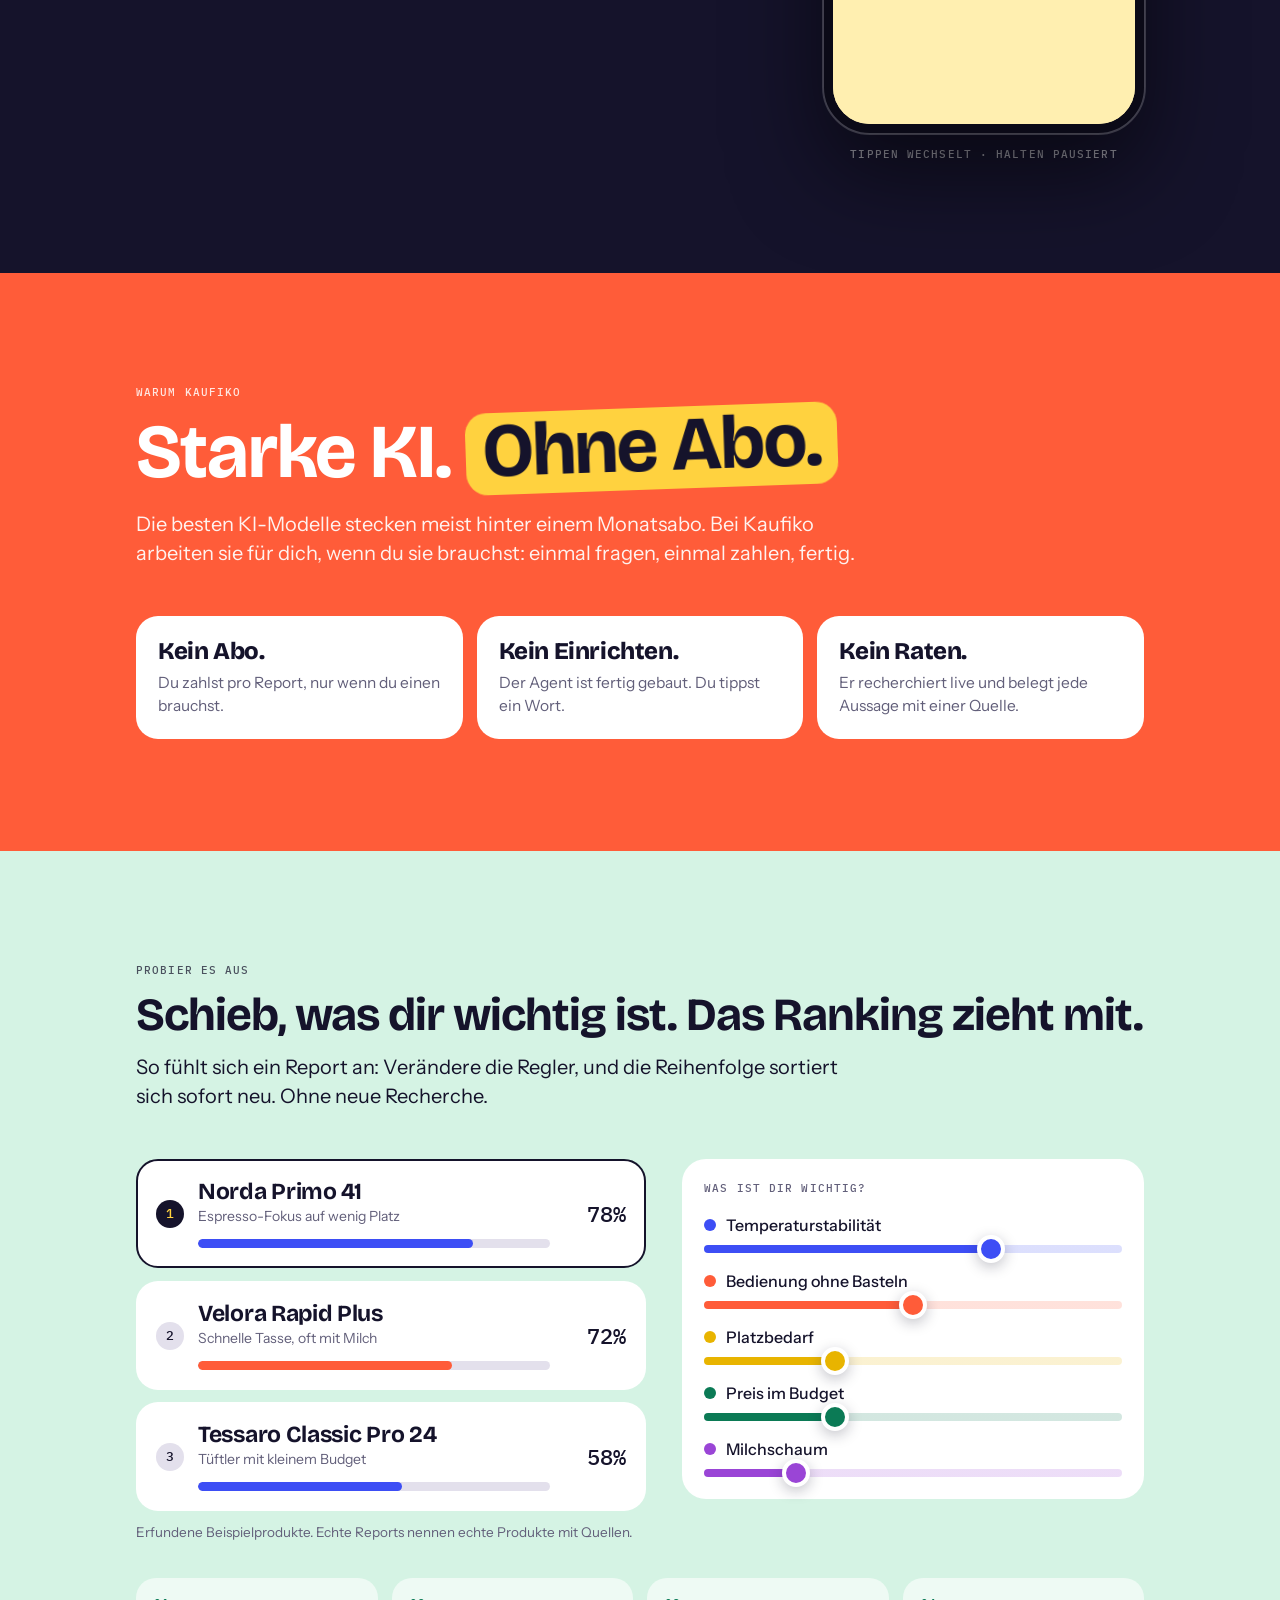
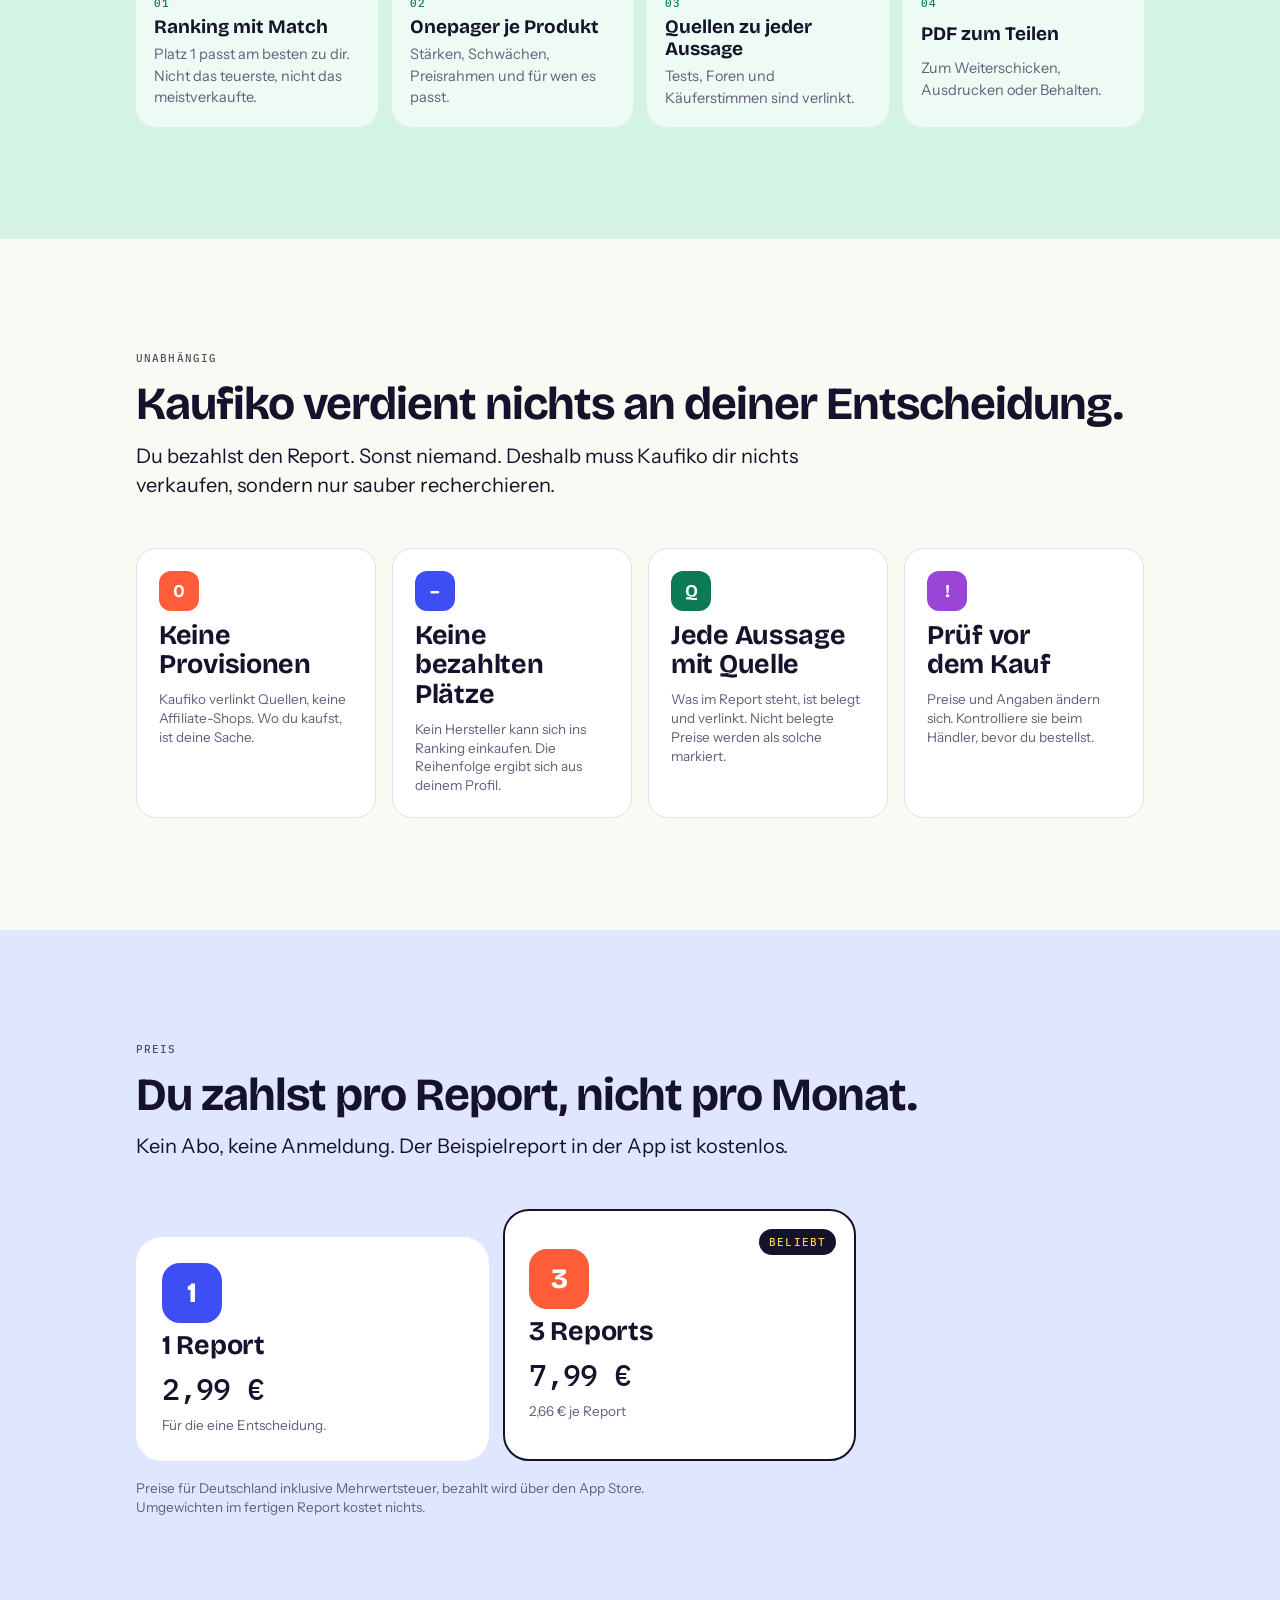
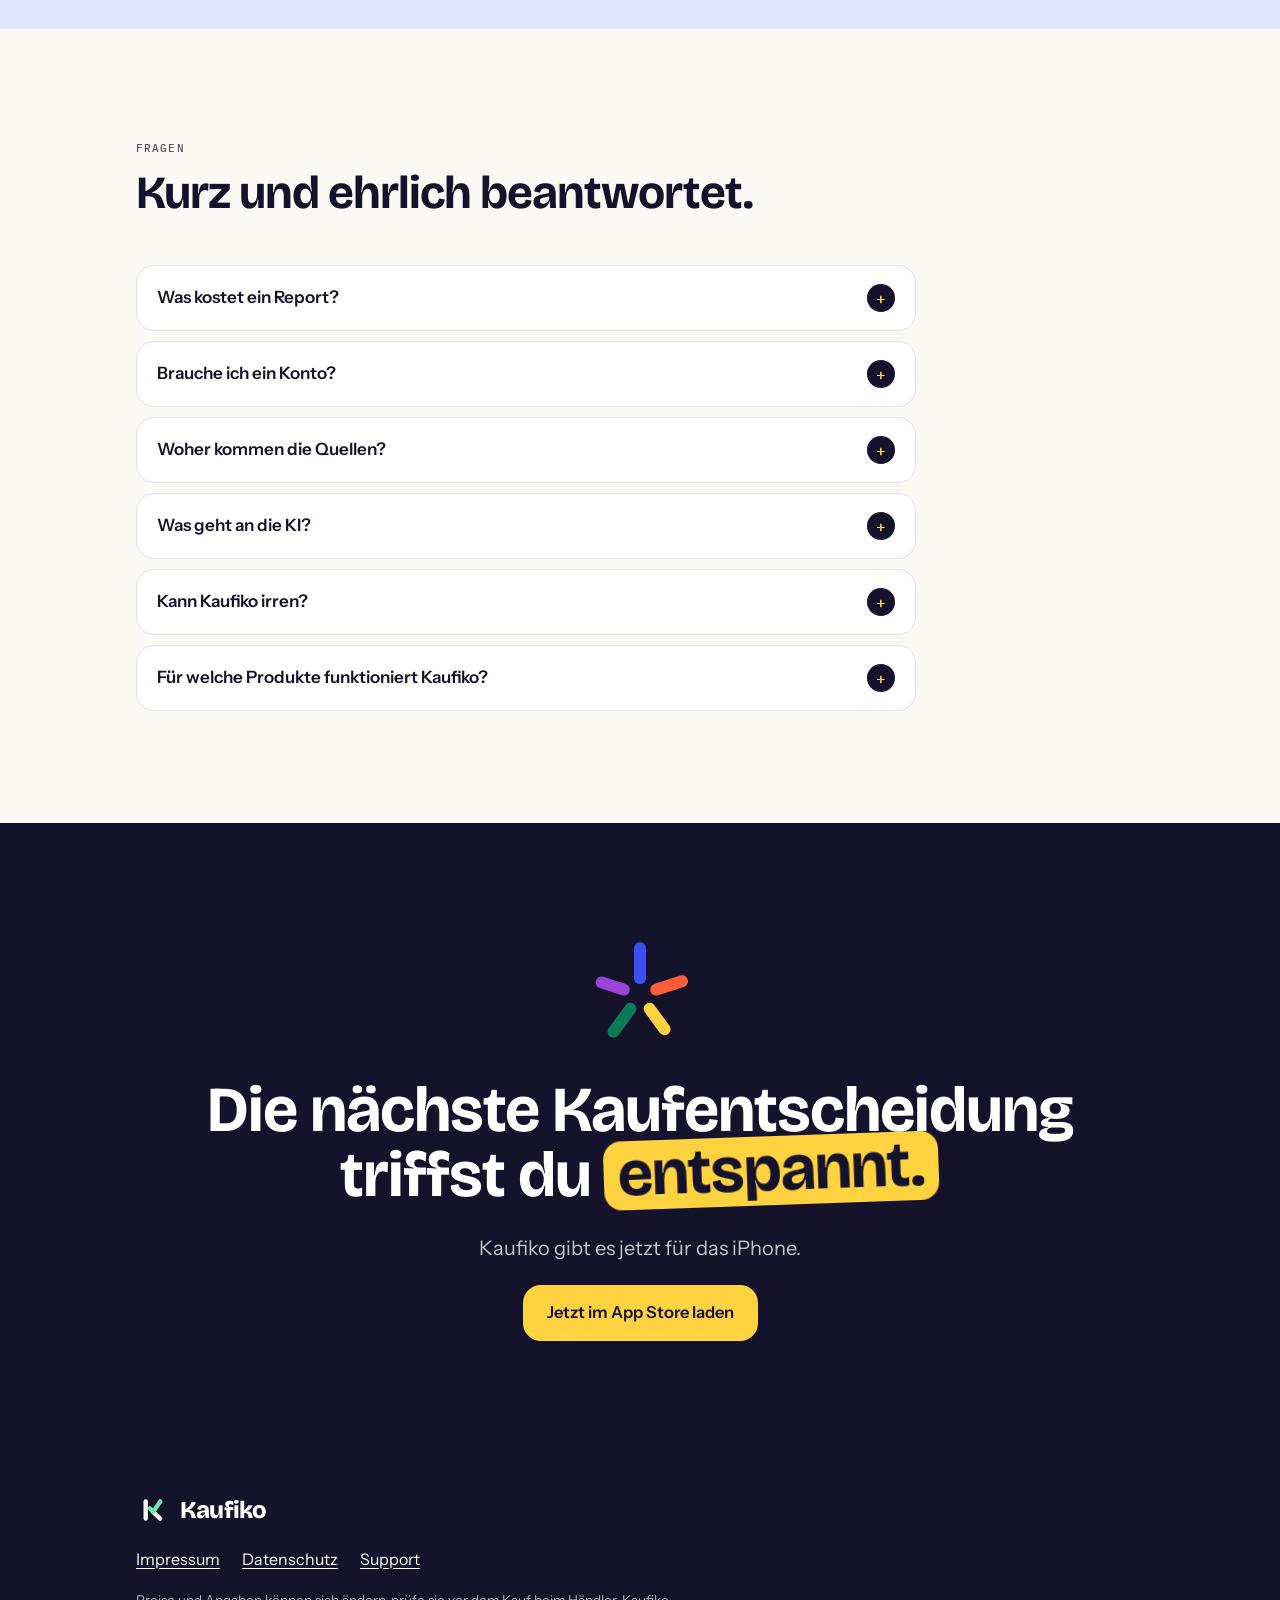
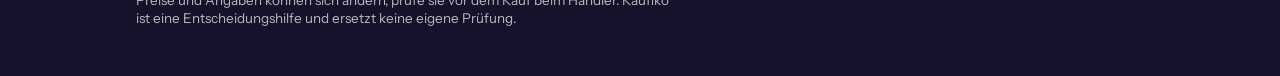
==== commit 861b252c: "App-Store-Link eingebaut, Texte zum Start aktualisiert Kaufiko ist seit 18.11.2026 im App Store. Kno" ====
--- a/index.html
+++ b/index.html
@@ -11,6 +11,7 @@
 <meta property="og:locale" content="de_DE">
 <meta property="og:site_name" content="Kaufiko">
 <meta name="theme-color" content="#FFEFB0">
+<meta name="apple-itunes-app" content="app-id=6834891317">
 <link rel="stylesheet" href="styles.css">
 <link rel="stylesheet" href="home.css">
 </head>
@@ -59,15 +60,15 @@
         <h1 id="hero-title" class="rise" style="--d:1">Vom Suchen zur <span class="pill-word h-pill">Entscheidung.</span></h1>
         <p class="lead rise" style="--d:2">Kaufiko liest Tests, Foren und Käuferstimmen für dich und zeigt dir, welches Produkt wirklich zu dir passt. Mit Quellen. Ohne Abo.</p>
         <div class="store-row rise" style="--d:3">
-          <a class="store" href="#so-funktionierts" aria-label="Im App Store laden, bald verfügbar">
+          <a class="store" href="https://apps.apple.com/de/app/kaufiko-ki-kaufberater/id6834891317" aria-label="Kaufiko im App Store laden">
             <svg viewBox="0 0 24 24" fill="none" stroke="currentColor" stroke-width="2" stroke-linecap="round" stroke-linejoin="round" aria-hidden="true"><path d="M12 3v12m0 0 4-4m-4 4-4-4"/><path d="M4 17v2a2 2 0 0 0 2 2h12a2 2 0 0 0 2-2v-2"/></svg>
-            <span class="store-sub">Bald verfügbar</span>
+            <span class="store-sub">Jetzt für das iPhone</span>
             <span class="store-main">Im App Store laden</span>
           </a>
           <a class="btn ghost h-watch" href="#so-funktionierts">So funktioniert Kaufiko</a>
         </div>
         <ul class="h-facts rise" style="--d:4">
-          <li><b data-count="3">3</b><span>kurze Fragen</span></li>
+          <li><b data-count="5">5</b><span>kurze Fragen</span></li>
           <li><b data-count="3" data-prefix="~">~3</b><span>Minuten Recherche</span></li>
           <li><b data-count="0">0</b><span>Abos, 0 Konten</span></li>
         </ul>
@@ -97,9 +98,9 @@
       <div class="intro-grid">
         <ol class="intro-steps reveal">
           <li class="on" data-go="0"><span class="num">01</span><div><strong>Sag, was du kaufen willst.</strong><p>Ein Wort reicht: Saugroboter, Kinderwagen, Laufschuhe.</p></div></li>
-          <li data-go="1"><span class="num">02</span><div><strong>Kaufiko fragt, was dir wichtig ist.</strong><p>Drei kurze Fragen. Auch in eigenen Worten.</p></div></li>
+          <li data-go="1"><span class="num">02</span><div><strong>Kaufiko fragt, was dir wichtig ist.</strong><p>Fünf kurze Fragen, passend zum Produkt. Auch in eigenen Worten.</p></div></li>
           <li data-go="2"><span class="num">03</span><div><strong>Ein KI-Agent liest für dich.</strong><p>Tests, Foren, Preisvergleiche und Käuferstimmen. Zu jeder Aussage eine Quelle.</p></div></li>
-          <li data-go="3"><span class="num">04</span><div><strong>Du bekommst deine Entscheidung.</strong><p>Ein Ranking mit Match in Prozent, das zu deinen Antworten passt.</p></div></li>
+          <li data-go="3"><span class="num">04</span><div><strong>Du bekommst deine Entscheidung.</strong><p>Ein Ranking mit Match in Prozent und eine Zusammenfassung, die erklärt, warum es zu dir passt.</p></div></li>
         </ol>
         <div class="phone reveal" id="player" role="group" aria-label="Animiertes Intro: Suche, Fragen, Recherche, Report. Tippen wechselt, Halten pausiert.">
           <div class="phone-screen">
@@ -264,8 +265,8 @@
     <div class="wrap">
       <svg class="burst" viewBox="0 0 200 200" aria-hidden="true"><g stroke-linecap="round" fill="none"><line class="r r1" x1="100" y1="72" x2="100" y2="22" stroke="#3D4EF5" stroke-width="20"/><line class="r r2" x1="127" y1="91" x2="170" y2="77" stroke="#FF5C39" stroke-width="20"/><line class="r r3" x1="116" y1="123" x2="141" y2="157" stroke="#FFD23F" stroke-width="20"/><line class="r r4" x1="84" y1="123" x2="56" y2="161" stroke="#0B7A55" stroke-width="20"/><line class="r r5" x1="73" y1="91" x2="36" y2="79" stroke="#9A45D6" stroke-width="20"/></g></svg>
       <h2 id="end-title" class="reveal">Die nächste Kaufentscheidung triffst du <span class="pill-word h-pill sun">entspannt.</span></h2>
-      <p class="lead reveal">Kaufiko erscheint zuerst für das iPhone.</p>
-      <a class="btn sunbtn reveal" href="mailto:service@kaufiko.de?subject=Kaufiko%3A%20Bescheid%20zum%20Start">Sag mir Bescheid zum Start</a>
+      <p class="lead reveal">Kaufiko gibt es jetzt für das iPhone.</p>
+      <a class="btn sunbtn reveal" href="https://apps.apple.com/de/app/kaufiko-ki-kaufberater/id6834891317">Jetzt im App Store laden</a>
     </div>
   </section>
 
